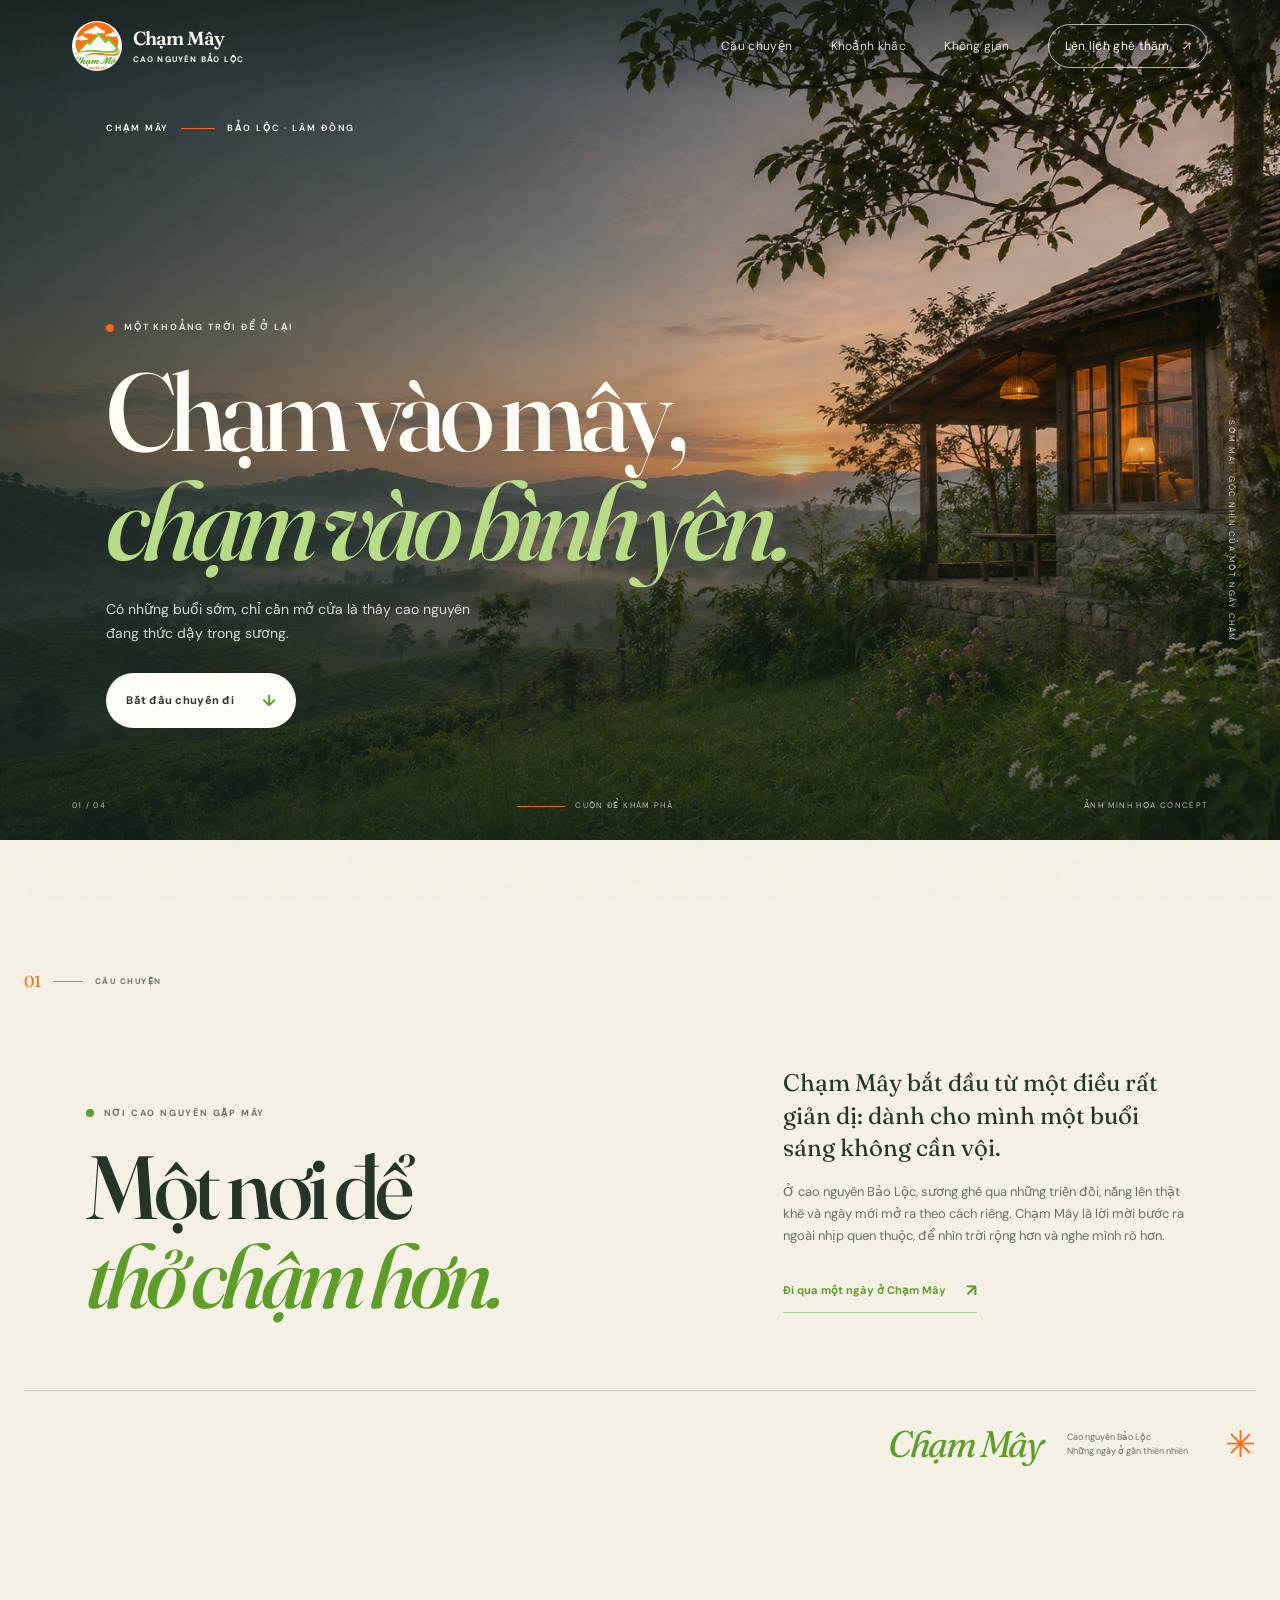
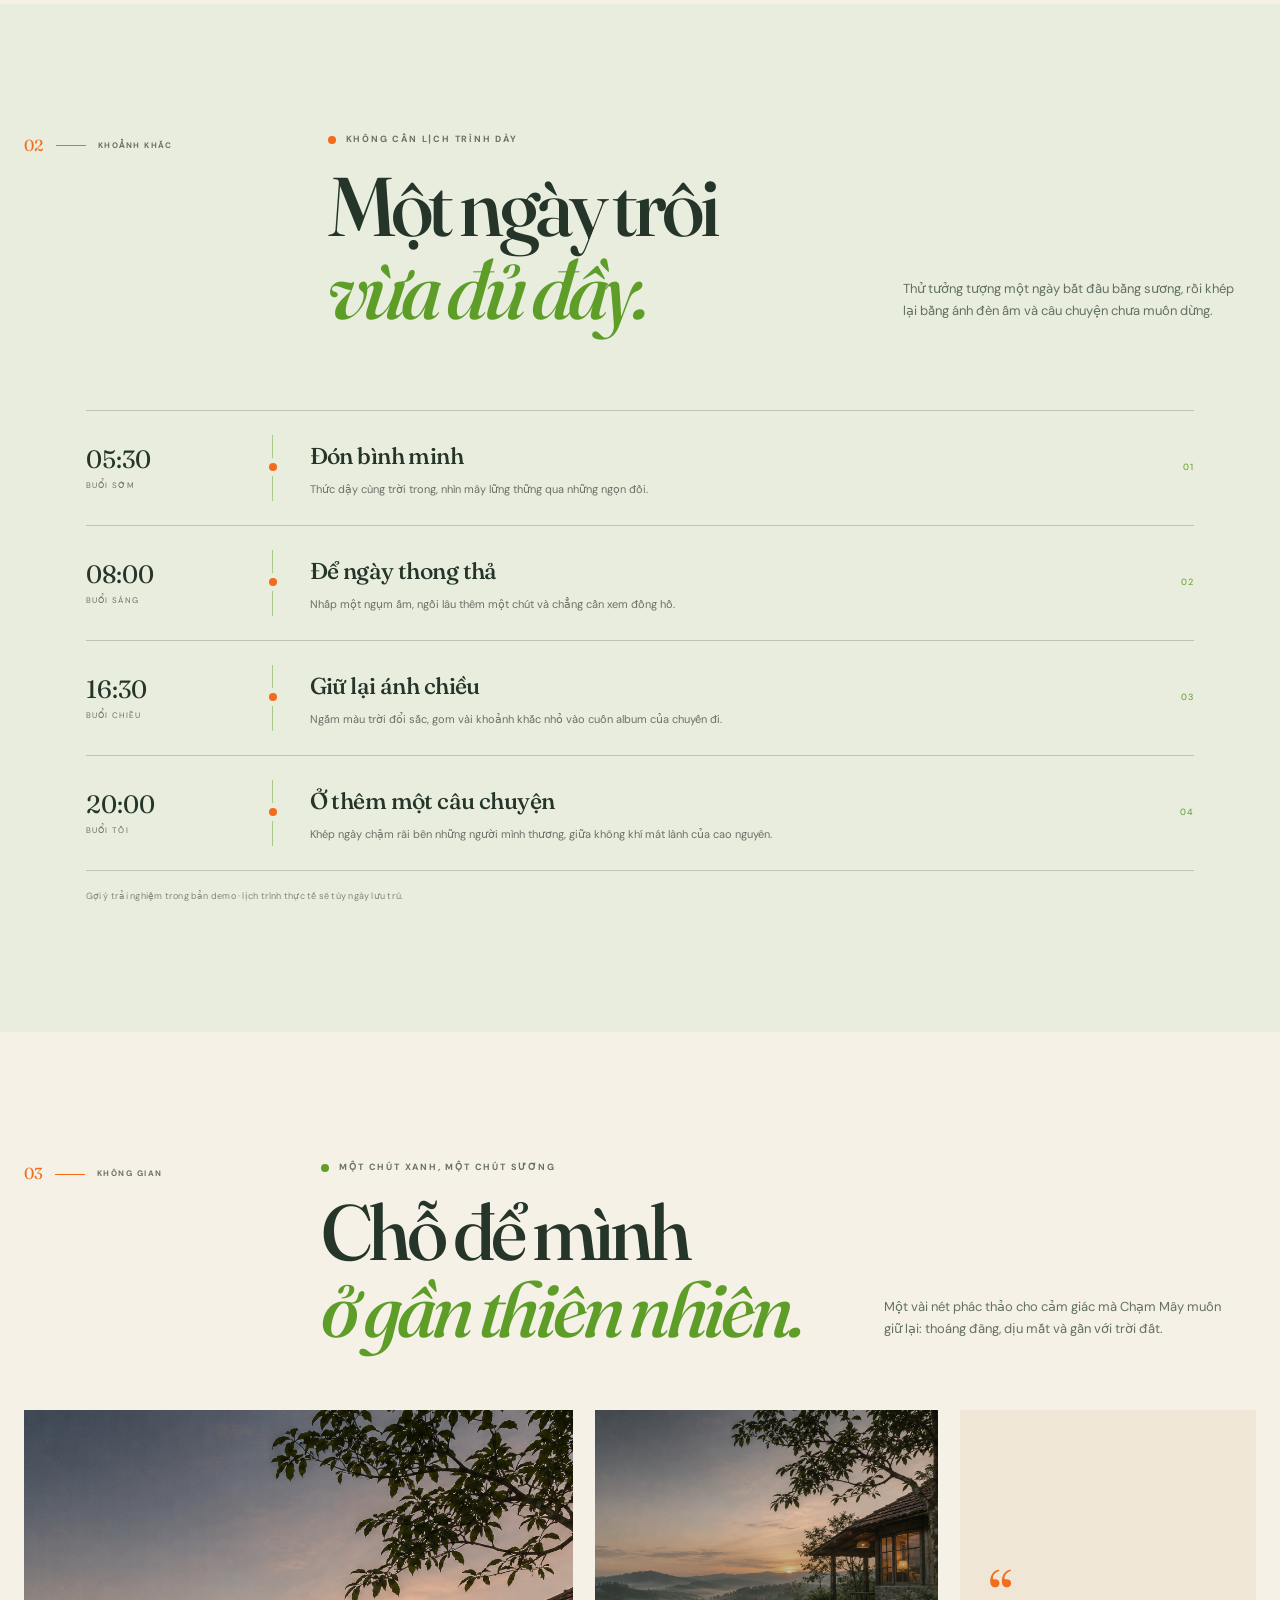
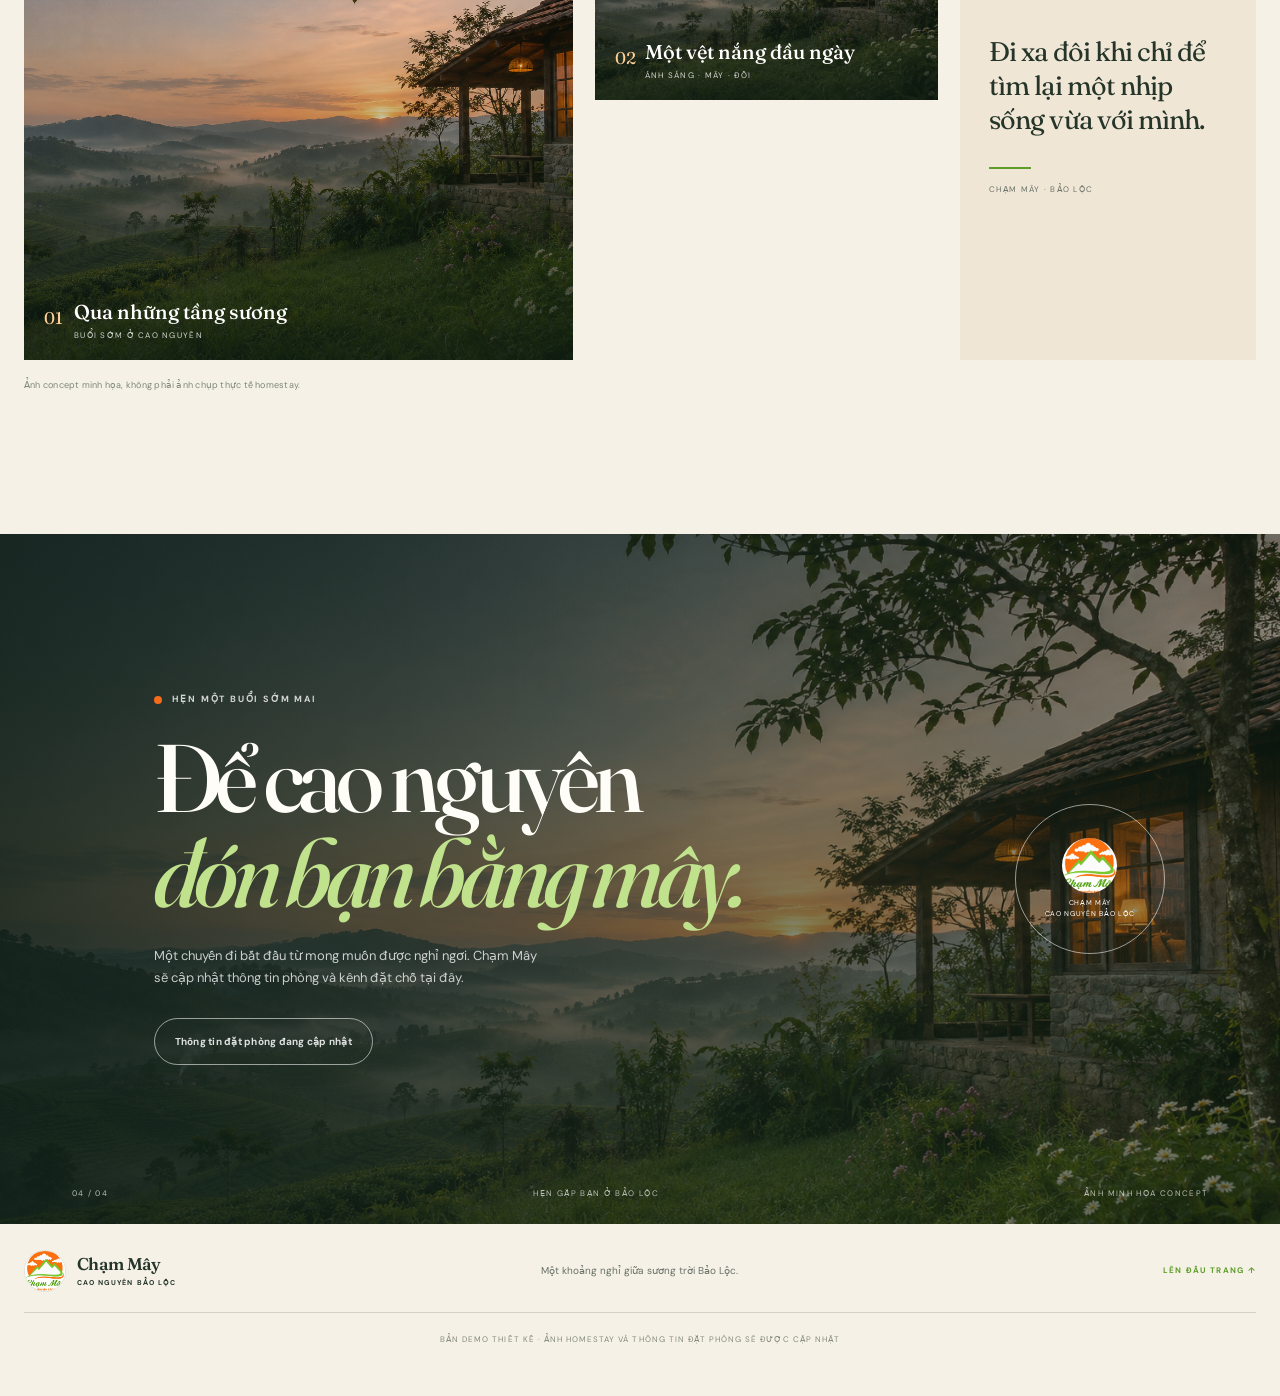
==== index.html @ fd54aff6 "Add files via upload" ====
<!doctype html>
<html lang="vi">
<head>
  <meta charset="utf-8">
  <meta name="viewport" content="width=device-width, initial-scale=1, viewport-fit=cover">
  <meta name="theme-color" content="#f5f1e6">
  <meta name="description" content="Chạm Mây — một khoảng nghỉ trên cao nguyên Bảo Lộc, nơi bình minh mở ra giữa những tầng mây.">
  <title>Chạm Mây — Cao nguyên Bảo Lộc</title>
  <link rel="preconnect" href="https://fonts.googleapis.com">
  <link rel="preconnect" href="https://fonts.gstatic.com" crossorigin>
  <link href="https://fonts.googleapis.com/css2?family=DM+Sans:wght@400;500;600;700&family=Fraunces:opsz,wght@9..144,500;9..144,600;9..144,700&display=swap" rel="stylesheet">
  <link rel="stylesheet" href="styles.css">
  <script src="script.js" defer></script>
</head>
<body>
  <div class="paper-grain" aria-hidden="true"></div>
  <header class="header" id="top">
    <a class="brand" href="#top" aria-label="Chạm Mây, trang chủ">
      <img src="assets/cham-may-logo.jpg" alt="Logo Chạm Mây — Cao nguyên Bảo Lộc">
      <span class="brand-label"><b>Chạm Mây</b><small>CAO NGUYÊN BẢO LỘC</small></span>
    </a>
    <button class="menu-toggle" type="button" aria-label="Mở menu" aria-expanded="false" aria-controls="navigation"><span></span><span></span></button>
    <nav class="navigation" id="navigation" aria-label="Điều hướng chính">
      <a href="#story">Câu chuyện</a>
      <a href="#moments">Khoảnh khắc</a>
      <a href="#gallery">Không gian</a>
      <a class="nav-cta" href="#booking">Lên lịch ghé thăm <span aria-hidden="true">↗</span></a>
    </nav>
  </header>

  <main>
    <section class="hero" aria-labelledby="hero-title">
      <img class="hero-image" src="assets/bao-loc-dawn-concept.png" alt="Ảnh concept bình minh và mây trôi qua những đồi xanh ở Bảo Lộc">
      <div class="hero-shade"></div>
      <div class="hero-topline"><span>CHẠM MÂY</span><i></i><span>BẢO LỘC · LÂM ĐỒNG</span></div>
      <div class="hero-copy reveal">
        <p class="eyebrow light"><span class="sun-dot"></span> MỘT KHOẢNG TRỜI ĐỂ Ở LẠI</p>
        <h1 id="hero-title">Chạm vào mây,<br><em>chạm vào bình yên.</em></h1>
        <p class="hero-desc">Có những buổi sớm, chỉ cần mở cửa là thấy cao nguyên đang thức dậy trong sương.</p>
        <a class="button button-light" href="#story">Bắt đầu chuyến đi <span aria-hidden="true">↓</span></a>
      </div>
      <div class="hero-side-note">SỚM MAI · GÓC NHÌN CỦA MỘT NGÀY CHẬM</div>
      <div class="hero-bottom"><span>01 / 04</span><span class="scroll-mark"><i></i> CUỘN ĐỂ KHÁM PHÁ</span><span>ẢNH MINH HỌA CONCEPT</span></div>
    </section>

    <section class="intro section-pad" id="story">
      <div class="section-index reveal"><span>01</span><i></i><small>CÂU CHUYỆN</small></div>
      <div class="intro-grid">
        <div class="intro-head reveal">
          <p class="eyebrow"><span class="green-dot"></span> NƠI CAO NGUYÊN GẶP MÂY</p>
          <h2>Một nơi để<br><em>thở chậm hơn.</em></h2>
        </div>
        <div class="intro-body reveal">
          <p class="lead">Chạm Mây bắt đầu từ một điều rất giản dị: dành cho mình một buổi sáng không cần vội.</p>
          <p>Ở cao nguyên Bảo Lộc, sương ghé qua những triền đồi, nắng lên thật khẽ và ngày mới mở ra theo cách riêng. Chạm Mây là lời mời bước ra ngoài nhịp quen thuộc, để nhìn trời rộng hơn và nghe mình rõ hơn.</p>
          <a class="text-link" href="#moments">Đi qua một ngày ở Chạm Mây <span aria-hidden="true">↗</span></a>
        </div>
      </div>
      <div class="signature-row reveal"><span class="signature">Chạm Mây</span><span class="signature-caption">Cao nguyên Bảo Lộc<br>Những ngày ở gần thiên nhiên</span><span class="sun-mark" aria-hidden="true">✳</span></div>
    </section>

    <section class="moments section-pad" id="moments">
      <div class="moments-heading">
        <div class="section-index reveal"><span>02</span><i></i><small>KHOẢNH KHẮC</small></div>
        <div class="moments-title reveal"><p class="eyebrow"><span class="orange-dot"></span> KHÔNG CẦN LỊCH TRÌNH DÀY</p><h2>Một ngày trôi<br><em>vừa đủ đầy.</em></h2></div>
        <p class="moments-intro reveal">Thử tưởng tượng một ngày bắt đầu bằng sương, rồi khép lại bằng ánh đèn ấm và câu chuyện chưa muốn dừng.</p>
      </div>
      <div class="timeline">
        <article class="moment reveal"><div class="moment-time">05:30 <span>BUỔI SỚM</span></div><div class="moment-line"><i></i></div><div class="moment-copy"><h3>Đón bình minh</h3><p>Thức dậy cùng trời trong, nhìn mây lững thững qua những ngọn đồi.</p></div><div class="moment-number">01</div></article>
        <article class="moment reveal"><div class="moment-time">08:00 <span>BUỔI SÁNG</span></div><div class="moment-line"><i></i></div><div class="moment-copy"><h3>Để ngày thong thả</h3><p>Nhấp một ngụm ấm, ngồi lâu thêm một chút và chẳng cần xem đồng hồ.</p></div><div class="moment-number">02</div></article>
        <article class="moment reveal"><div class="moment-time">16:30 <span>BUỔI CHIỀU</span></div><div class="moment-line"><i></i></div><div class="moment-copy"><h3>Giữ lại ánh chiều</h3><p>Ngắm màu trời đổi sắc, gom vài khoảnh khắc nhỏ vào cuốn album của chuyến đi.</p></div><div class="moment-number">03</div></article>
        <article class="moment reveal"><div class="moment-time">20:00 <span>BUỔI TỐI</span></div><div class="moment-line"><i></i></div><div class="moment-copy"><h3>Ở thêm một câu chuyện</h3><p>Khép ngày chậm rãi bên những người mình thương, giữa không khí mát lành của cao nguyên.</p></div><div class="moment-number">04</div></article>
      </div>
      <p class="demo-note">Gợi ý trải nghiệm trong bản demo · lịch trình thực tế sẽ tùy ngày lưu trú.</p>
    </section>

    <section class="gallery section-pad" id="gallery">
      <div class="gallery-head">
        <div class="section-index reveal"><span>03</span><i></i><small>KHÔNG GIAN</small></div>
        <div class="gallery-title reveal"><p class="eyebrow"><span class="green-dot"></span> MỘT CHÚT XANH, MỘT CHÚT SƯƠNG</p><h2>Chỗ để mình<br><em>ở gần thiên nhiên.</em></h2></div>
        <p class="gallery-lead reveal">Một vài nét phác thảo cho cảm giác mà Chạm Mây muốn giữ lại: thoáng đãng, dịu mắt và gần với trời đất.</p>
      </div>
      <div class="gallery-grid">
        <figure class="gallery-card gallery-card-large reveal"><img src="assets/bao-loc-dawn-concept.png" alt="Ảnh concept những lớp đồi xanh trong sương sớm" loading="lazy"><figcaption><span>01</span><b>Qua những tầng sương</b><small>BUỔI SỚM Ở CAO NGUYÊN</small></figcaption></figure>
        <figure class="gallery-card gallery-card-small reveal"><img src="assets/bao-loc-dawn-concept.png" alt="Ảnh concept ánh bình minh trên đồi" loading="lazy"><figcaption><span>02</span><b>Một vệt nắng đầu ngày</b><small>ÁNH SÁNG · MÂY · ĐỒI</small></figcaption></figure>
        <div class="gallery-aside reveal"><span class="quote-mark">“</span><p>Đi xa đôi khi chỉ để tìm lại một nhịp sống vừa với mình.</p><span class="quote-line"></span><small>CHẠM MÂY · BẢO LỘC</small></div>
      </div>
      <p class="demo-note">Ảnh concept minh họa, không phải ảnh chụp thực tế homestay.</p>
    </section>

    <section class="booking" id="booking">
      <div class="booking-bg" aria-hidden="true"></div>
      <div class="booking-content reveal">
        <p class="eyebrow light"><span class="sun-dot"></span> HẸN MỘT BUỔI SỚM MAI</p>
        <h2>Để cao nguyên<br><em>đón bạn bằng mây.</em></h2>
        <p>Một chuyến đi bắt đầu từ mong muốn được nghỉ ngơi. Chạm Mây sẽ cập nhật thông tin phòng và kênh đặt chỗ tại đây.</p>
        <span class="button button-outline" aria-disabled="true">Thông tin đặt phòng đang cập nhật</span>
      </div>
      <div class="booking-stamp"><img src="assets/cham-may-logo.jpg" alt=""><span>CHẠM MÂY<br>CAO NGUYÊN BẢO LỘC</span></div>
      <div class="booking-foot"><span>04 / 04</span><span>HẸN GẶP BẠN Ở BẢO LỘC</span><span>ẢNH MINH HỌA CONCEPT</span></div>
    </section>
  </main>

  <footer class="footer">
    <a class="brand footer-brand" href="#top"><img src="assets/cham-may-logo.jpg" alt="Logo Chạm Mây"><span class="brand-label"><b>Chạm Mây</b><small>CAO NGUYÊN BẢO LỘC</small></span></a>
    <p>Một khoảng nghỉ giữa sương trời Bảo Lộc.</p>
    <a href="#top" class="back-top">LÊN ĐẦU TRANG ↑</a>
    <small class="footer-demo">BẢN DEMO THIẾT KẾ · ẢNH HOMESTAY VÀ THÔNG TIN ĐẶT PHÒNG SẼ ĐƯỢC CẬP NHẬT</small>
  </footer>
</body>
</html>
---- styles.css ----
:root{--paper:#f5f1e6;--paper2:#e9e4d6;--ink:#25352a;--muted:#697168;--green:#5d9d28;--green2:#81bf39;--orange:#f36b1b;--white:#fffdf7;--display:"Fraunces",Georgia,serif;--body:"DM Sans",Arial,sans-serif;--max:1240px}*{box-sizing:border-box}html{scroll-behavior:smooth;scroll-padding-top:90px}body{margin:0;background:var(--paper);color:var(--ink);font-family:var(--body);font-size:15px;line-height:1.7;-webkit-font-smoothing:antialiased}.paper-grain{position:fixed;inset:0;pointer-events:none;z-index:10;opacity:.11;background-image:url("data:image/svg+xml,%3Csvg viewBox='0 0 180 180' xmlns='http://www.w3.org/2000/svg'%3E%3Cfilter id='n'%3E%3CfeTurbulence type='fractalNoise' baseFrequency='.83' numOctaves='3' stitchTiles='stitch'/%3E%3C/filter%3E%3Crect width='100%25' height='100%25' filter='url(%23n)' opacity='.22'/%3E%3C/svg%3E")}.header{height:92px;padding:0 clamp(22px,5.6vw,88px);display:flex;align-items:center;justify-content:space-between;position:absolute;z-index:20;inset:0 0 auto;background:linear-gradient(180deg,rgba(15,27,21,.48),transparent)}.brand{display:flex;align-items:center;gap:11px;text-decoration:none;color:var(--white)}.brand img{height:50px;width:50px;object-fit:cover;object-position:center;border-radius:50%;background:var(--white);border:1px solid rgba(255,255,255,.7)}.brand-label{display:grid;line-height:1.15}.brand-label b{font-family:var(--display);font-size:19px;font-weight:600;letter-spacing:-.04em}.brand-label small{font-size:8px;font-weight:700;letter-spacing:.15em;margin-top:5px}.navigation{display:flex;align-items:center;gap:clamp(20px,3vw,46px)}.navigation a{color:#fffdf7;text-decoration:none;font-size:12px;letter-spacing:.025em}.navigation a:not(.nav-cta){opacity:.83}.navigation a:hover{opacity:1}.nav-cta{border:1px solid rgba(255,255,255,.66);border-radius:99px;padding:11px 16px}.nav-cta span{padding-left:10px;color:#ffb276}.menu-toggle{display:none}.hero{position:relative;min-height:min(840px,100svh);height:820px;max-height:1000px;overflow:hidden;display:flex;align-items:flex-end;padding:0 clamp(24px,8.3vw,132px) 112px;color:#fffdf7;background:#304332}.hero-image,.hero-shade{position:absolute;inset:0;width:100%;height:100%}.hero-image{object-fit:cover;object-position:center 48%;transform:scale(1.035);animation:hero-drift 24s ease-in-out infinite alternate}.hero-shade{background:linear-gradient(90deg,rgba(18,33,26,.64) 0%,rgba(18,33,26,.30) 42%,rgba(18,33,26,.03) 78%),linear-gradient(0deg,rgba(19,31,24,.58),transparent 54%)}.hero-topline{position:absolute;top:121px;left:clamp(24px,8.3vw,132px);display:flex;align-items:center;gap:12px;font-size:9px;font-weight:600;letter-spacing:.21em}.hero-topline i{height:1px;width:34px;background:var(--orange)}.hero-copy{position:relative;max-width:750px}.eyebrow{display:flex;align-items:center;gap:10px;font-size:9px;font-weight:700;letter-spacing:.2em;color:var(--muted);margin:0 0 22px}.eyebrow.light{color:rgba(255,255,255,.8)}.sun-dot,.green-dot,.orange-dot{width:8px;height:8px;border-radius:50%;background:var(--orange);display:inline-block}.green-dot{background:var(--green)}.hero h1,.intro h2,.moments h2,.gallery h2,.booking h2{font-family:var(--display);font-weight:500;letter-spacing:-.055em;line-height:.99;margin:0}.hero h1{font-size:clamp(60px,8.6vw,122px);max-width:900px}.hero h1 em,.intro h2 em,.moments h2 em,.gallery h2 em,.booking h2 em{font-weight:500;color:#b8dc86}.hero-desc{max-width:380px;color:rgba(255,255,255,.82);margin:23px 0 27px;font-size:14px}.button{display:inline-flex;align-items:center;gap:28px;text-decoration:none;border-radius:99px;padding:14px 20px;font-size:11px;font-weight:700;letter-spacing:.025em}.button-light{background:var(--white);color:var(--ink)}.button-light span{font-size:16px;color:var(--green)}.hero-side-note{position:absolute;right:42px;top:50%;writing-mode:vertical-rl;letter-spacing:.19em;font-size:8px;color:rgba(255,255,255,.76)}.hero-bottom,.booking-foot{position:absolute;left:clamp(24px,5.6vw,88px);right:clamp(24px,5.6vw,88px);bottom:27px;display:flex;justify-content:space-between;align-items:center;font-size:8px;letter-spacing:.17em;color:rgba(255,255,255,.68)}.scroll-mark{display:flex;align-items:center;gap:10px}.scroll-mark i{height:1px;width:48px;background:var(--orange)}.section-pad{padding:128px max(24px,calc((100vw - var(--max))/2))}.intro{position:relative}.section-index{display:flex;align-items:center;gap:12px;font-size:9px;letter-spacing:.17em;color:var(--muted)}.section-index span{font-family:var(--display);font-size:16px;color:var(--orange);letter-spacing:0}.section-index i{width:30px;height:1px;background:var(--orange)}.section-index small{font-size:8px;font-weight:700;letter-spacing:.18em}.intro-grid{display:grid;grid-template-columns:1.05fr .75fr;gap:11%;align-items:end;margin:72px 5% 0}.intro h2,.moments h2,.gallery h2{font-size:clamp(52px,7vw,92px)}.intro h2 em,.gallery h2 em{color:var(--green)}.intro-body{max-width:440px;padding-bottom:7px}.lead{font-family:var(--display);font-size:24px;line-height:1.36;margin:0 0 16px}.intro-body>p:not(.lead){font-size:13px;color:var(--muted);max-width:410px}.text-link{display:inline-flex;align-items:center;gap:20px;margin-top:16px;color:var(--green);font-size:11px;font-weight:700;text-decoration:none;border-bottom:1px solid rgba(93,157,40,.45);padding-bottom:7px}.text-link span{font-size:17px}.signature-row{display:flex;justify-content:flex-end;align-items:center;gap:25px;margin-top:70px;padding-top:22px;border-top:1px solid rgba(37,53,42,.18)}.signature{font-family:var(--display);font-size:37px;font-style:italic;color:var(--green);letter-spacing:-.06em}.signature-caption{font-size:9px;line-height:1.55;color:var(--muted)}.sun-mark{font-size:37px;color:var(--orange);margin-left:12px}.moments{background:#e8eddd}.moments-heading,.gallery-head{display:grid;grid-template-columns:.5fr 1fr .65fr;gap:32px;align-items:end}.moments-heading .section-index,.gallery-head .section-index{align-self:start}.moments h2{font-size:clamp(52px,6.5vw,84px)}.moments h2 em{color:var(--green)}.moments-intro,.gallery-lead{font-size:13px;color:#637065;max-width:340px;margin:0 0 8px}.moments-title .eyebrow,.gallery-title .eyebrow{margin-bottom:18px}.timeline{margin:80px 5% 0;border-top:1px solid rgba(37,53,42,.22)}.moment{display:grid;grid-template-columns:150px 22px 1fr 50px;gap:26px;align-items:center;padding:24px 0;border-bottom:1px solid rgba(37,53,42,.22)}.moment-time{font-family:var(--display);font-size:25px;line-height:1}.moment-time span{display:block;font-family:var(--body);font-size:8px;letter-spacing:.16em;color:var(--muted);margin-top:9px}.moment-line{display:flex;justify-content:center;height:66px;position:relative}.moment-line:before{content:"";position:absolute;top:0;bottom:0;width:1px;background:rgba(93,157,40,.45)}.moment-line i{position:relative;z-index:1;width:8px;height:8px;margin-top:28px;border-radius:50%;background:var(--orange);box-shadow:0 0 0 5px #e8eddd}.moment-copy h3{font-family:var(--display);font-size:23px;font-weight:500;letter-spacing:-.025em;margin:0 0 4px}.moment-copy p{font-size:11px;color:var(--muted);margin:0;max-width:570px}.moment-number{font-size:9px;color:var(--green);text-align:right;letter-spacing:.13em}.demo-note{font-size:9px;color:#7e8878;margin:18px 5% 0;letter-spacing:.025em}.gallery{padding-bottom:140px}.gallery-head{grid-template-columns:.5fr 1fr .7fr;margin-bottom:62px}.gallery h2{font-size:clamp(48px,6.1vw,80px)}.gallery-grid{display:grid;grid-template-columns:1.15fr .72fr .62fr;grid-template-rows:290px 240px;gap:20px 22px}.gallery-card{margin:0;position:relative;overflow:hidden;background:#cad4b7}.gallery-card-large{grid-row:1/3}.gallery-card img{width:100%;height:100%;object-fit:cover;transition:transform .8s cubic-bezier(.2,.65,.3,1)}.gallery-card-large img{object-position:55% center}.gallery-card-small img{object-position:80% 40%;filter:saturate(.78) sepia(.12)}.gallery-card:hover img{transform:scale(1.045)}.gallery-card:after{content:"";position:absolute;inset:35% 0 0;background:linear-gradient(transparent,rgba(15,30,20,.74))}.gallery-card figcaption{position:absolute;z-index:1;left:20px;right:20px;bottom:18px;color:#fff;display:grid;grid-template-columns:30px 1fr;align-items:center}.gallery-card figcaption span{grid-row:span 2;font-family:var(--display);font-size:17px;color:#ffd09a}.gallery-card figcaption b{font-family:var(--display);font-size:20px;font-weight:500}.gallery-card figcaption small{font-size:8px;letter-spacing:.16em;opacity:.8}.gallery-aside{background:#f0e6d5;grid-column:3;grid-row:1/3;padding:32px 29px;display:flex;flex-direction:column;justify-content:center}.quote-mark{font-family:var(--display);font-size:67px;color:var(--orange);line-height:.7}.gallery-aside p{font-family:var(--display);font-size:27px;line-height:1.25;letter-spacing:-.035em;margin:14px 0 30px}.quote-line{width:42px;height:2px;background:var(--green);margin-bottom:14px}.gallery-aside small{font-size:8px;letter-spacing:.16em;color:var(--muted)}.gallery>.demo-note{margin-left:0}.booking{position:relative;min-height:690px;overflow:hidden;background:#243c30;color:var(--white);display:flex;align-items:center;padding:90px clamp(24px,12vw,190px)}.booking-bg{position:absolute;inset:0;background:linear-gradient(90deg,rgba(14,31,23,.83),rgba(22,41,29,.55) 61%,rgba(22,41,29,.38)),url("assets/bao-loc-dawn-concept.png") center 48%/cover;transform:scale(1.02)}.booking-content{position:relative;max-width:720px}.booking h2{font-size:clamp(55px,7.5vw,100px)}.booking h2 em{color:#c1e28d}.booking-content>p:not(.eyebrow){max-width:390px;color:rgba(255,255,255,.76);font-size:13px;margin:25px 0 29px}.button-outline{border:1px solid rgba(255,255,255,.56);color:rgba(255,255,255,.86);font-size:10px;cursor:default}.booking-stamp{position:absolute;right:clamp(28px,9vw,140px);top:50%;transform:translateY(-50%);width:150px;height:150px;border:1px solid rgba(255,255,255,.55);border-radius:50%;display:flex;flex-direction:column;align-items:center;justify-content:center;gap:5px;text-align:center;color:white}.booking-stamp img{width:55px;height:55px;object-fit:cover;object-position:center;border-radius:50%}.booking-stamp span{font-size:7px;line-height:1.45;letter-spacing:.1em}.booking-foot{bottom:23px}.footer{position:relative;display:grid;grid-template-columns:1fr 1fr 1fr;align-items:center;padding:26px max(24px,calc((100vw - var(--max))/2)) 50px;gap:20px}.footer-brand{color:var(--ink)}.footer-brand img{width:42px;height:42px;border-color:rgba(37,53,42,.12)}.footer-brand .brand-label b{font-size:17px}.footer-brand .brand-label small{font-size:7px}.footer>p{font-size:10px;color:var(--muted);text-align:center}.back-top{justify-self:end;text-decoration:none;color:var(--green);font-size:8px;letter-spacing:.16em;font-weight:700}.footer-demo{grid-column:1/-1;text-align:center;border-top:1px solid rgba(37,53,42,.17);padding-top:20px;color:#858b7d;font-size:8px;letter-spacing:.13em}.reveal{opacity:0;transform:translateY(22px);transition:opacity .8s ease,transform .8s cubic-bezier(.2,.65,.3,1)}.reveal.is-visible{opacity:1;transform:translateY(0)}@keyframes hero-drift{from{transform:scale(1.035) translateX(-.4%)}to{transform:scale(1.08) translateX(.4%)}}@media(max-width:900px){.header{height:78px}.navigation{gap:18px}.navigation a{font-size:10px}.hero{height:740px;min-height:690px;padding-bottom:102px}.hero-topline{top:105px}.intro-grid{gap:7%;margin-left:0;margin-right:0}.moments-heading,.gallery-head{grid-template-columns:.33fr 1fr;gap:24px}.moments-intro,.gallery-lead{grid-column:2}.gallery-grid{grid-template-columns:1fr .75fr;grid-template-rows:270px 230px}.gallery-card-large{grid-row:1/3}.gallery-aside{grid-column:2;grid-row:2}.gallery-card-small{grid-column:2;grid-row:1}.booking-stamp{width:120px;height:120px;right:35px}.booking-stamp img{width:45px;height:45px}.booking{padding-left:8vw}.moment{grid-template-columns:118px 22px 1fr 32px;gap:18px}}@media(max-width:650px){html{scroll-padding-top:72px}.header{height:70px;padding:0 18px;background:linear-gradient(180deg,rgba(15,27,21,.55),transparent)}.brand img{width:40px;height:40px}.brand-label b{font-size:16px}.brand-label small{font-size:7px}.menu-toggle{width:42px;height:42px;border:1px solid rgba(255,255,255,.5);border-radius:50%;background:rgba(255,255,255,.08);display:flex;flex-direction:column;align-items:center;justify-content:center;gap:5px}.menu-toggle span{width:15px;height:1px;background:white;transition:transform .2s}.menu-toggle[aria-expanded="true"] span:first-child{transform:translateY(3px) rotate(45deg)}.menu-toggle[aria-expanded="true"] span:last-child{transform:translateY(-3px) rotate(-45deg)}.navigation{position:absolute;display:none;top:62px;left:14px;right:14px;padding:18px;background:#f5f1e6;border:1px solid rgba(37,53,42,.14);border-radius:18px;box-shadow:0 18px 40px rgba(15,27,21,.16);align-items:stretch;gap:0;flex-direction:column}.navigation.is-open{display:flex}.navigation a{color:var(--ink);padding:13px 8px;border-bottom:1px solid rgba(37,53,42,.1);font-size:12px}.navigation a:last-child{border-bottom:0}.navigation .nav-cta{margin-top:8px;text-align:center;border:1px solid rgba(93,157,40,.45);border-radius:99px}.hero{height:760px;min-height:680px;max-height:850px;padding:0 23px 104px;align-items:flex-end}.hero-image{object-position:61% center}.hero-shade{background:linear-gradient(90deg,rgba(18,33,26,.48),rgba(18,33,26,.05)),linear-gradient(0deg,rgba(19,31,24,.71),transparent 80%)}.hero-topline{left:23px;top:102px;font-size:8px;letter-spacing:.16em}.hero h1{font-size:clamp(55px,14vw,82px)}.hero-desc{font-size:12px;max-width:330px}.hero-side-note{display:none}.hero-bottom{left:22px;right:22px;bottom:18px;font-size:7px}.hero-bottom>span:last-child{display:none}.hero-bottom .scroll-mark{gap:6px}.scroll-mark i{width:24px}.section-pad{padding:88px 23px}.intro-grid{display:block;margin:48px 0 0}.intro h2,.moments h2,.gallery h2{font-size:clamp(48px,13vw,70px)}.intro-body{margin:30px 0 0;max-width:none}.lead{font-size:21px}.intro-body>p:not(.lead){font-size:12px}.signature-row{margin-top:48px;justify-content:flex-start;gap:14px}.signature{font-size:30px}.signature-caption{font-size:8px}.sun-mark{margin-left:auto;font-size:30px}.moments-heading,.gallery-head{display:block}.moments-title,.gallery-title{margin-top:45px}.moments-intro,.gallery-lead{margin:22px 0 0;font-size:12px}.timeline{margin:45px 0 0}.moment{grid-template-columns:68px 15px 1fr;gap:13px;padding:19px 0}.moment-time{font-size:19px}.moment-time span{font-size:7px;letter-spacing:.1em}.moment-line{height:75px}.moment-line i{margin-top:33px}.moment-copy h3{font-size:19px}.moment-copy p{font-size:10px;line-height:1.55}.moment-number{display:none}.demo-note{margin-left:0;margin-right:0;font-size:8px}.gallery-head{margin-bottom:40px}.gallery-title{margin-top:45px}.gallery-grid{grid-template-columns:1fr 1fr;grid-template-rows:270px 210px;gap:12px}.gallery-card-large{grid-column:1/-1;grid-row:1}.gallery-card-small{grid-column:1;grid-row:2}.gallery-aside{grid-column:2;grid-row:2;padding:18px 15px}.gallery-card figcaption{left:13px;right:10px;bottom:12px;grid-template-columns:23px 1fr}.gallery-card figcaption b{font-size:15px}.gallery-card figcaption small{font-size:6px}.gallery-aside p{font-size:19px;margin:9px 0 18px}.quote-mark{font-size:47px}.gallery-aside small{font-size:6px}.booking{min-height:660px;padding:90px 24px 100px;align-items:flex-start}.booking-bg{background-position:59% center}.booking-content{margin-top:50px}.booking h2{font-size:clamp(49px,13vw,75px)}.booking-content>p:not(.eyebrow){font-size:12px}.booking-stamp{top:auto;bottom:75px;right:25px;transform:none;width:105px;height:105px}.booking-stamp img{width:38px;height:38px}.booking-stamp span{font-size:6px}.booking-foot{left:22px;right:22px;bottom:17px;font-size:6px;letter-spacing:.1em}.booking-foot span:nth-child(2){text-align:center}.footer{grid-template-columns:1fr auto;padding:22px 23px 35px;gap:7px}.footer>p{grid-column:1;text-align:left;margin:0 0 0 52px;grid-row:2}.back-top{grid-column:2;grid-row:1/3}.footer-demo{font-size:6px;line-height:1.5;padding-top:14px}.footer-brand img{width:36px;height:36px}.footer-brand .brand-label b{font-size:15px}}@media(prefers-reduced-motion:reduce){html{scroll-behavior:auto}*,*::before,*::after{animation-duration:.01ms!important;animation-iteration-count:1!important;transition-duration:.01ms!important;scroll-behavior:auto!important}.reveal{opacity:1;transform:none}}
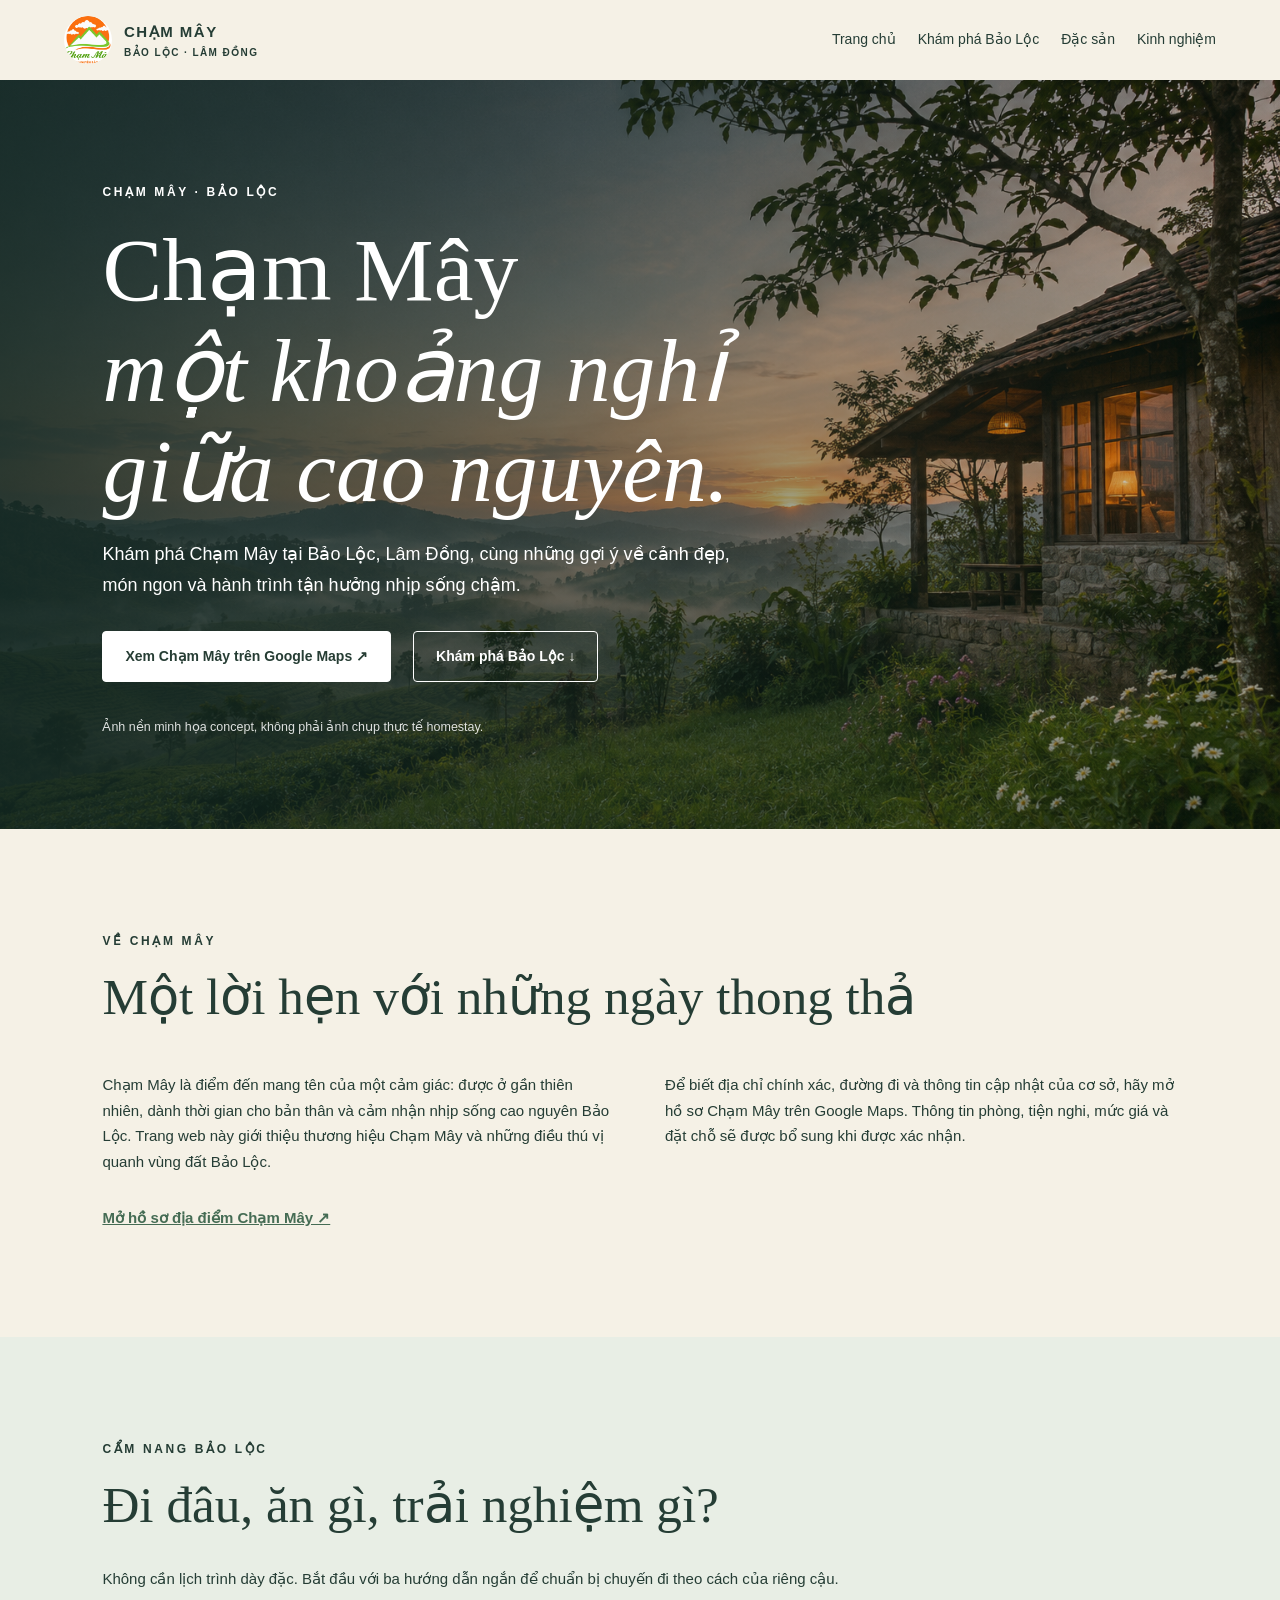
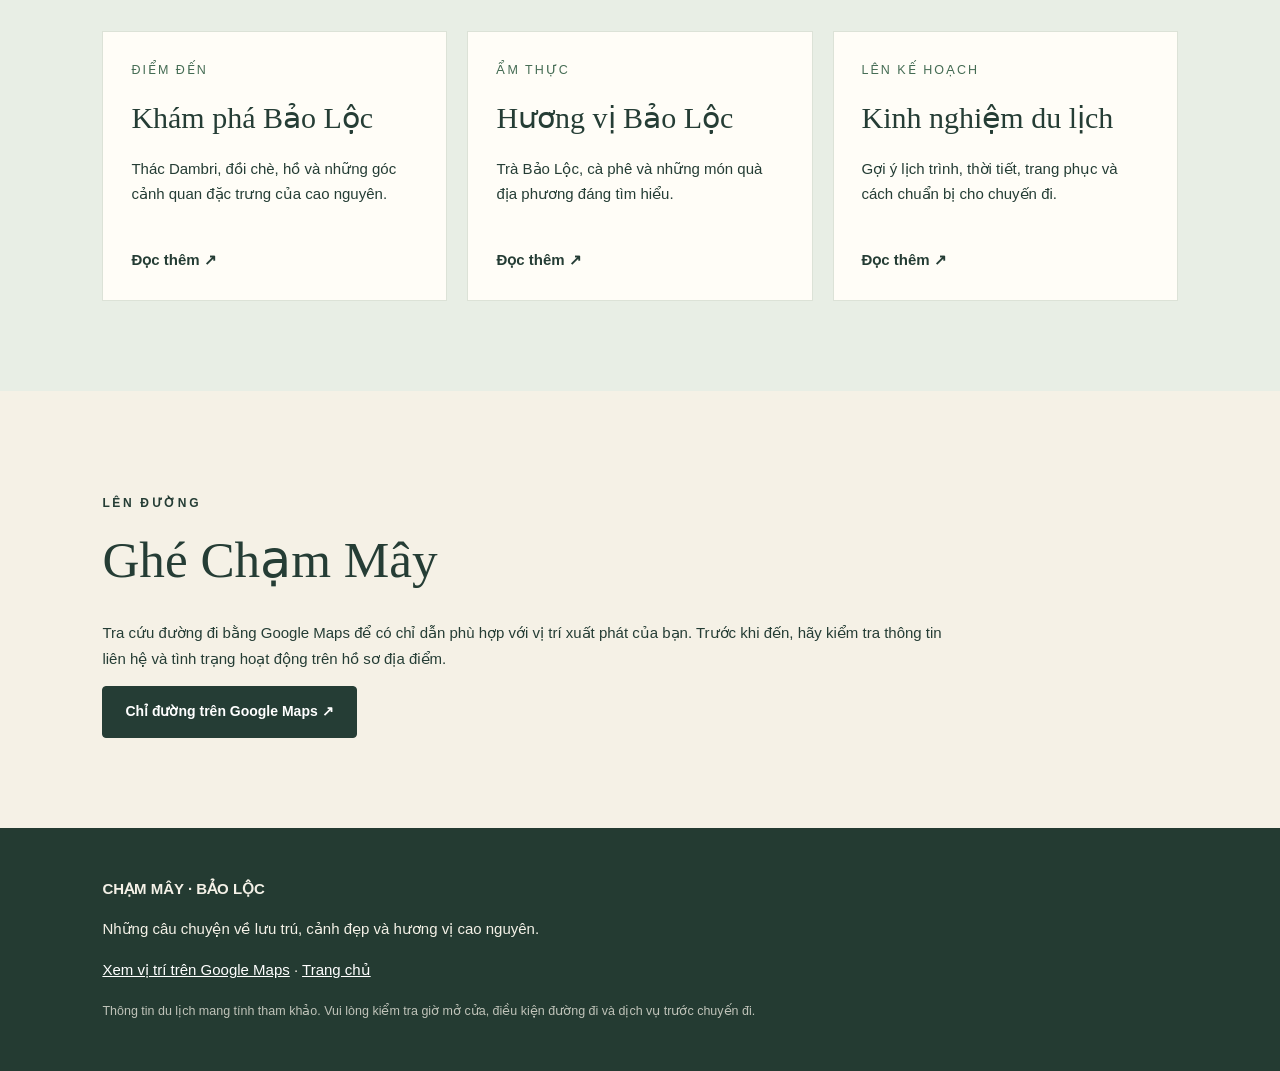
==== commit 7af250c2: "Add files via upload" ====
--- a/index.html
+++ b/index.html
@@ -1,111 +1 @@
-<!doctype html>
-<html lang="vi">
-<head>
-  <meta charset="utf-8">
-  <meta name="viewport" content="width=device-width, initial-scale=1, viewport-fit=cover">
-  <meta name="theme-color" content="#f5f1e6">
-  <meta name="description" content="Chạm Mây — một khoảng nghỉ trên cao nguyên Bảo Lộc, nơi bình minh mở ra giữa những tầng mây.">
-  <title>Chạm Mây — Cao nguyên Bảo Lộc</title>
-  <link rel="preconnect" href="https://fonts.googleapis.com">
-  <link rel="preconnect" href="https://fonts.gstatic.com" crossorigin>
-  <link href="https://fonts.googleapis.com/css2?family=DM+Sans:wght@400;500;600;700&family=Fraunces:opsz,wght@9..144,500;9..144,600;9..144,700&display=swap" rel="stylesheet">
-  <link rel="stylesheet" href="styles.css">
-  <script src="script.js" defer></script>
-</head>
-<body>
-  <div class="paper-grain" aria-hidden="true"></div>
-  <header class="header" id="top">
-    <a class="brand" href="#top" aria-label="Chạm Mây, trang chủ">
-      <img src="assets/cham-may-logo.jpg" alt="Logo Chạm Mây — Cao nguyên Bảo Lộc">
-      <span class="brand-label"><b>Chạm Mây</b><small>CAO NGUYÊN BẢO LỘC</small></span>
-    </a>
-    <button class="menu-toggle" type="button" aria-label="Mở menu" aria-expanded="false" aria-controls="navigation"><span></span><span></span></button>
-    <nav class="navigation" id="navigation" aria-label="Điều hướng chính">
-      <a href="#story">Câu chuyện</a>
-      <a href="#moments">Khoảnh khắc</a>
-      <a href="#gallery">Không gian</a>
-      <a class="nav-cta" href="#booking">Lên lịch ghé thăm <span aria-hidden="true">↗</span></a>
-    </nav>
-  </header>
-
-  <main>
-    <section class="hero" aria-labelledby="hero-title">
-      <img class="hero-image" src="assets/bao-loc-dawn-concept.png" alt="Ảnh concept bình minh và mây trôi qua những đồi xanh ở Bảo Lộc">
-      <div class="hero-shade"></div>
-      <div class="hero-topline"><span>CHẠM MÂY</span><i></i><span>BẢO LỘC · LÂM ĐỒNG</span></div>
-      <div class="hero-copy reveal">
-        <p class="eyebrow light"><span class="sun-dot"></span> MỘT KHOẢNG TRỜI ĐỂ Ở LẠI</p>
-        <h1 id="hero-title">Chạm vào mây,<br><em>chạm vào bình yên.</em></h1>
-        <p class="hero-desc">Có những buổi sớm, chỉ cần mở cửa là thấy cao nguyên đang thức dậy trong sương.</p>
-        <a class="button button-light" href="#story">Bắt đầu chuyến đi <span aria-hidden="true">↓</span></a>
-      </div>
-      <div class="hero-side-note">SỚM MAI · GÓC NHÌN CỦA MỘT NGÀY CHẬM</div>
-      <div class="hero-bottom"><span>01 / 04</span><span class="scroll-mark"><i></i> CUỘN ĐỂ KHÁM PHÁ</span><span>ẢNH MINH HỌA CONCEPT</span></div>
-    </section>
-
-    <section class="intro section-pad" id="story">
-      <div class="section-index reveal"><span>01</span><i></i><small>CÂU CHUYỆN</small></div>
-      <div class="intro-grid">
-        <div class="intro-head reveal">
-          <p class="eyebrow"><span class="green-dot"></span> NƠI CAO NGUYÊN GẶP MÂY</p>
-          <h2>Một nơi để<br><em>thở chậm hơn.</em></h2>
-        </div>
-        <div class="intro-body reveal">
-          <p class="lead">Chạm Mây bắt đầu từ một điều rất giản dị: dành cho mình một buổi sáng không cần vội.</p>
-          <p>Ở cao nguyên Bảo Lộc, sương ghé qua những triền đồi, nắng lên thật khẽ và ngày mới mở ra theo cách riêng. Chạm Mây là lời mời bước ra ngoài nhịp quen thuộc, để nhìn trời rộng hơn và nghe mình rõ hơn.</p>
-          <a class="text-link" href="#moments">Đi qua một ngày ở Chạm Mây <span aria-hidden="true">↗</span></a>
-        </div>
-      </div>
-      <div class="signature-row reveal"><span class="signature">Chạm Mây</span><span class="signature-caption">Cao nguyên Bảo Lộc<br>Những ngày ở gần thiên nhiên</span><span class="sun-mark" aria-hidden="true">✳</span></div>
-    </section>
-
-    <section class="moments section-pad" id="moments">
-      <div class="moments-heading">
-        <div class="section-index reveal"><span>02</span><i></i><small>KHOẢNH KHẮC</small></div>
-        <div class="moments-title reveal"><p class="eyebrow"><span class="orange-dot"></span> KHÔNG CẦN LỊCH TRÌNH DÀY</p><h2>Một ngày trôi<br><em>vừa đủ đầy.</em></h2></div>
-        <p class="moments-intro reveal">Thử tưởng tượng một ngày bắt đầu bằng sương, rồi khép lại bằng ánh đèn ấm và câu chuyện chưa muốn dừng.</p>
-      </div>
-      <div class="timeline">
-        <article class="moment reveal"><div class="moment-time">05:30 <span>BUỔI SỚM</span></div><div class="moment-line"><i></i></div><div class="moment-copy"><h3>Đón bình minh</h3><p>Thức dậy cùng trời trong, nhìn mây lững thững qua những ngọn đồi.</p></div><div class="moment-number">01</div></article>
-        <article class="moment reveal"><div class="moment-time">08:00 <span>BUỔI SÁNG</span></div><div class="moment-line"><i></i></div><div class="moment-copy"><h3>Để ngày thong thả</h3><p>Nhấp một ngụm ấm, ngồi lâu thêm một chút và chẳng cần xem đồng hồ.</p></div><div class="moment-number">02</div></article>
-        <article class="moment reveal"><div class="moment-time">16:30 <span>BUỔI CHIỀU</span></div><div class="moment-line"><i></i></div><div class="moment-copy"><h3>Giữ lại ánh chiều</h3><p>Ngắm màu trời đổi sắc, gom vài khoảnh khắc nhỏ vào cuốn album của chuyến đi.</p></div><div class="moment-number">03</div></article>
-        <article class="moment reveal"><div class="moment-time">20:00 <span>BUỔI TỐI</span></div><div class="moment-line"><i></i></div><div class="moment-copy"><h3>Ở thêm một câu chuyện</h3><p>Khép ngày chậm rãi bên những người mình thương, giữa không khí mát lành của cao nguyên.</p></div><div class="moment-number">04</div></article>
-      </div>
-      <p class="demo-note">Gợi ý trải nghiệm trong bản demo · lịch trình thực tế sẽ tùy ngày lưu trú.</p>
-    </section>
-
-    <section class="gallery section-pad" id="gallery">
-      <div class="gallery-head">
-        <div class="section-index reveal"><span>03</span><i></i><small>KHÔNG GIAN</small></div>
-        <div class="gallery-title reveal"><p class="eyebrow"><span class="green-dot"></span> MỘT CHÚT XANH, MỘT CHÚT SƯƠNG</p><h2>Chỗ để mình<br><em>ở gần thiên nhiên.</em></h2></div>
-        <p class="gallery-lead reveal">Một vài nét phác thảo cho cảm giác mà Chạm Mây muốn giữ lại: thoáng đãng, dịu mắt và gần với trời đất.</p>
-      </div>
-      <div class="gallery-grid">
-        <figure class="gallery-card gallery-card-large reveal"><img src="assets/bao-loc-dawn-concept.png" alt="Ảnh concept những lớp đồi xanh trong sương sớm" loading="lazy"><figcaption><span>01</span><b>Qua những tầng sương</b><small>BUỔI SỚM Ở CAO NGUYÊN</small></figcaption></figure>
-        <figure class="gallery-card gallery-card-small reveal"><img src="assets/bao-loc-dawn-concept.png" alt="Ảnh concept ánh bình minh trên đồi" loading="lazy"><figcaption><span>02</span><b>Một vệt nắng đầu ngày</b><small>ÁNH SÁNG · MÂY · ĐỒI</small></figcaption></figure>
-        <div class="gallery-aside reveal"><span class="quote-mark">“</span><p>Đi xa đôi khi chỉ để tìm lại một nhịp sống vừa với mình.</p><span class="quote-line"></span><small>CHẠM MÂY · BẢO LỘC</small></div>
-      </div>
-      <p class="demo-note">Ảnh concept minh họa, không phải ảnh chụp thực tế homestay.</p>
-    </section>
-
-    <section class="booking" id="booking">
-      <div class="booking-bg" aria-hidden="true"></div>
-      <div class="booking-content reveal">
-        <p class="eyebrow light"><span class="sun-dot"></span> HẸN MỘT BUỔI SỚM MAI</p>
-        <h2>Để cao nguyên<br><em>đón bạn bằng mây.</em></h2>
-        <p>Một chuyến đi bắt đầu từ mong muốn được nghỉ ngơi. Chạm Mây sẽ cập nhật thông tin phòng và kênh đặt chỗ tại đây.</p>
-        <span class="button button-outline" aria-disabled="true">Thông tin đặt phòng đang cập nhật</span>
-      </div>
-      <div class="booking-stamp"><img src="assets/cham-may-logo.jpg" alt=""><span>CHẠM MÂY<br>CAO NGUYÊN BẢO LỘC</span></div>
-      <div class="booking-foot"><span>04 / 04</span><span>HẸN GẶP BẠN Ở BẢO LỘC</span><span>ẢNH MINH HỌA CONCEPT</span></div>
-    </section>
-  </main>
-
-  <footer class="footer">
-    <a class="brand footer-brand" href="#top"><img src="assets/cham-may-logo.jpg" alt="Logo Chạm Mây"><span class="brand-label"><b>Chạm Mây</b><small>CAO NGUYÊN BẢO LỘC</small></span></a>
-    <p>Một khoảng nghỉ giữa sương trời Bảo Lộc.</p>
-    <a href="#top" class="back-top">LÊN ĐẦU TRANG ↑</a>
-    <small class="footer-demo">BẢN DEMO THIẾT KẾ · ẢNH HOMESTAY VÀ THÔNG TIN ĐẶT PHÒNG SẼ ĐƯỢC CẬP NHẬT</small>
-  </footer>
-</body>
-</html>
+<!doctype html><html lang="vi"><head><meta charset="utf-8"><meta name="viewport" content="width=device-width,initial-scale=1"><meta name="google-site-verification" content="GvYN1q4wBFWUE0IxILUatp30PlEIML89ys5nn8n5KYk"><title>Chạm Mây Bảo Lộc | Giới thiệu homestay &amp; cẩm nang du lịch</title><meta name="description" content="Khám phá Chạm Mây tại Bảo Lộc, Lâm Đồng. Xem vị trí Google Maps và cẩm nang du lịch Bảo Lộc: điểm tham quan, đặc sản, kinh nghiệm lưu trú."><meta name="robots" content="index,follow,max-image-preview:large"><link rel="canonical" href="https://namcchet-cloud.github.io/Chammay/"><meta property="og:type" content="website"><meta property="og:locale" content="vi_VN"><meta property="og:title" content="Chạm Mây Bảo Lộc | Giới thiệu homestay &amp; cẩm nang du lịch"><meta property="og:description" content="Khám phá Chạm Mây tại Bảo Lộc, Lâm Đồng. Xem vị trí Google Maps và cẩm nang du lịch Bảo Lộc: điểm tham quan, đặc sản, kinh nghiệm lưu trú."><meta property="og:url" content="https://namcchet-cloud.github.io/Chammay/"><meta property="og:image" content="https://namcchet-cloud.github.io/Chammay/assets/bao-loc-dawn-concept.png"><meta name="theme-color" content="#f5f1e6"><link rel="icon" href="assets/cham-may-logo.jpg"><link rel="stylesheet" href="styles.css"><link rel="stylesheet" href="seo-guide.css"><script type="application/ld+json">{"@context": "https://schema.org", "@graph": [{"@type": "WebSite", "name": "Chạm Mây", "url": "https://namcchet-cloud.github.io/Chammay/", "inLanguage": "vi-VN"}, {"@type": "LodgingBusiness", "name": "Chạm Mây", "url": "https://namcchet-cloud.github.io/Chammay/", "description": "Giới thiệu Chạm Mây tại khu vực Bảo Lộc, Lâm Đồng. Vui lòng xác nhận thông tin phòng và dịch vụ trực tiếp với cơ sở.", "hasMap": "https://maps.app.goo.gl/M32gRNtKE1VSWNkh6?g_st=ic", "image": "https://namcchet-cloud.github.io/Chammay/assets/cham-may-logo.jpg"}, {"@type": "WebPage", "name": "Chạm Mây Bảo Lộc | Giới thiệu homestay & cẩm nang du lịch", "url": "https://namcchet-cloud.github.io/Chammay/", "description": "Khám phá Chạm Mây tại Bảo Lộc, Lâm Đồng. Xem vị trí Google Maps và cẩm nang du lịch Bảo Lộc: điểm tham quan, đặc sản, kinh nghiệm lưu trú.", "inLanguage": "vi-VN"}]}</script></head><body><header class="guide-header"><a class="guide-brand" href="index.html"><img src="assets/cham-may-logo.jpg" alt="Logo Chạm Mây"><span>CHẠM MÂY<small>BẢO LỘC · LÂM ĐỒNG</small></span></a><nav aria-label="Điều hướng"><a href="index.html">Trang chủ</a><a href="du-lich-bao-loc.html">Khám phá Bảo Lộc</a><a href="dac-san-bao-loc.html">Đặc sản</a><a href="kinh-nghiem-bao-loc.html">Kinh nghiệm</a></nav></header><main><section class="guide-hero"><div class="guide-hero-bg" role="img" aria-label="Ảnh minh họa phong cảnh đồi và sương ở Bảo Lộc"></div><div class="guide-hero-content"><p class="guide-eyebrow">CHẠM MÂY · BẢO LỘC</p><h1>Chạm Mây<br><em>một khoảng nghỉ giữa cao nguyên.</em></h1><p>Khám phá Chạm Mây tại Bảo Lộc, Lâm Đồng, cùng những gợi ý về cảnh đẹp, món ngon và hành trình tận hưởng nhịp sống chậm.</p><div class="guide-actions"><a class="guide-button" href="https://maps.app.goo.gl/M32gRNtKE1VSWNkh6?g_st=ic" target="_blank" rel="noopener noreferrer">Xem Chạm Mây trên Google Maps ↗</a><a class="guide-button secondary" href="#cam-nang">Khám phá Bảo Lộc ↓</a></div><small>Ảnh nền minh họa concept, không phải ảnh chụp thực tế homestay.</small></div></section><section class="guide-section"><p class="guide-eyebrow">VỀ CHẠM MÂY</p><h2>Một lời hẹn với những ngày thong thả</h2><div class="guide-two"><p>Chạm Mây là điểm đến mang tên của một cảm giác: được ở gần thiên nhiên, dành thời gian cho bản thân và cảm nhận nhịp sống cao nguyên Bảo Lộc. Trang web này giới thiệu thương hiệu Chạm Mây và những điều thú vị quanh vùng đất Bảo Lộc.</p><p>Để biết địa chỉ chính xác, đường đi và thông tin cập nhật của cơ sở, hãy mở hồ sơ Chạm Mây trên Google Maps. Thông tin phòng, tiện nghi, mức giá và đặt chỗ sẽ được bổ sung khi được xác nhận.</p></div><a class="guide-text-link" href="https://maps.app.goo.gl/M32gRNtKE1VSWNkh6?g_st=ic" target="_blank" rel="noopener noreferrer">Mở hồ sơ địa điểm Chạm Mây ↗</a></section><section class="guide-section guide-tint" id="cam-nang"><p class="guide-eyebrow">CẨM NANG BẢO LỘC</p><h2>Đi đâu, ăn gì, trải nghiệm gì?</h2><p>Không cần lịch trình dày đặc. Bắt đầu với ba hướng dẫn ngắn để chuẩn bị chuyến đi theo cách của riêng cậu.</p><div class="guide-grid"><a class="guide-card" href="du-lich-bao-loc.html"><small>ĐIỂM ĐẾN</small><h3>Khám phá Bảo Lộc</h3><p>Thác Dambri, đồi chè, hồ và những góc cảnh quan đặc trưng của cao nguyên.</p><span>Đọc thêm ↗</span></a><a class="guide-card" href="dac-san-bao-loc.html"><small>ẨM THỰC</small><h3>Hương vị Bảo Lộc</h3><p>Trà Bảo Lộc, cà phê và những món quà địa phương đáng tìm hiểu.</p><span>Đọc thêm ↗</span></a><a class="guide-card" href="kinh-nghiem-bao-loc.html"><small>LÊN KẾ HOẠCH</small><h3>Kinh nghiệm du lịch</h3><p>Gợi ý lịch trình, thời tiết, trang phục và cách chuẩn bị cho chuyến đi.</p><span>Đọc thêm ↗</span></a></div></section><section class="guide-section"><p class="guide-eyebrow">LÊN ĐƯỜNG</p><h2>Ghé Chạm Mây</h2><p>Tra cứu đường đi bằng Google Maps để có chỉ dẫn phù hợp với vị trí xuất phát của bạn. Trước khi đến, hãy kiểm tra thông tin liên hệ và tình trạng hoạt động trên hồ sơ địa điểm.</p><a class="guide-button dark" href="https://maps.app.goo.gl/M32gRNtKE1VSWNkh6?g_st=ic" target="_blank" rel="noopener noreferrer">Chỉ đường trên Google Maps ↗</a></section></main><footer class="guide-footer"><b>CHẠM MÂY · BẢO LỘC</b><p>Những câu chuyện về lưu trú, cảnh đẹp và hương vị cao nguyên.</p><p><a href="https://maps.app.goo.gl/M32gRNtKE1VSWNkh6?g_st=ic" target="_blank" rel="noopener noreferrer">Xem vị trí trên Google Maps</a> · <a href="index.html">Trang chủ</a></p><small>Thông tin du lịch mang tính tham khảo. Vui lòng kiểm tra giờ mở cửa, điều kiện đường đi và dịch vụ trước chuyến đi.</small></footer></body></html>
--- a/seo-guide.css
+++ b/seo-guide.css
@@ -0,0 +1,2 @@
+/* SEO & Travel Guide v1.0: independent layout, keeps existing styles.css and script.js unchanged */
+:root{--cream:#f5f1e6;--ink:#253d35;--leaf:#456c54}*{box-sizing:border-box}html{scroll-behavior:smooth}body{margin:0;background:var(--cream);color:var(--ink);font-family:Arial,"Helvetica Neue",sans-serif;line-height:1.7}.guide-header{display:flex;align-items:center;justify-content:space-between;gap:20px;padding:16px clamp(20px,5vw,76px);background:#f5f1e6;position:relative;z-index:3}.guide-brand{display:flex;align-items:center;gap:12px;color:var(--ink);text-decoration:none;font-weight:800;letter-spacing:.1em}.guide-brand img{width:48px;height:48px;border-radius:50%;object-fit:cover}.guide-brand small{display:block;font-size:10px;letter-spacing:.14em}.guide-header nav{display:flex;gap:22px;flex-wrap:wrap}.guide-header nav a{color:var(--ink);font-size:14px;text-decoration:none}.guide-header a:hover,.guide-text-link:hover{text-decoration:underline}.guide-hero{min-height:660px;position:relative;display:flex;align-items:center;color:white;isolation:isolate}.guide-hero-bg{position:absolute;inset:0;background:linear-gradient(90deg,rgba(18,40,34,.83),rgba(18,40,34,.15)),url('assets/bao-loc-dawn-concept.png') center/cover;z-index:-1}.guide-hero-content{padding:90px clamp(24px,8vw,130px);max-width:900px}.guide-hero h1,.guide-article-hero h1{font-family:Georgia,serif;font-size:clamp(48px,7vw,94px);line-height:1.12;font-weight:500;margin:18px 0}.guide-hero h1 em{font-weight:400}.guide-hero-content>p:not(.guide-eyebrow){font-size:18px;max-width:640px}.guide-hero-content small{display:block;margin-top:35px;opacity:.85}.guide-eyebrow{font-size:12px;letter-spacing:.22em;font-weight:700}.guide-actions{display:flex;gap:14px;flex-wrap:wrap;margin-top:30px}.guide-button{display:inline-block;padding:13px 22px;border:1px solid white;border-radius:4px;background:white;color:#263d34;text-decoration:none;font-weight:700;font-size:14px;margin-right:8px}.guide-button.secondary{background:transparent;color:white}.guide-button.dark{background:var(--ink);color:white;border-color:var(--ink)}.guide-section{padding:90px clamp(24px,8vw,130px);max-width:1600px;margin:auto}.guide-section h2{font:normal clamp(32px,4vw,58px)/1.2 Georgia,serif;max-width:850px;margin:15px 0 30px}.guide-section>p{max-width:850px}.guide-two{display:grid;grid-template-columns:1fr 1fr;gap:50px;max-width:1100px}.guide-tint{background:#e8eee5;max-width:none}.guide-grid{display:grid;grid-template-columns:repeat(3,minmax(0,1fr));gap:20px;margin-top:40px}.guide-card{background:#fffdf7;border:1px solid #dce2d7;padding:28px;color:var(--ink);text-decoration:none;min-height:270px;display:flex;flex-direction:column}.guide-card small{letter-spacing:.16em;color:var(--leaf)}.guide-card h3{font:normal 30px Georgia,serif;margin:18px 0 6px}.guide-card span{margin-top:auto;font-weight:700}.guide-text-link{color:var(--leaf);display:inline-block;margin:16px 0;font-weight:700}.guide-footer{background:#243b32;color:#f4f1e7;padding:48px clamp(24px,8vw,130px)}.guide-footer a{color:#fff}.guide-footer small{opacity:.75}.guide-article-hero{padding:90px clamp(24px,8vw,130px);background:#dfe9de}.guide-article-hero h1{max-width:1000px;font-size:clamp(44px,6vw,76px)}.guide-article-hero>p{max-width:800px}.guide-article{max-width:1050px}.guide-info{padding:24px 0;border-bottom:1px solid #c8d1c6}.guide-info h3{font:normal 30px Georgia,serif;margin:0 0 8px}.guide-info p{margin:0}.guide-next{margin-top:50px;padding:28px;background:#e8eee5}.guide-next .guide-text-link{margin-left:10px}@media(max-width:800px){.guide-header{align-items:flex-start;flex-direction:column}.guide-header nav{gap:10px 18px}.guide-two,.guide-grid{grid-template-columns:1fr}.guide-section{padding-top:65px;padding-bottom:65px}.guide-hero{min-height:570px}.guide-hero-content{padding-top:60px;padding-bottom:60px}}
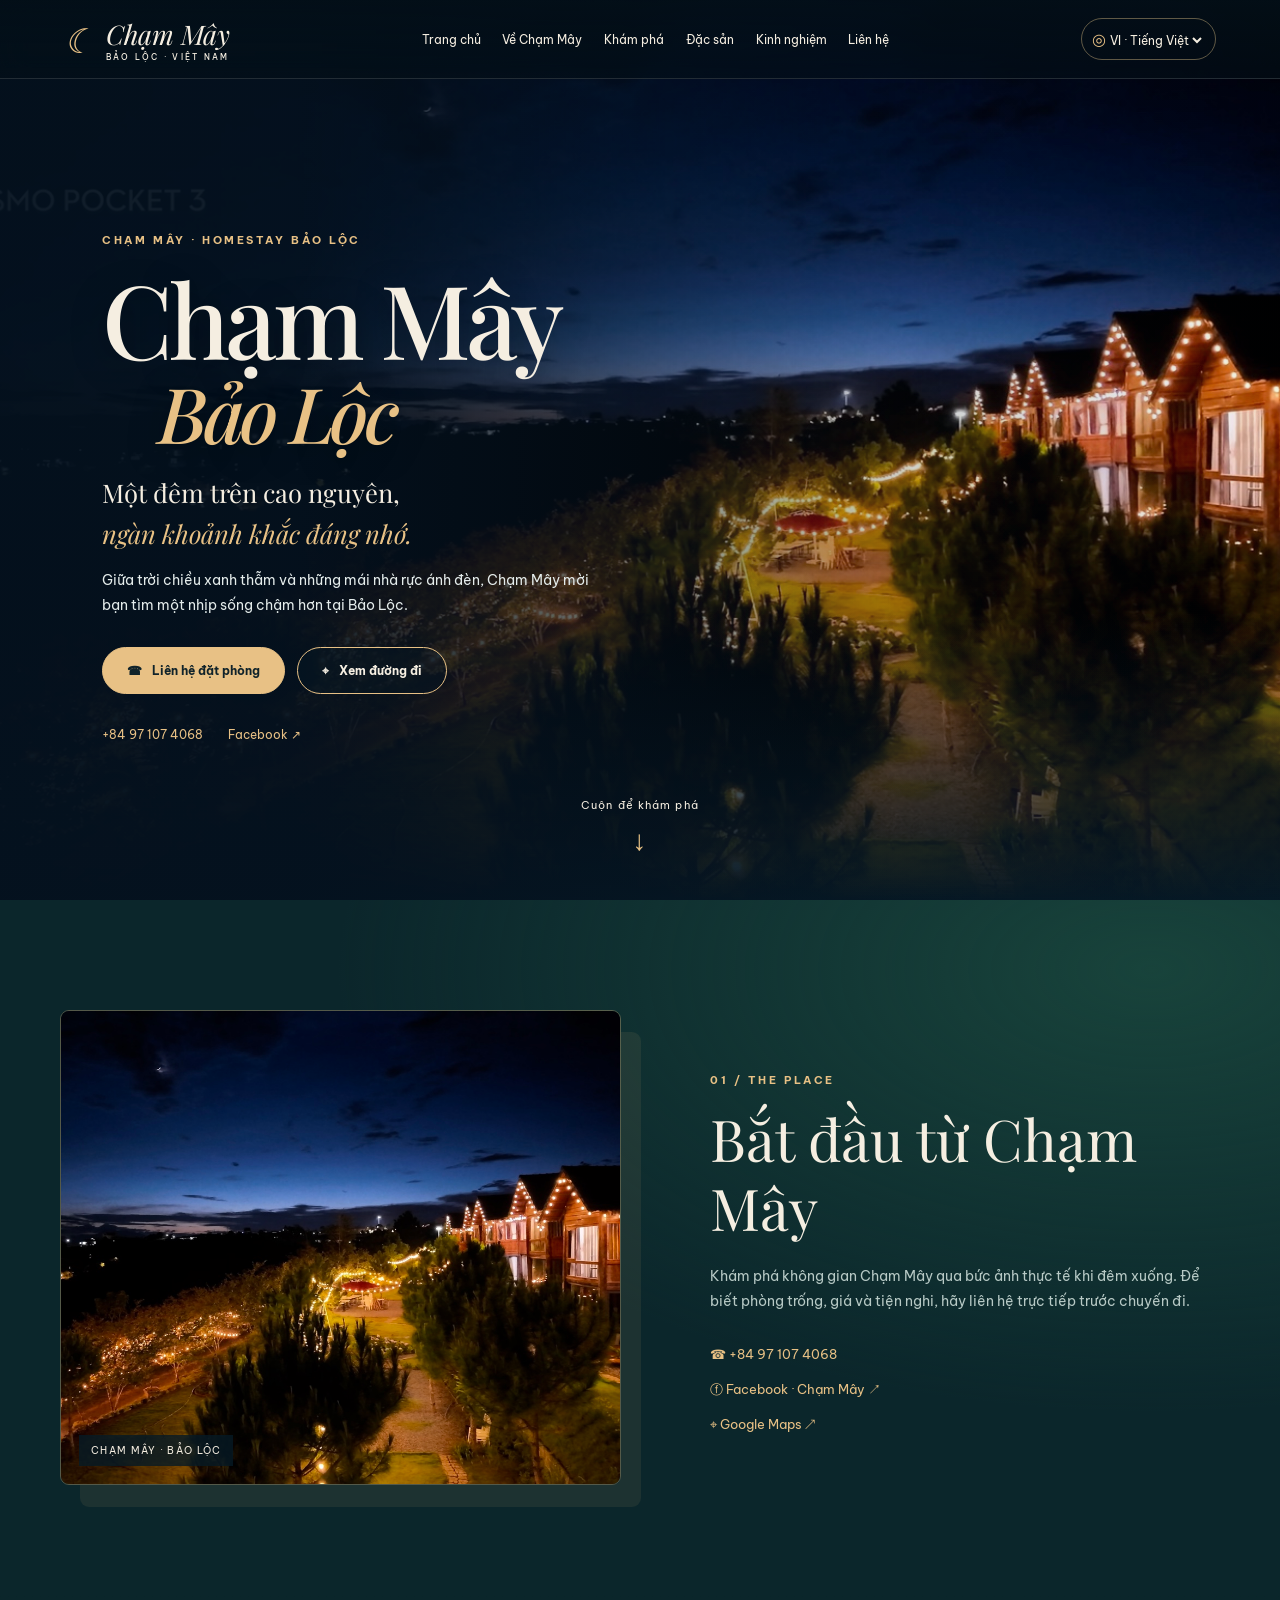
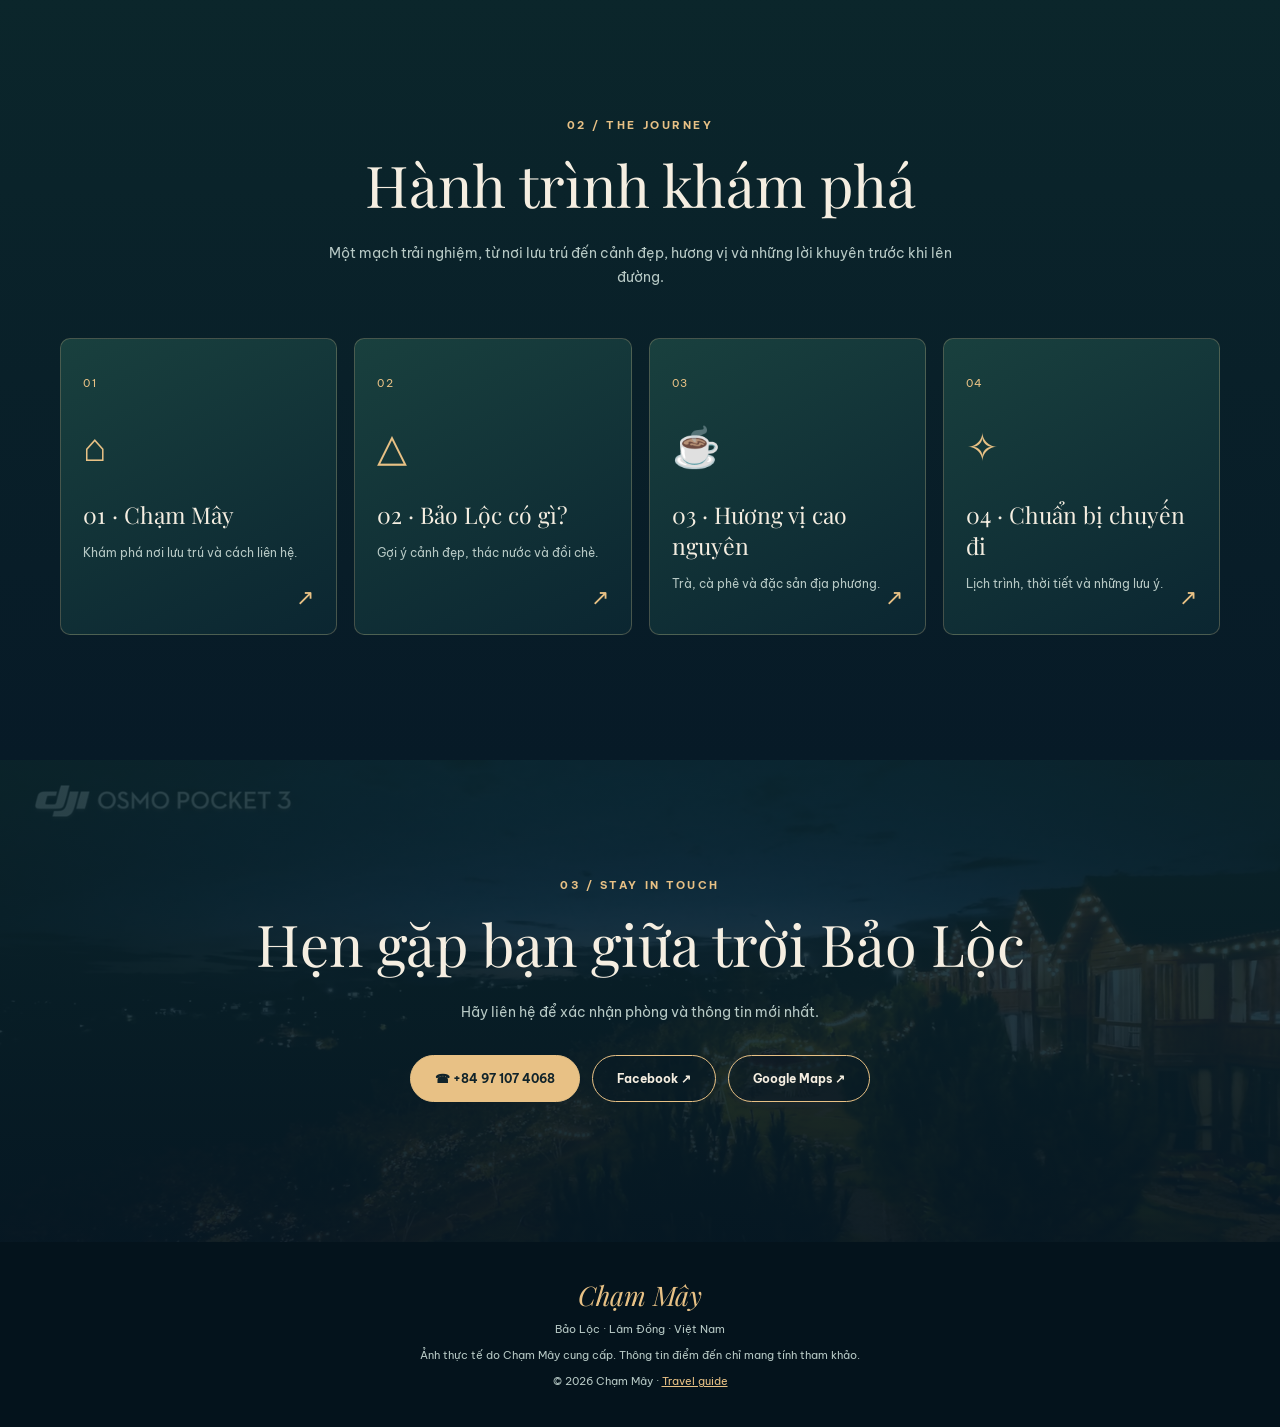
==== commit a7a94610: "Add files via upload" ====
--- a/index.html
+++ b/index.html
@@ -1 +1 @@
-<!doctype html><html lang="vi"><head><meta charset="utf-8"><meta name="viewport" content="width=device-width,initial-scale=1"><meta name="google-site-verification" content="GvYN1q4wBFWUE0IxILUatp30PlEIML89ys5nn8n5KYk"><title>Chạm Mây Bảo Lộc | Giới thiệu homestay &amp; cẩm nang du lịch</title><meta name="description" content="Khám phá Chạm Mây tại Bảo Lộc, Lâm Đồng. Xem vị trí Google Maps và cẩm nang du lịch Bảo Lộc: điểm tham quan, đặc sản, kinh nghiệm lưu trú."><meta name="robots" content="index,follow,max-image-preview:large"><link rel="canonical" href="https://namcchet-cloud.github.io/Chammay/"><meta property="og:type" content="website"><meta property="og:locale" content="vi_VN"><meta property="og:title" content="Chạm Mây Bảo Lộc | Giới thiệu homestay &amp; cẩm nang du lịch"><meta property="og:description" content="Khám phá Chạm Mây tại Bảo Lộc, Lâm Đồng. Xem vị trí Google Maps và cẩm nang du lịch Bảo Lộc: điểm tham quan, đặc sản, kinh nghiệm lưu trú."><meta property="og:url" content="https://namcchet-cloud.github.io/Chammay/"><meta property="og:image" content="https://namcchet-cloud.github.io/Chammay/assets/bao-loc-dawn-concept.png"><meta name="theme-color" content="#f5f1e6"><link rel="icon" href="assets/cham-may-logo.jpg"><link rel="stylesheet" href="styles.css"><link rel="stylesheet" href="seo-guide.css"><script type="application/ld+json">{"@context": "https://schema.org", "@graph": [{"@type": "WebSite", "name": "Chạm Mây", "url": "https://namcchet-cloud.github.io/Chammay/", "inLanguage": "vi-VN"}, {"@type": "LodgingBusiness", "name": "Chạm Mây", "url": "https://namcchet-cloud.github.io/Chammay/", "description": "Giới thiệu Chạm Mây tại khu vực Bảo Lộc, Lâm Đồng. Vui lòng xác nhận thông tin phòng và dịch vụ trực tiếp với cơ sở.", "hasMap": "https://maps.app.goo.gl/M32gRNtKE1VSWNkh6?g_st=ic", "image": "https://namcchet-cloud.github.io/Chammay/assets/cham-may-logo.jpg"}, {"@type": "WebPage", "name": "Chạm Mây Bảo Lộc | Giới thiệu homestay & cẩm nang du lịch", "url": "https://namcchet-cloud.github.io/Chammay/", "description": "Khám phá Chạm Mây tại Bảo Lộc, Lâm Đồng. Xem vị trí Google Maps và cẩm nang du lịch Bảo Lộc: điểm tham quan, đặc sản, kinh nghiệm lưu trú.", "inLanguage": "vi-VN"}]}</script></head><body><header class="guide-header"><a class="guide-brand" href="index.html"><img src="assets/cham-may-logo.jpg" alt="Logo Chạm Mây"><span>CHẠM MÂY<small>BẢO LỘC · LÂM ĐỒNG</small></span></a><nav aria-label="Điều hướng"><a href="index.html">Trang chủ</a><a href="du-lich-bao-loc.html">Khám phá Bảo Lộc</a><a href="dac-san-bao-loc.html">Đặc sản</a><a href="kinh-nghiem-bao-loc.html">Kinh nghiệm</a></nav></header><main><section class="guide-hero"><div class="guide-hero-bg" role="img" aria-label="Ảnh minh họa phong cảnh đồi và sương ở Bảo Lộc"></div><div class="guide-hero-content"><p class="guide-eyebrow">CHẠM MÂY · BẢO LỘC</p><h1>Chạm Mây<br><em>một khoảng nghỉ giữa cao nguyên.</em></h1><p>Khám phá Chạm Mây tại Bảo Lộc, Lâm Đồng, cùng những gợi ý về cảnh đẹp, món ngon và hành trình tận hưởng nhịp sống chậm.</p><div class="guide-actions"><a class="guide-button" href="https://maps.app.goo.gl/M32gRNtKE1VSWNkh6?g_st=ic" target="_blank" rel="noopener noreferrer">Xem Chạm Mây trên Google Maps ↗</a><a class="guide-button secondary" href="#cam-nang">Khám phá Bảo Lộc ↓</a></div><small>Ảnh nền minh họa concept, không phải ảnh chụp thực tế homestay.</small></div></section><section class="guide-section"><p class="guide-eyebrow">VỀ CHẠM MÂY</p><h2>Một lời hẹn với những ngày thong thả</h2><div class="guide-two"><p>Chạm Mây là điểm đến mang tên của một cảm giác: được ở gần thiên nhiên, dành thời gian cho bản thân và cảm nhận nhịp sống cao nguyên Bảo Lộc. Trang web này giới thiệu thương hiệu Chạm Mây và những điều thú vị quanh vùng đất Bảo Lộc.</p><p>Để biết địa chỉ chính xác, đường đi và thông tin cập nhật của cơ sở, hãy mở hồ sơ Chạm Mây trên Google Maps. Thông tin phòng, tiện nghi, mức giá và đặt chỗ sẽ được bổ sung khi được xác nhận.</p></div><a class="guide-text-link" href="https://maps.app.goo.gl/M32gRNtKE1VSWNkh6?g_st=ic" target="_blank" rel="noopener noreferrer">Mở hồ sơ địa điểm Chạm Mây ↗</a></section><section class="guide-section guide-tint" id="cam-nang"><p class="guide-eyebrow">CẨM NANG BẢO LỘC</p><h2>Đi đâu, ăn gì, trải nghiệm gì?</h2><p>Không cần lịch trình dày đặc. Bắt đầu với ba hướng dẫn ngắn để chuẩn bị chuyến đi theo cách của riêng cậu.</p><div class="guide-grid"><a class="guide-card" href="du-lich-bao-loc.html"><small>ĐIỂM ĐẾN</small><h3>Khám phá Bảo Lộc</h3><p>Thác Dambri, đồi chè, hồ và những góc cảnh quan đặc trưng của cao nguyên.</p><span>Đọc thêm ↗</span></a><a class="guide-card" href="dac-san-bao-loc.html"><small>ẨM THỰC</small><h3>Hương vị Bảo Lộc</h3><p>Trà Bảo Lộc, cà phê và những món quà địa phương đáng tìm hiểu.</p><span>Đọc thêm ↗</span></a><a class="guide-card" href="kinh-nghiem-bao-loc.html"><small>LÊN KẾ HOẠCH</small><h3>Kinh nghiệm du lịch</h3><p>Gợi ý lịch trình, thời tiết, trang phục và cách chuẩn bị cho chuyến đi.</p><span>Đọc thêm ↗</span></a></div></section><section class="guide-section"><p class="guide-eyebrow">LÊN ĐƯỜNG</p><h2>Ghé Chạm Mây</h2><p>Tra cứu đường đi bằng Google Maps để có chỉ dẫn phù hợp với vị trí xuất phát của bạn. Trước khi đến, hãy kiểm tra thông tin liên hệ và tình trạng hoạt động trên hồ sơ địa điểm.</p><a class="guide-button dark" href="https://maps.app.goo.gl/M32gRNtKE1VSWNkh6?g_st=ic" target="_blank" rel="noopener noreferrer">Chỉ đường trên Google Maps ↗</a></section></main><footer class="guide-footer"><b>CHẠM MÂY · BẢO LỘC</b><p>Những câu chuyện về lưu trú, cảnh đẹp và hương vị cao nguyên.</p><p><a href="https://maps.app.goo.gl/M32gRNtKE1VSWNkh6?g_st=ic" target="_blank" rel="noopener noreferrer">Xem vị trí trên Google Maps</a> · <a href="index.html">Trang chủ</a></p><small>Thông tin du lịch mang tính tham khảo. Vui lòng kiểm tra giờ mở cửa, điều kiện đường đi và dịch vụ trước chuyến đi.</small></footer></body></html>+<!doctype html><html lang="vi"><head><meta charset="utf-8"><meta name="viewport" content="width=device-width,initial-scale=1"><meta name="google-site-verification" content="GvYN1q4wBFWUE0IxILUatp30PlEIML89ys5nn8n5KYk"><meta name="theme-color" content="#061925"><title>Chạm Mây Bảo Lộc | Homestay & Cẩm nang du lịch</title><meta name="description" content="Chạm Mây Bảo Lộc: khám phá không gian homestay qua ảnh thực tế, liên hệ đặt phòng, chỉ đường Google Maps và cẩm nang du lịch Bảo Lộc."><meta name="robots" content="index,follow,max-image-preview:large"><link rel="canonical" href="https://namcchet-cloud.github.io/Chammay/"><meta property="og:type" content="website"><meta property="og:title" content="Chạm Mây Bảo Lộc | Homestay & Cẩm nang du lịch"><meta property="og:description" content="Khám phá Chạm Mây tại Bảo Lộc qua ảnh thực tế, cẩm nang du lịch và liên hệ trực tiếp."><meta property="og:url" content="https://namcchet-cloud.github.io/Chammay/"><meta property="og:image" content="https://namcchet-cloud.github.io/Chammay/assets/cham-may-evening-original.jpg"><link rel="preconnect" href="https://fonts.googleapis.com"><link rel="preconnect" href="https://fonts.gstatic.com" crossorigin><link href="https://fonts.googleapis.com/css2?family=Be+Vietnam+Pro:wght@400;500;600;700&family=Playfair+Display:ital,wght@0,400;0,500;1,400;1,500&display=swap" rel="stylesheet"><link rel="stylesheet" href="experience.css"><script src="translations.js" defer></script><script src="experience.js" defer></script><script type="application/ld+json">{"@context": "https://schema.org", "@graph": [{"@type": "WebSite", "name": "Chạm Mây", "url": "https://namcchet-cloud.github.io/Chammay/", "inLanguage": ["vi-VN", "en", "ru", "zh-CN"]}, {"@type": "LodgingBusiness", "name": "Chạm Mây", "url": "https://namcchet-cloud.github.io/Chammay/", "telephone": "+84971074068", "hasMap": "https://maps.app.goo.gl/M32gRNtKE1VSWNkh6?g_st=ic", "sameAs": ["https://www.facebook.com/share/1QpdSJoNGC/?mibextid=wwXIfr"], "image": "https://namcchet-cloud.github.io/Chammay/assets/cham-may-evening-original.jpg", "address": {"@type": "PostalAddress", "addressLocality": "Bảo Lộc", "addressRegion": "Lâm Đồng", "addressCountry": "VN"}}]}</script></head><body><div class="progress" aria-hidden="true"></div><header class="site-head"><a class="wordmark" href="#home" aria-label="Chạm Mây home"><span class="wordmark-icon">☾</span><span>Chạm Mây<small>BẢO LỘC · VIỆT NAM</small></span></a><button class="mobile-menu" id="menuToggle" aria-label="Menu" aria-expanded="false">☰</button><nav class="site-nav" id="siteNav"><a href="#home" data-nav="0"></a><a href="#about" data-nav="1"></a><a href="#journey" data-nav="2"></a><a href="dac-san-bao-loc.html" data-nav="3"></a><a href="kinh-nghiem-bao-loc.html" data-nav="4"></a><a href="#contact" data-nav="5"></a></nav><label class="language"><span aria-hidden="true">◎</span><select id="languageSelect" aria-label="Choose language"><option value="vi">VI · Tiếng Việt</option><option value="en">EN · English</option><option value="ru">RU · Русский</option><option value="zh">中文 · 简体</option></select></label></header><main><section id="home" class="hero"><div class="hero-image" aria-hidden="true"></div><div class="hero-shade" aria-hidden="true"></div><div class="hero-content"><p class="eyebrow" data-i18n="eyebrow"></p><h1>Chạm Mây <span>Bảo Lộc</span></h1><h2><span data-i18n="title"></span><br><em data-i18n="title2"></em></h2><p class="hero-desc" data-i18n="desc"></p><div class="buttons"><a class="btn btn-gold" href="tel:+84971074068"><span>☎</span><span data-i18n="contact"></span></a><a class="btn btn-outline" href="https://maps.app.goo.gl/M32gRNtKE1VSWNkh6?g_st=ic" target="_blank" rel="noopener noreferrer"><span>⌖</span><span data-i18n="map"></span></a></div><div class="hero-social"><a href="tel:+84971074068">+84 97 107 4068</a><a href="https://www.facebook.com/share/1QpdSJoNGC/?mibextid=wwXIfr" target="_blank" rel="noopener noreferrer">Facebook ↗</a></div></div><a class="scroll-cue" href="#about"><span data-i18n="scroll"></span><span>↓</span></a></section><section class="intro" id="about"><div class="section-inner intro-grid"><div class="intro-photo reveal"><img src="assets/cham-may-evening-original.jpg" alt="Không gian Chạm Mây khi trời tối, nhà gỗ lên đèn" loading="lazy"><span>CHẠM MÂY · BẢO LỘC</span></div><div class="intro-text reveal"><p class="section-kicker">01 / THE PLACE</p><h2 data-i18n="about"></h2><p data-i18n="aboutbody"></p><div class="contact-lines"><a href="tel:+84971074068">☎ +84 97 107 4068</a><a href="https://www.facebook.com/share/1QpdSJoNGC/?mibextid=wwXIfr" target="_blank" rel="noopener noreferrer">ⓕ Facebook · Chạm Mây ↗</a><a href="https://maps.app.goo.gl/M32gRNtKE1VSWNkh6?g_st=ic" target="_blank" rel="noopener noreferrer">⌖ Google Maps ↗</a></div></div></div></section><section class="journey" id="journey"><div class="section-inner"><div class="section-title reveal"><p class="section-kicker">02 / THE JOURNEY</p><h2 data-i18n="journey"></h2><p data-i18n="journeybody"></p></div><div class="journey-grid"><a class="journey-card reveal" href="#about"><span class="card-num">01</span><span class="card-symbol">⌂</span><h3 data-card-title="0"></h3><p data-card-desc="0"></p><span class="arrow">↗</span></a><a class="journey-card reveal" href="du-lich-bao-loc.html"><span class="card-num">02</span><span class="card-symbol">△</span><h3 data-card-title="1"></h3><p data-card-desc="1"></p><span class="arrow">↗</span></a><a class="journey-card reveal" href="dac-san-bao-loc.html"><span class="card-num">03</span><span class="card-symbol">☕</span><h3 data-card-title="2"></h3><p data-card-desc="2"></p><span class="arrow">↗</span></a><a class="journey-card reveal" href="kinh-nghiem-bao-loc.html"><span class="card-num">04</span><span class="card-symbol">✧</span><h3 data-card-title="3"></h3><p data-card-desc="3"></p><span class="arrow">↗</span></a></div></div></section><section class="contact" id="contact"><div class="section-inner reveal"><p class="section-kicker">03 / STAY IN TOUCH</p><h2 data-i18n="cta"></h2><p data-i18n="ctadesc"></p><div class="buttons center"><a class="btn btn-gold" href="tel:+84971074068">☎ +84 97 107 4068</a><a class="btn btn-outline" href="https://www.facebook.com/share/1QpdSJoNGC/?mibextid=wwXIfr" target="_blank" rel="noopener noreferrer">Facebook ↗</a><a class="btn btn-outline" href="https://maps.app.goo.gl/M32gRNtKE1VSWNkh6?g_st=ic" target="_blank" rel="noopener noreferrer">Google Maps ↗</a></div></div></section></main><footer><strong>Chạm Mây</strong><span>Bảo Lộc · Lâm Đồng · Việt Nam</span><small data-i18n="note"></small><p>© 2026 Chạm Mây · <a href="du-lich-bao-loc.html">Travel guide</a></p></footer></body></html>
--- a/experience.css
+++ b/experience.css
@@ -0,0 +1 @@
+ :root{--navy:#061925;--navy2:#0c2930;--gold:#e8c185;--cream:#f5eee1;--muted:#b7c9c5}*{box-sizing:border-box}html{scroll-behavior:smooth}body{margin:0;background:var(--navy);color:var(--cream);font-family:'Be Vietnam Pro',Arial,sans-serif;line-height:1.75}a{color:inherit}button,select{font:inherit}::selection{background:var(--gold);color:#061925}.progress{position:fixed;top:0;left:0;height:3px;width:0;background:var(--gold);z-index:100}.site-head{position:fixed;z-index:50;top:0;left:0;right:0;display:flex;align-items:center;gap:28px;justify-content:space-between;padding:16px clamp(18px,5vw,80px);background:linear-gradient(180deg,rgba(3,15,24,.91),rgba(3,15,24,.63));backdrop-filter:blur(16px);border-bottom:1px solid #ffffff20}.wordmark{display:flex;align-items:center;gap:12px;text-decoration:none;font:italic 27px 'Playfair Display',Georgia,serif;white-space:nowrap}.wordmark-icon{color:var(--gold);font-size:34px}.wordmark small{display:block;font:500 8px 'Be Vietnam Pro',sans-serif;letter-spacing:.28em}.site-nav{display:flex;align-items:center;gap:clamp(10px,1.7vw,27px)}.site-nav a{text-decoration:none;font-size:12px;white-space:nowrap;transition:color .3s}.site-nav a:hover{color:var(--gold)}.language{border:1px solid #d6bb8270;border-radius:30px;padding:6px 10px;white-space:nowrap;color:var(--gold)}.language select{max-width:115px;background:transparent;color:var(--cream);border:0;outline:0;font-size:12px}.language option{background:#09212a}.mobile-menu{display:none;background:none;border:0;color:white;font-size:24px}.hero{min-height:min(850px,100svh);height:max(670px,100svh);position:relative;display:flex;align-items:center;overflow:hidden}.hero-image{position:absolute;inset:0;background:url('assets/cham-may-evening-original.jpg') center 54%/cover no-repeat;animation:heroEnter 2s ease-out both}.hero-shade{position:absolute;inset:0;background:linear-gradient(90deg,#04111ef2 0%,#04111ef0 23%,#04111eb8 39%,#04111e33 70%,#04111e0a 100%),linear-gradient(0deg,#061925 0%,transparent 32%);pointer-events:none}.hero-content{position:relative;z-index:2;width:min(700px,85%);margin-left:clamp(24px,8vw,130px);padding-top:65px}.eyebrow,.section-kicker{color:var(--gold);letter-spacing:.23em;font-size:11px;font-weight:700}.hero h1{font:500 clamp(55px,8vw,116px)/1.05 'Playfair Display',Georgia,serif;margin:14px 0 12px;letter-spacing:-.045em;text-shadow:0 6px 35px #0006}.hero h1 span{display:block;font-style:italic;color:var(--gold);font-size:.75em;margin-left:8%}.hero h2{font:400 clamp(18px,2vw,27px)/1.6 'Playfair Display',Georgia,serif;margin:20px 0 12px}.hero h2 em{color:var(--gold)}.hero-desc{max-width:490px;color:#e4eceb;font-size:14px}.buttons{display:flex;gap:12px;flex-wrap:wrap;margin:30px 0}.btn{border:1px solid var(--gold);border-radius:40px;padding:12px 24px;text-decoration:none;font-size:12px;font-weight:700;transition:transform .3s,background .3s,box-shadow .3s;display:inline-flex;gap:10px;align-items:center}.btn:hover{transform:translateY(-4px);box-shadow:0 9px 26px #0005}.btn-gold{background:var(--gold);color:#10232a}.btn-outline{background:#06192565;color:var(--cream)}.hero-social{display:flex;gap:25px;font-size:12px;color:var(--gold)}.hero-social a{text-decoration:none}.scroll-cue{position:absolute;bottom:36px;left:50%;transform:translateX(-50%);display:flex;flex-direction:column;align-items:center;font-size:11px;letter-spacing:.1em;text-decoration:none;z-index:3;animation:bob 2.5s ease-in-out infinite}.scroll-cue span:last-child{font-size:28px;color:var(--gold)}.section-inner{width:min(1160px,calc(100% - 48px));margin:auto}.intro{padding:110px 0;background:radial-gradient(ellipse at 90% 10%,#18433b 0%,transparent 50%),#0b262b}.intro-grid{display:grid;grid-template-columns:1.1fr 1fr;align-items:center;gap:clamp(35px,7vw,100px)}.intro-photo{position:relative;overflow:hidden;border-radius:9px;border:1px solid #e8c18555;box-shadow:20px 22px 0 #d4b17616}.intro-photo img{width:100%;display:block;aspect-ratio:1.18;object-fit:cover;object-position:75% center}.intro-photo span{position:absolute;bottom:18px;left:18px;background:#061925cc;padding:7px 12px;font-size:10px;letter-spacing:.13em}.intro-text h2,.section-title h2,.contact h2{font:400 clamp(36px,4.5vw,66px)/1.2 'Playfair Display',Georgia,serif;margin:14px 0 22px}.intro-text>p:not(.section-kicker),.section-title>p:not(.section-kicker),.contact p:not(.section-kicker){color:var(--muted);font-size:14px;max-width:650px}.contact-lines{display:grid;gap:12px;margin-top:30px}.contact-lines a{color:var(--gold);text-decoration:none;font-size:13px}.journey{padding:110px 0 125px;background:linear-gradient(180deg,#0b262b,#071a27)}.section-title{text-align:center;max-width:760px;margin:0 auto 48px}.section-title p{margin-left:auto;margin-right:auto}.journey-grid{display:grid;grid-template-columns:repeat(4,1fr);gap:17px}.journey-card{border:1px solid #b6a47b55;background:linear-gradient(155deg,#19403e,#0b2631);border-radius:10px;padding:28px 22px;min-height:290px;text-decoration:none;position:relative;overflow:hidden;transition:transform .4s,border-color .4s,background .4s}.journey-card:before{content:'';position:absolute;inset:0;background:radial-gradient(circle at top right,#e8c18522,transparent 55%);opacity:0;transition:opacity .4s}.journey-card:hover{transform:translateY(-10px);border-color:var(--gold)}.journey-card:hover:before{opacity:1}.card-num{color:var(--gold);font-size:11px;letter-spacing:.15em}.card-symbol{display:block;color:var(--gold);font-size:39px;margin:18px 0}.journey-card h3{font:400 23px 'Playfair Display',Georgia,serif;margin:0 0 12px}.journey-card p{font-size:12px;color:var(--muted)}.arrow{position:absolute;bottom:18px;right:22px;color:var(--gold);font-size:22px}.contact{text-align:center;padding:105px 0 110px;background:linear-gradient(180deg,#0c2930d9,#061925ed),url('assets/cham-may-evening-original.jpg') center/cover}.contact p{margin-left:auto;margin-right:auto}.center{justify-content:center}footer{padding:35px 24px;background:#04131c;text-align:center;display:flex;flex-direction:column;gap:7px}footer strong{font:italic 27px 'Playfair Display',Georgia,serif;color:var(--gold)}footer span,footer small,footer p{font-size:11px;color:var(--muted);margin:0}footer a{color:var(--gold)}.reveal{opacity:0;transform:translateY(28px);transition:opacity .85s ease,transform .85s cubic-bezier(.2,.7,.2,1)}.reveal.visible{opacity:1;transform:translateY(0)}@keyframes bob{50%{transform:translate(-50%,7px)}}@keyframes heroEnter{from{transform:scale(1.06);filter:brightness(.8)}to{transform:scale(1);filter:brightness(1)}}@media(max-width:1100px){.site-nav{gap:12px}.site-nav a{font-size:11px}.wordmark{font-size:23px}.site-head{gap:12px}}@media(max-width:850px){.mobile-menu{display:block;margin-left:auto}.site-nav{display:none;position:absolute;top:100%;left:0;right:0;background:#061925f5;padding:22px;flex-direction:column;align-items:flex-start}.site-nav.open{display:flex}.hero{height:760px;min-height:0}.hero-image{background-position:67% center}.hero-shade{background:linear-gradient(90deg,#04111eeb 0%,#04111ec9 48%,#04111e45 100%),linear-gradient(0deg,#061925,transparent 38%)}.hero-content{margin-left:24px;width:calc(100% - 48px)}.hero h1{font-size:clamp(56px,11vw,82px)}.intro-grid{grid-template-columns:1fr}.journey-grid{grid-template-columns:repeat(2,1fr)}.intro,.journey{padding:75px 0}}@media(max-width:530px){.site-head{padding:13px 15px}.wordmark{font-size:19px}.wordmark-icon{font-size:23px}.language{padding:4px}.language select{max-width:72px;font-size:10px}.hero{height:760px}.hero-image{background-position:68% center}.hero h1{font-size:58px}.hero h2{font-size:20px}.hero-desc{font-size:13px}.hero-social{gap:14px;flex-wrap:wrap}.journey-grid{grid-template-columns:1fr}.journey-card{min-height:220px}.buttons{gap:9px}.btn{padding:11px 16px}}@media(prefers-reduced-motion:reduce){*,*:before,*:after{animation:none!important;scroll-behavior:auto!important;transition:none!important}.reveal{opacity:1;transform:none}}
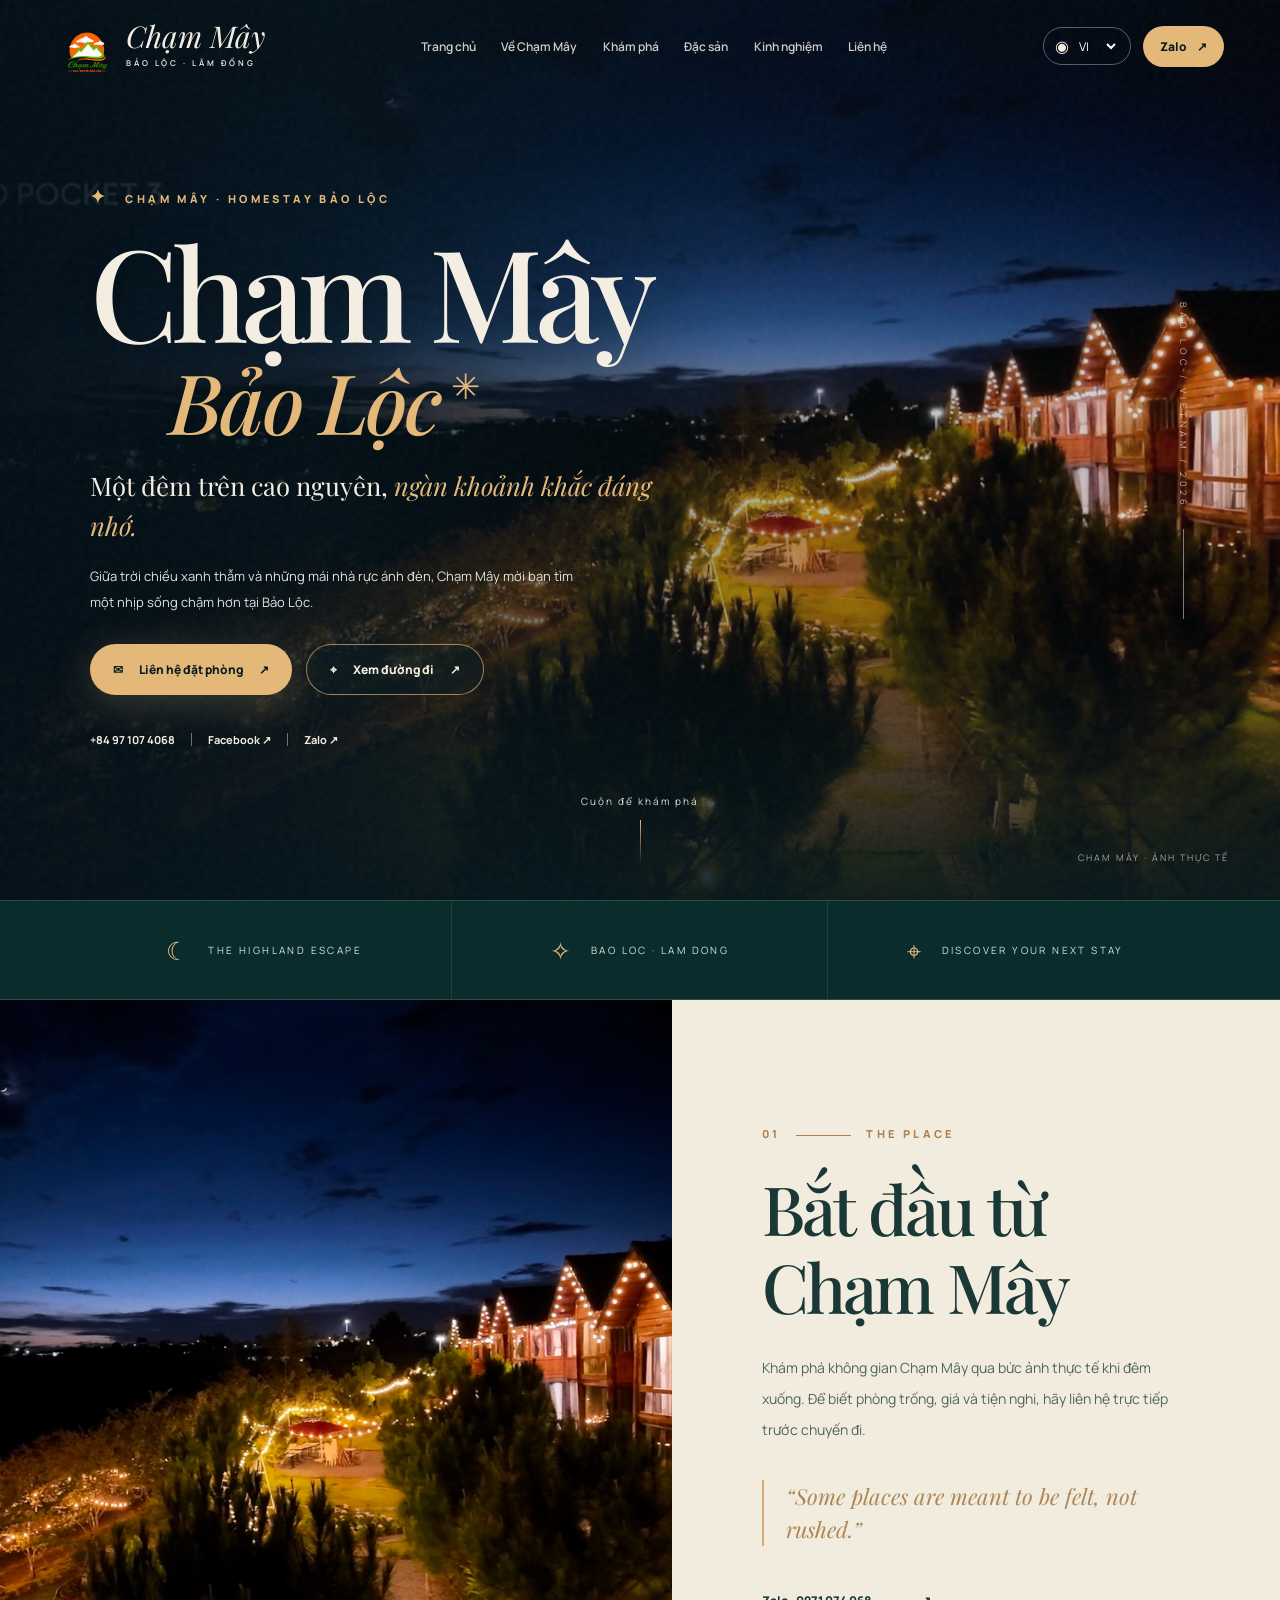
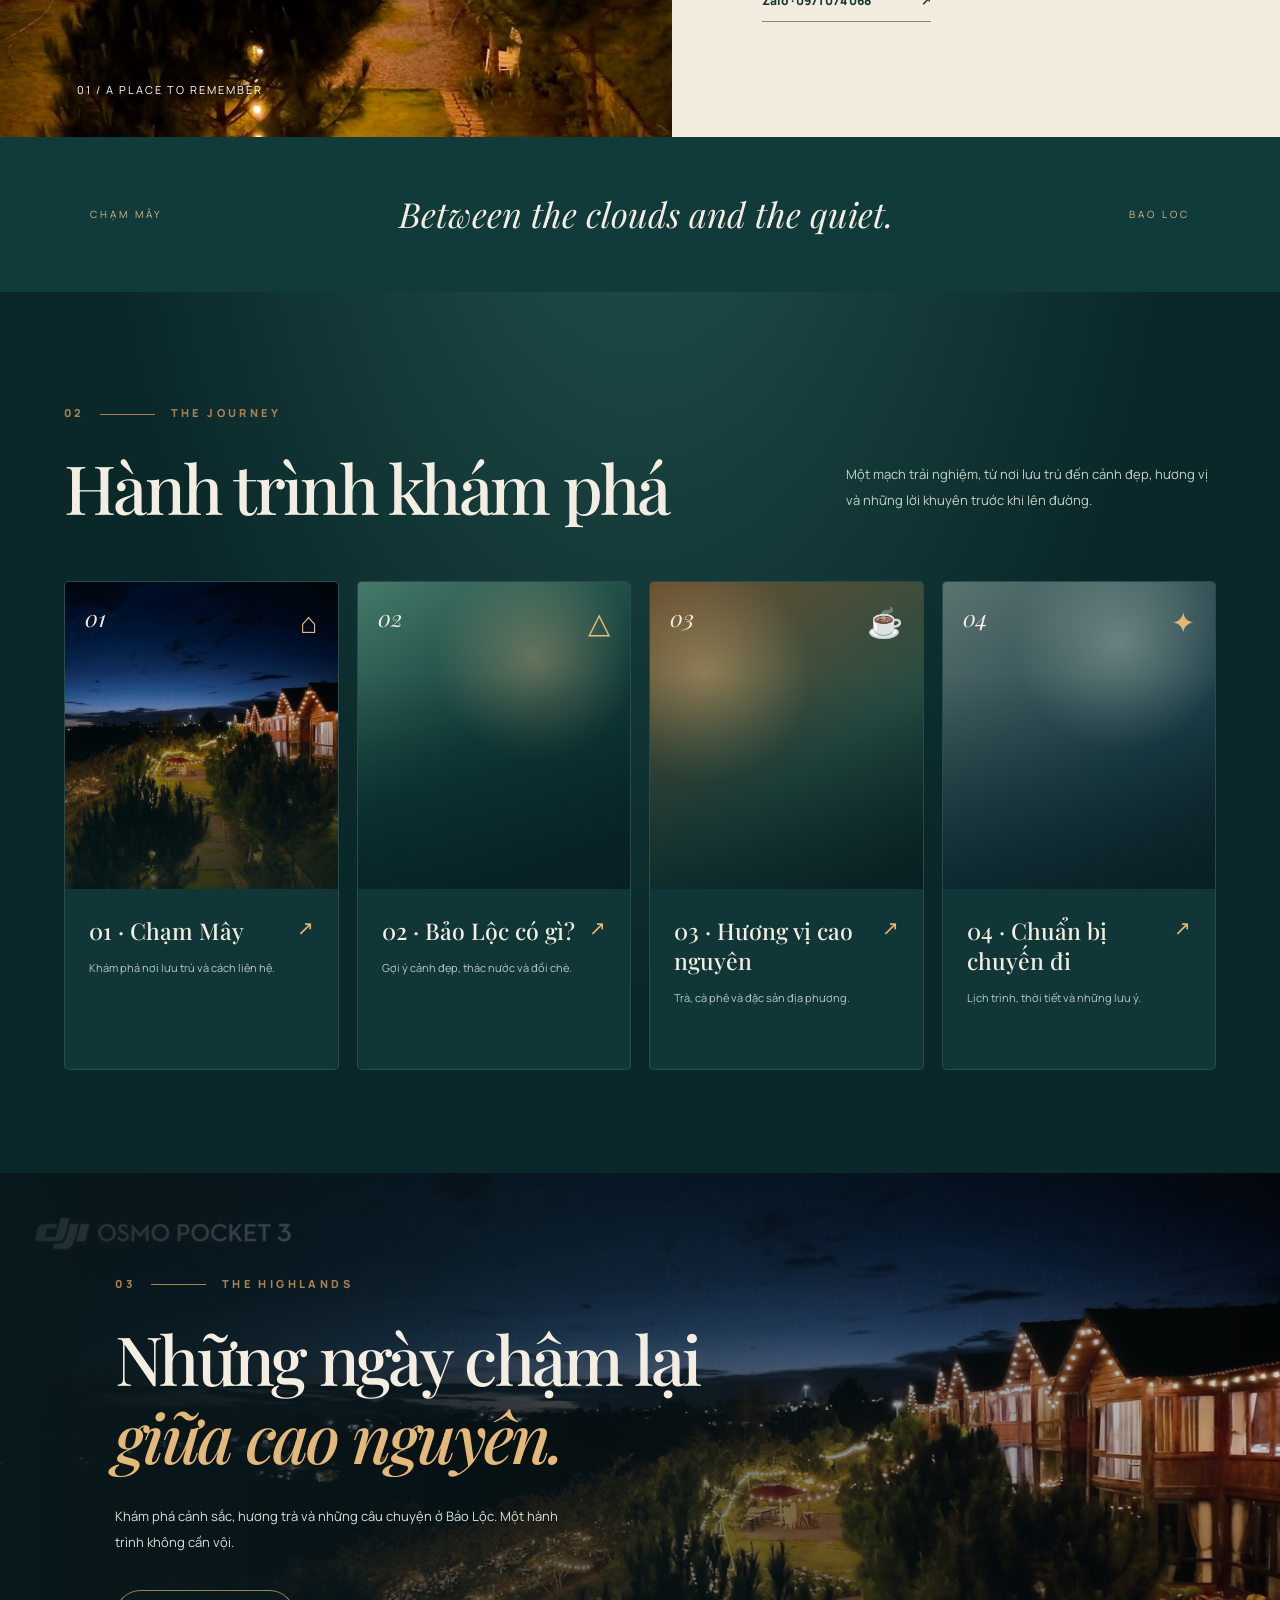
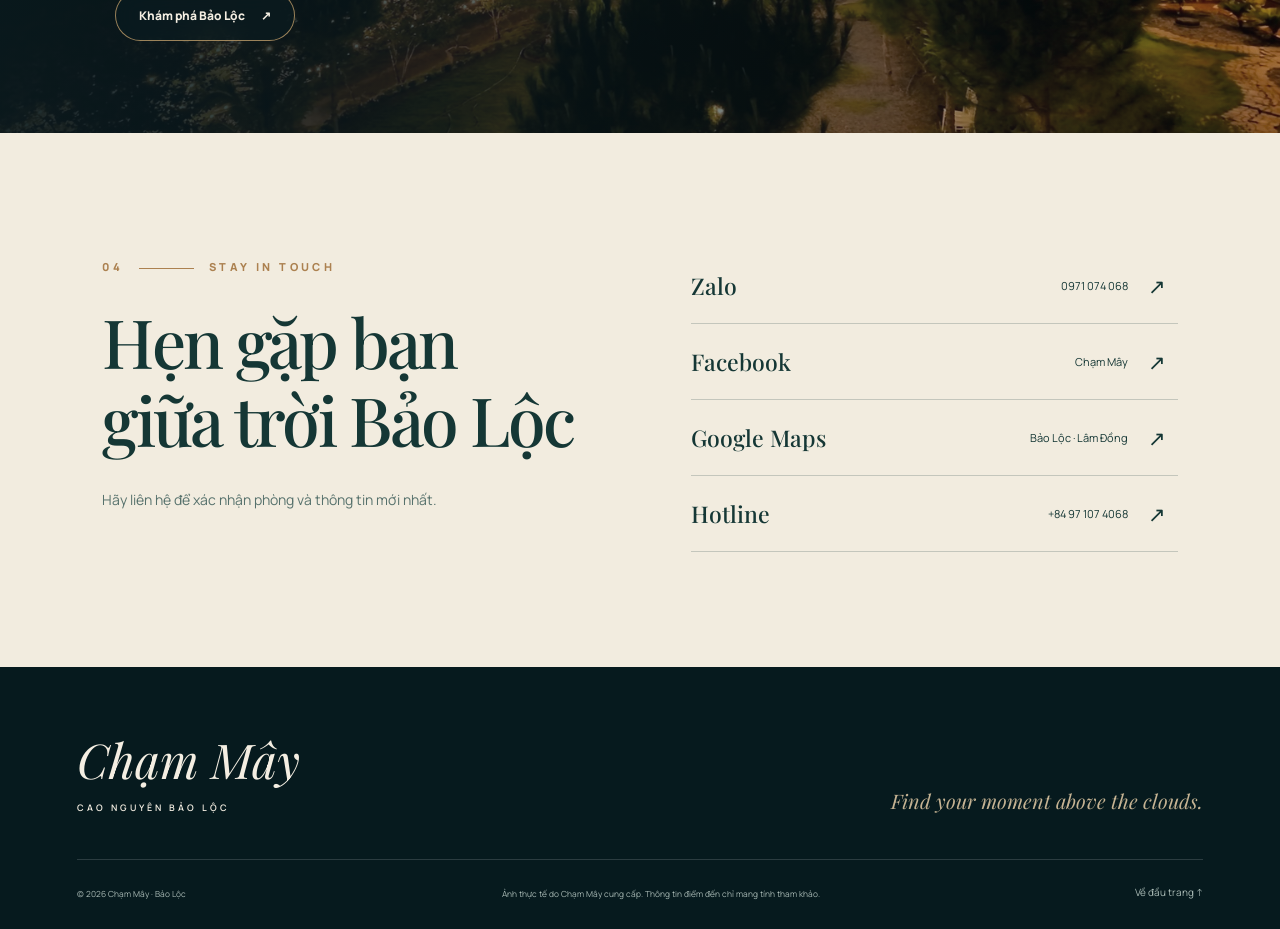
==== commit 98362c61: "Add files via upload" ====
--- a/index.html
+++ b/index.html
@@ -1 +1 @@
-<!doctype html><html lang="vi"><head><meta charset="utf-8"><meta name="viewport" content="width=device-width,initial-scale=1"><meta name="google-site-verification" content="GvYN1q4wBFWUE0IxILUatp30PlEIML89ys5nn8n5KYk"><meta name="theme-color" content="#061925"><title>Chạm Mây Bảo Lộc | Homestay & Cẩm nang du lịch</title><meta name="description" content="Chạm Mây Bảo Lộc: khám phá không gian homestay qua ảnh thực tế, liên hệ đặt phòng, chỉ đường Google Maps và cẩm nang du lịch Bảo Lộc."><meta name="robots" content="index,follow,max-image-preview:large"><link rel="canonical" href="https://namcchet-cloud.github.io/Chammay/"><meta property="og:type" content="website"><meta property="og:title" content="Chạm Mây Bảo Lộc | Homestay & Cẩm nang du lịch"><meta property="og:description" content="Khám phá Chạm Mây tại Bảo Lộc qua ảnh thực tế, cẩm nang du lịch và liên hệ trực tiếp."><meta property="og:url" content="https://namcchet-cloud.github.io/Chammay/"><meta property="og:image" content="https://namcchet-cloud.github.io/Chammay/assets/cham-may-evening-original.jpg"><link rel="preconnect" href="https://fonts.googleapis.com"><link rel="preconnect" href="https://fonts.gstatic.com" crossorigin><link href="https://fonts.googleapis.com/css2?family=Be+Vietnam+Pro:wght@400;500;600;700&family=Playfair+Display:ital,wght@0,400;0,500;1,400;1,500&display=swap" rel="stylesheet"><link rel="stylesheet" href="experience.css"><script src="translations.js" defer></script><script src="experience.js" defer></script><script type="application/ld+json">{"@context": "https://schema.org", "@graph": [{"@type": "WebSite", "name": "Chạm Mây", "url": "https://namcchet-cloud.github.io/Chammay/", "inLanguage": ["vi-VN", "en", "ru", "zh-CN"]}, {"@type": "LodgingBusiness", "name": "Chạm Mây", "url": "https://namcchet-cloud.github.io/Chammay/", "telephone": "+84971074068", "hasMap": "https://maps.app.goo.gl/M32gRNtKE1VSWNkh6?g_st=ic", "sameAs": ["https://www.facebook.com/share/1QpdSJoNGC/?mibextid=wwXIfr"], "image": "https://namcchet-cloud.github.io/Chammay/assets/cham-may-evening-original.jpg", "address": {"@type": "PostalAddress", "addressLocality": "Bảo Lộc", "addressRegion": "Lâm Đồng", "addressCountry": "VN"}}]}</script></head><body><div class="progress" aria-hidden="true"></div><header class="site-head"><a class="wordmark" href="#home" aria-label="Chạm Mây home"><span class="wordmark-icon">☾</span><span>Chạm Mây<small>BẢO LỘC · VIỆT NAM</small></span></a><button class="mobile-menu" id="menuToggle" aria-label="Menu" aria-expanded="false">☰</button><nav class="site-nav" id="siteNav"><a href="#home" data-nav="0"></a><a href="#about" data-nav="1"></a><a href="#journey" data-nav="2"></a><a href="dac-san-bao-loc.html" data-nav="3"></a><a href="kinh-nghiem-bao-loc.html" data-nav="4"></a><a href="#contact" data-nav="5"></a></nav><label class="language"><span aria-hidden="true">◎</span><select id="languageSelect" aria-label="Choose language"><option value="vi">VI · Tiếng Việt</option><option value="en">EN · English</option><option value="ru">RU · Русский</option><option value="zh">中文 · 简体</option></select></label></header><main><section id="home" class="hero"><div class="hero-image" aria-hidden="true"></div><div class="hero-shade" aria-hidden="true"></div><div class="hero-content"><p class="eyebrow" data-i18n="eyebrow"></p><h1>Chạm Mây <span>Bảo Lộc</span></h1><h2><span data-i18n="title"></span><br><em data-i18n="title2"></em></h2><p class="hero-desc" data-i18n="desc"></p><div class="buttons"><a class="btn btn-gold" href="tel:+84971074068"><span>☎</span><span data-i18n="contact"></span></a><a class="btn btn-outline" href="https://maps.app.goo.gl/M32gRNtKE1VSWNkh6?g_st=ic" target="_blank" rel="noopener noreferrer"><span>⌖</span><span data-i18n="map"></span></a></div><div class="hero-social"><a href="tel:+84971074068">+84 97 107 4068</a><a href="https://www.facebook.com/share/1QpdSJoNGC/?mibextid=wwXIfr" target="_blank" rel="noopener noreferrer">Facebook ↗</a></div></div><a class="scroll-cue" href="#about"><span data-i18n="scroll"></span><span>↓</span></a></section><section class="intro" id="about"><div class="section-inner intro-grid"><div class="intro-photo reveal"><img src="assets/cham-may-evening-original.jpg" alt="Không gian Chạm Mây khi trời tối, nhà gỗ lên đèn" loading="lazy"><span>CHẠM MÂY · BẢO LỘC</span></div><div class="intro-text reveal"><p class="section-kicker">01 / THE PLACE</p><h2 data-i18n="about"></h2><p data-i18n="aboutbody"></p><div class="contact-lines"><a href="tel:+84971074068">☎ +84 97 107 4068</a><a href="https://www.facebook.com/share/1QpdSJoNGC/?mibextid=wwXIfr" target="_blank" rel="noopener noreferrer">ⓕ Facebook · Chạm Mây ↗</a><a href="https://maps.app.goo.gl/M32gRNtKE1VSWNkh6?g_st=ic" target="_blank" rel="noopener noreferrer">⌖ Google Maps ↗</a></div></div></div></section><section class="journey" id="journey"><div class="section-inner"><div class="section-title reveal"><p class="section-kicker">02 / THE JOURNEY</p><h2 data-i18n="journey"></h2><p data-i18n="journeybody"></p></div><div class="journey-grid"><a class="journey-card reveal" href="#about"><span class="card-num">01</span><span class="card-symbol">⌂</span><h3 data-card-title="0"></h3><p data-card-desc="0"></p><span class="arrow">↗</span></a><a class="journey-card reveal" href="du-lich-bao-loc.html"><span class="card-num">02</span><span class="card-symbol">△</span><h3 data-card-title="1"></h3><p data-card-desc="1"></p><span class="arrow">↗</span></a><a class="journey-card reveal" href="dac-san-bao-loc.html"><span class="card-num">03</span><span class="card-symbol">☕</span><h3 data-card-title="2"></h3><p data-card-desc="2"></p><span class="arrow">↗</span></a><a class="journey-card reveal" href="kinh-nghiem-bao-loc.html"><span class="card-num">04</span><span class="card-symbol">✧</span><h3 data-card-title="3"></h3><p data-card-desc="3"></p><span class="arrow">↗</span></a></div></div></section><section class="contact" id="contact"><div class="section-inner reveal"><p class="section-kicker">03 / STAY IN TOUCH</p><h2 data-i18n="cta"></h2><p data-i18n="ctadesc"></p><div class="buttons center"><a class="btn btn-gold" href="tel:+84971074068">☎ +84 97 107 4068</a><a class="btn btn-outline" href="https://www.facebook.com/share/1QpdSJoNGC/?mibextid=wwXIfr" target="_blank" rel="noopener noreferrer">Facebook ↗</a><a class="btn btn-outline" href="https://maps.app.goo.gl/M32gRNtKE1VSWNkh6?g_st=ic" target="_blank" rel="noopener noreferrer">Google Maps ↗</a></div></div></section></main><footer><strong>Chạm Mây</strong><span>Bảo Lộc · Lâm Đồng · Việt Nam</span><small data-i18n="note"></small><p>© 2026 Chạm Mây · <a href="du-lich-bao-loc.html">Travel guide</a></p></footer></body></html>+<!doctype html><html lang="vi"><head><meta charset="utf-8"><meta name="viewport" content="width=device-width,initial-scale=1,viewport-fit=cover"><meta name="theme-color" content="#071b20"><meta name="google-site-verification" content="GvYN1q4wBFWUE0IxILUatp30PlEIML89ys5nn8n5KYk"><title>Chạm Mây Bảo Lộc | Homestay giữa cao nguyên</title><meta name="description" content="Khám phá Chạm Mây Bảo Lộc qua hình ảnh thực tế, tìm hiểu lưu trú, điểm tham quan, đặc sản và kinh nghiệm du lịch. Liên hệ Zalo 0971074068."><meta name="robots" content="index,follow,max-image-preview:large"><link rel="canonical" href="https://namcchet-cloud.github.io/Chammay/"><meta property="og:type" content="website"><meta property="og:title" content="Chạm Mây Bảo Lộc | Homestay giữa cao nguyên"><meta property="og:description" content="Chạm Mây, nơi ánh đèn ấm gặp bầu trời cao nguyên. Khám phá Bảo Lộc và liên hệ đặt phòng."><meta property="og:image" content="https://namcchet-cloud.github.io/Chammay/assets/cham-may-evening-original.jpg"><meta property="og:url" content="https://namcchet-cloud.github.io/Chammay/"><link rel="icon" href="assets/cham-may-brand.png"><link rel="preconnect" href="https://fonts.googleapis.com"><link rel="preconnect" href="https://fonts.gstatic.com" crossorigin><link href="https://fonts.googleapis.com/css2?family=Be+Vietnam+Pro:wght@400;500;600;700&family=Manrope:wght@400;500;600;700;800&family=Playfair+Display:ital,wght@0,400;0,500;0,600;1,400;1,500&display=swap" rel="stylesheet"><link rel="stylesheet" href="experience.css"><script src="translations.js" defer></script><script src="experience.js" defer></script><script type="application/ld+json">{"@context":"https://schema.org","@graph":[{"@type":"WebSite","name":"Chạm Mây Bảo Lộc","url":"https://namcchet-cloud.github.io/Chammay/","inLanguage":["vi-VN","en","ru","zh-CN"]},{"@type":"LodgingBusiness","name":"Chạm Mây","url":"https://namcchet-cloud.github.io/Chammay/","telephone":"+84971074068","image":"https://namcchet-cloud.github.io/Chammay/assets/cham-may-evening-original.jpg","hasMap":"https://maps.app.goo.gl/M32gRNtKE1VSWNkh6?g_st=ic","sameAs":["https://zalo.me/0971074068","https://www.facebook.com/share/1QpdSJoNGC/?mibextid=wwXIfr"],"address":{"@type":"PostalAddress","addressLocality":"Bảo Lộc","addressRegion":"Lâm Đồng","addressCountry":"VN"}}]}</script></head><body><div class="reading-progress" aria-hidden="true"></div><div class="cursor-glow" aria-hidden="true"></div><header class="header" id="top"><a class="brand" href="#top" aria-label="Chạm Mây - trang chủ"><span class="brand-mark"><img src="assets/cham-may-brand.png" alt=""></span><span class="brand-type">Chạm Mây<small>BẢO LỘC · LÂM ĐỒNG</small></span></a><button id="menuToggle" class="menu-toggle" aria-controls="siteNav" aria-expanded="false" aria-label="Mở menu"><span></span><span></span><span></span></button><nav id="siteNav" class="nav"><a href="#top" data-nav="0"></a><a href="#story" data-nav="1"></a><a href="#discover" data-nav="2"></a><a href="dac-san-bao-loc.html" data-nav="3"></a><a href="kinh-nghiem-bao-loc.html" data-nav="4"></a><a href="#contact" data-nav="5"></a></nav><div class="header-right"><label class="language"><span>◉</span><select id="languageSelect" aria-label="Chọn ngôn ngữ"><option value="vi">VI</option><option value="en">EN</option><option value="ru">RU</option><option value="zh">中文</option></select></label><a class="header-contact" href="https://zalo.me/0971074068" target="_blank" rel="noopener">Zalo <span>↗</span></a></div></header><main><section class="hero" id="home"><div class="hero-photo" aria-hidden="true"></div><div class="hero-vignette" aria-hidden="true"></div><div class="hero-grain" aria-hidden="true"></div><div class="hero-layout"><div class="hero-copy"><p class="overline enter"><span class="tiny-star">✦</span> <span data-i18n="eyebrow"></span></p><h1 class="enter">Chạm Mây<span>Bảo Lộc<span class="accent-star">✳</span></span></h1><p class="hero-sub enter"><span data-i18n="title"></span> <em data-i18n="title2"></em></p><p class="hero-description enter" data-i18n="desc"></p><div class="hero-actions enter"><a class="button primary" href="https://zalo.me/0971074068" target="_blank" rel="noopener"><span class="button-icon">✉</span><span data-i18n="contact"></span><span>↗</span></a><a class="button ghost" href="https://maps.app.goo.gl/M32gRNtKE1VSWNkh6?g_st=ic" target="_blank" rel="noopener"><span>⌖</span><span data-i18n="map"></span><span>↗</span></a></div><div class="hero-contacts enter"><a href="tel:+84971074068">+84 97 107 4068</a><span class="sep"></span><a href="https://www.facebook.com/share/1QpdSJoNGC/?mibextid=wwXIfr" target="_blank" rel="noopener">Facebook ↗</a><span class="sep"></span><a href="https://zalo.me/0971074068" target="_blank" rel="noopener">Zalo ↗</a></div></div><div class="hero-side"><span class="vertical-label">BAO LOC / VIETNAM / 2026</span><span class="vertical-rule"></span></div></div><a class="scroll-indicator" href="#story"><span data-i18n="scroll"></span><span class="scroll-line"></span></a><span class="photo-credit">CHẠM MÂY · ẢNH THỰC TẾ</span></section><section class="quick-strip" aria-label="Điểm nổi bật"><div><span class="strip-icon">☾</span><span>THE HIGHLAND ESCAPE</span></div><div><span class="strip-icon">✧</span><span>BAO LOC · LAM DONG</span></div><div><span class="strip-icon">⌖</span><span>DISCOVER YOUR NEXT STAY</span></div></section><section class="story" id="story"><div class="story-image reveal"><img src="assets/cham-may-evening-original.jpg" alt="Các căn nhà gỗ Chạm Mây lên đèn lúc chạng vạng tại Bảo Lộc" loading="lazy"><span class="image-label">01 / A PLACE TO REMEMBER</span></div><div class="story-copy reveal"><p class="section-eyebrow">01 <span></span> THE PLACE</p><h2 data-i18n="about"></h2><p data-i18n="aboutbody"></p><div class="story-quote">“Some places are meant to be felt, not rushed.”</div><a class="text-cta" href="https://zalo.me/0971074068" target="_blank" rel="noopener">Zalo · 0971 074 068 <span>↗</span></a></div></section><section class="interlude"><span>CHẠM MÂY</span><p>Between the clouds and the quiet.</p><span>BAO LOC</span></section><section class="discover" id="discover"><div class="discover-heading reveal"><div><p class="section-eyebrow">02 <span></span> THE JOURNEY</p><h2 data-i18n="journey"></h2></div><p data-i18n="journeybody"></p></div><div class="journey-cards"><a class="journey-card card-one reveal" href="#story"><div class="card-visual visual-one"><span>01</span><span class="card-icon">⌂</span></div><div class="card-body"><h3 data-card-title="0"></h3><p data-card-desc="0"></p><span class="card-arrow">↗</span></div></a><a class="journey-card card-two reveal" href="du-lich-bao-loc.html"><div class="card-visual visual-two"><span>02</span><span class="card-icon">△</span></div><div class="card-body"><h3 data-card-title="1"></h3><p data-card-desc="1"></p><span class="card-arrow">↗</span></div></a><a class="journey-card card-three reveal" href="dac-san-bao-loc.html"><div class="card-visual visual-three"><span>03</span><span class="card-icon">☕</span></div><div class="card-body"><h3 data-card-title="2"></h3><p data-card-desc="2"></p><span class="card-arrow">↗</span></div></a><a class="journey-card card-four reveal" href="kinh-nghiem-bao-loc.html"><div class="card-visual visual-four"><span>04</span><span class="card-icon">✦</span></div><div class="card-body"><h3 data-card-title="3"></h3><p data-card-desc="3"></p><span class="card-arrow">↗</span></div></a></div></section><section class="feature"><div class="feature-bg"></div><div class="feature-content reveal"><p class="section-eyebrow">03 <span></span> THE HIGHLANDS</p><h2>Những ngày chậm lại<br><em>giữa cao nguyên.</em></h2><p>Khám phá cảnh sắc, hương trà và những câu chuyện ở Bảo Lộc. Một hành trình không cần vội.</p><a class="button ghost" href="du-lich-bao-loc.html">Khám phá Bảo Lộc <span>↗</span></a></div></section><section class="contact" id="contact"><div class="contact-text reveal"><p class="section-eyebrow">04 <span></span> STAY IN TOUCH</p><h2 data-i18n="cta"></h2><p data-i18n="ctadesc"></p></div><div class="contact-links reveal"><a href="https://zalo.me/0971074068" target="_blank" rel="noopener"><span>Zalo</span><small>0971 074 068</small><b>↗</b></a><a href="https://www.facebook.com/share/1QpdSJoNGC/?mibextid=wwXIfr" target="_blank" rel="noopener"><span>Facebook</span><small>Chạm Mây</small><b>↗</b></a><a href="https://maps.app.goo.gl/M32gRNtKE1VSWNkh6?g_st=ic" target="_blank" rel="noopener"><span>Google Maps</span><small>Bảo Lộc · Lâm Đồng</small><b>↗</b></a><a href="tel:+84971074068"><span>Hotline</span><small>+84 97 107 4068</small><b>↗</b></a></div></section></main><footer class="footer"><div class="footer-top"><a class="footer-logo" href="#top">Chạm Mây<small>CAO NGUYÊN BẢO LỘC</small></a><span>Find your moment above the clouds.</span></div><div class="footer-bottom"><small>© 2026 Chạm Mây · Bảo Lộc</small><small data-i18n="note"></small><a href="#top">Về đầu trang ↑</a></div></footer><div class="mobile-cta"><a href="https://zalo.me/0971074068" target="_blank" rel="noopener">Nhắn Zalo ↗</a><a href="tel:+84971074068">Gọi ngay ☎</a></div></body></html>
--- a/experience.css
+++ b/experience.css
@@ -1 +1 @@
- :root{--navy:#061925;--navy2:#0c2930;--gold:#e8c185;--cream:#f5eee1;--muted:#b7c9c5}*{box-sizing:border-box}html{scroll-behavior:smooth}body{margin:0;background:var(--navy);color:var(--cream);font-family:'Be Vietnam Pro',Arial,sans-serif;line-height:1.75}a{color:inherit}button,select{font:inherit}::selection{background:var(--gold);color:#061925}.progress{position:fixed;top:0;left:0;height:3px;width:0;background:var(--gold);z-index:100}.site-head{position:fixed;z-index:50;top:0;left:0;right:0;display:flex;align-items:center;gap:28px;justify-content:space-between;padding:16px clamp(18px,5vw,80px);background:linear-gradient(180deg,rgba(3,15,24,.91),rgba(3,15,24,.63));backdrop-filter:blur(16px);border-bottom:1px solid #ffffff20}.wordmark{display:flex;align-items:center;gap:12px;text-decoration:none;font:italic 27px 'Playfair Display',Georgia,serif;white-space:nowrap}.wordmark-icon{color:var(--gold);font-size:34px}.wordmark small{display:block;font:500 8px 'Be Vietnam Pro',sans-serif;letter-spacing:.28em}.site-nav{display:flex;align-items:center;gap:clamp(10px,1.7vw,27px)}.site-nav a{text-decoration:none;font-size:12px;white-space:nowrap;transition:color .3s}.site-nav a:hover{color:var(--gold)}.language{border:1px solid #d6bb8270;border-radius:30px;padding:6px 10px;white-space:nowrap;color:var(--gold)}.language select{max-width:115px;background:transparent;color:var(--cream);border:0;outline:0;font-size:12px}.language option{background:#09212a}.mobile-menu{display:none;background:none;border:0;color:white;font-size:24px}.hero{min-height:min(850px,100svh);height:max(670px,100svh);position:relative;display:flex;align-items:center;overflow:hidden}.hero-image{position:absolute;inset:0;background:url('assets/cham-may-evening-original.jpg') center 54%/cover no-repeat;animation:heroEnter 2s ease-out both}.hero-shade{position:absolute;inset:0;background:linear-gradient(90deg,#04111ef2 0%,#04111ef0 23%,#04111eb8 39%,#04111e33 70%,#04111e0a 100%),linear-gradient(0deg,#061925 0%,transparent 32%);pointer-events:none}.hero-content{position:relative;z-index:2;width:min(700px,85%);margin-left:clamp(24px,8vw,130px);padding-top:65px}.eyebrow,.section-kicker{color:var(--gold);letter-spacing:.23em;font-size:11px;font-weight:700}.hero h1{font:500 clamp(55px,8vw,116px)/1.05 'Playfair Display',Georgia,serif;margin:14px 0 12px;letter-spacing:-.045em;text-shadow:0 6px 35px #0006}.hero h1 span{display:block;font-style:italic;color:var(--gold);font-size:.75em;margin-left:8%}.hero h2{font:400 clamp(18px,2vw,27px)/1.6 'Playfair Display',Georgia,serif;margin:20px 0 12px}.hero h2 em{color:var(--gold)}.hero-desc{max-width:490px;color:#e4eceb;font-size:14px}.buttons{display:flex;gap:12px;flex-wrap:wrap;margin:30px 0}.btn{border:1px solid var(--gold);border-radius:40px;padding:12px 24px;text-decoration:none;font-size:12px;font-weight:700;transition:transform .3s,background .3s,box-shadow .3s;display:inline-flex;gap:10px;align-items:center}.btn:hover{transform:translateY(-4px);box-shadow:0 9px 26px #0005}.btn-gold{background:var(--gold);color:#10232a}.btn-outline{background:#06192565;color:var(--cream)}.hero-social{display:flex;gap:25px;font-size:12px;color:var(--gold)}.hero-social a{text-decoration:none}.scroll-cue{position:absolute;bottom:36px;left:50%;transform:translateX(-50%);display:flex;flex-direction:column;align-items:center;font-size:11px;letter-spacing:.1em;text-decoration:none;z-index:3;animation:bob 2.5s ease-in-out infinite}.scroll-cue span:last-child{font-size:28px;color:var(--gold)}.section-inner{width:min(1160px,calc(100% - 48px));margin:auto}.intro{padding:110px 0;background:radial-gradient(ellipse at 90% 10%,#18433b 0%,transparent 50%),#0b262b}.intro-grid{display:grid;grid-template-columns:1.1fr 1fr;align-items:center;gap:clamp(35px,7vw,100px)}.intro-photo{position:relative;overflow:hidden;border-radius:9px;border:1px solid #e8c18555;box-shadow:20px 22px 0 #d4b17616}.intro-photo img{width:100%;display:block;aspect-ratio:1.18;object-fit:cover;object-position:75% center}.intro-photo span{position:absolute;bottom:18px;left:18px;background:#061925cc;padding:7px 12px;font-size:10px;letter-spacing:.13em}.intro-text h2,.section-title h2,.contact h2{font:400 clamp(36px,4.5vw,66px)/1.2 'Playfair Display',Georgia,serif;margin:14px 0 22px}.intro-text>p:not(.section-kicker),.section-title>p:not(.section-kicker),.contact p:not(.section-kicker){color:var(--muted);font-size:14px;max-width:650px}.contact-lines{display:grid;gap:12px;margin-top:30px}.contact-lines a{color:var(--gold);text-decoration:none;font-size:13px}.journey{padding:110px 0 125px;background:linear-gradient(180deg,#0b262b,#071a27)}.section-title{text-align:center;max-width:760px;margin:0 auto 48px}.section-title p{margin-left:auto;margin-right:auto}.journey-grid{display:grid;grid-template-columns:repeat(4,1fr);gap:17px}.journey-card{border:1px solid #b6a47b55;background:linear-gradient(155deg,#19403e,#0b2631);border-radius:10px;padding:28px 22px;min-height:290px;text-decoration:none;position:relative;overflow:hidden;transition:transform .4s,border-color .4s,background .4s}.journey-card:before{content:'';position:absolute;inset:0;background:radial-gradient(circle at top right,#e8c18522,transparent 55%);opacity:0;transition:opacity .4s}.journey-card:hover{transform:translateY(-10px);border-color:var(--gold)}.journey-card:hover:before{opacity:1}.card-num{color:var(--gold);font-size:11px;letter-spacing:.15em}.card-symbol{display:block;color:var(--gold);font-size:39px;margin:18px 0}.journey-card h3{font:400 23px 'Playfair Display',Georgia,serif;margin:0 0 12px}.journey-card p{font-size:12px;color:var(--muted)}.arrow{position:absolute;bottom:18px;right:22px;color:var(--gold);font-size:22px}.contact{text-align:center;padding:105px 0 110px;background:linear-gradient(180deg,#0c2930d9,#061925ed),url('assets/cham-may-evening-original.jpg') center/cover}.contact p{margin-left:auto;margin-right:auto}.center{justify-content:center}footer{padding:35px 24px;background:#04131c;text-align:center;display:flex;flex-direction:column;gap:7px}footer strong{font:italic 27px 'Playfair Display',Georgia,serif;color:var(--gold)}footer span,footer small,footer p{font-size:11px;color:var(--muted);margin:0}footer a{color:var(--gold)}.reveal{opacity:0;transform:translateY(28px);transition:opacity .85s ease,transform .85s cubic-bezier(.2,.7,.2,1)}.reveal.visible{opacity:1;transform:translateY(0)}@keyframes bob{50%{transform:translate(-50%,7px)}}@keyframes heroEnter{from{transform:scale(1.06);filter:brightness(.8)}to{transform:scale(1);filter:brightness(1)}}@media(max-width:1100px){.site-nav{gap:12px}.site-nav a{font-size:11px}.wordmark{font-size:23px}.site-head{gap:12px}}@media(max-width:850px){.mobile-menu{display:block;margin-left:auto}.site-nav{display:none;position:absolute;top:100%;left:0;right:0;background:#061925f5;padding:22px;flex-direction:column;align-items:flex-start}.site-nav.open{display:flex}.hero{height:760px;min-height:0}.hero-image{background-position:67% center}.hero-shade{background:linear-gradient(90deg,#04111eeb 0%,#04111ec9 48%,#04111e45 100%),linear-gradient(0deg,#061925,transparent 38%)}.hero-content{margin-left:24px;width:calc(100% - 48px)}.hero h1{font-size:clamp(56px,11vw,82px)}.intro-grid{grid-template-columns:1fr}.journey-grid{grid-template-columns:repeat(2,1fr)}.intro,.journey{padding:75px 0}}@media(max-width:530px){.site-head{padding:13px 15px}.wordmark{font-size:19px}.wordmark-icon{font-size:23px}.language{padding:4px}.language select{max-width:72px;font-size:10px}.hero{height:760px}.hero-image{background-position:68% center}.hero h1{font-size:58px}.hero h2{font-size:20px}.hero-desc{font-size:13px}.hero-social{gap:14px;flex-wrap:wrap}.journey-grid{grid-template-columns:1fr}.journey-card{min-height:220px}.buttons{gap:9px}.btn{padding:11px 16px}}@media(prefers-reduced-motion:reduce){*,*:before,*:after{animation:none!important;scroll-behavior:auto!important;transition:none!important}.reveal{opacity:1;transform:none}}+:root{--ink:#071b20;--deep:#09282b;--green:#123b39;--gold:#e4b879;--cream:#f4eee2;--white:#fffaf1;--muted:#b8c5c1}*{box-sizing:border-box}html{scroll-behavior:smooth;scroll-padding-top:80px}body{margin:0;background:var(--ink);color:var(--cream);font-family:'Manrope','Be Vietnam Pro',sans-serif;-webkit-font-smoothing:antialiased}a{color:inherit;text-decoration:none}button,select{font:inherit}::selection{background:var(--gold);color:var(--ink)}.reading-progress{position:fixed;z-index:100;top:0;left:0;height:2px;width:0;background:var(--gold);box-shadow:0 0 15px var(--gold)}.header{position:absolute;top:0;left:0;right:0;z-index:30;display:flex;align-items:center;justify-content:space-between;gap:25px;padding:20px clamp(22px,4.4vw,90px);transition:background .4s,padding .4s;min-height:92px}.header.scrolled{position:fixed;background:rgba(5,22,27,.92);backdrop-filter:blur(22px);padding-top:10px;padding-bottom:10px;border-bottom:1px solid #ffffff15}.brand{display:flex;align-items:center;gap:12px;flex-shrink:0}.brand-mark{height:52px;width:58px;display:grid;place-items:center;overflow:hidden}.brand-mark img{height:64px;width:64px;object-fit:contain;filter:drop-shadow(0 2px 6px #0008)}.brand-type{font:italic 30px/1 'Playfair Display',serif;white-space:nowrap}.brand-type small{display:block;font:600 8px/1.8 'Manrope',sans-serif;letter-spacing:2.6px;margin-top:5px}.nav{display:flex;align-items:center;gap:clamp(12px,2vw,35px)}.nav a{font-size:12px;font-weight:600;opacity:.85;position:relative;white-space:nowrap;transition:color .25s,opacity .25s}.nav a:after{content:'';position:absolute;bottom:-9px;left:0;right:100%;height:1px;background:var(--gold);transition:right .3s}.nav a:hover{color:var(--gold);opacity:1}.nav a:hover:after{right:0}.header-right{display:flex;gap:12px;align-items:center}.language{display:flex;align-items:center;gap:6px;border:1px solid #ffffff55;border-radius:30px;padding:7px 11px}.language select{border:0;background:transparent;color:white;outline:0;cursor:pointer;font-size:12px}.language option{color:#111}.header-contact{font-size:12px;background:var(--gold);color:var(--ink);padding:12px 17px;border-radius:25px;font-weight:800;white-space:nowrap}.header-contact span{margin-left:8px}.menu-toggle{display:none}.hero{position:relative;min-height:min(850px,100svh);height:100svh;max-height:1100px;overflow:hidden;isolation:isolate}.hero-photo,.hero-vignette,.hero-grain{position:absolute;inset:0}.hero-photo{z-index:-3;background:url('assets/cham-may-evening-original.jpg') 60% 49%/cover no-repeat;transform:scale(1.055);animation:heroZoom 20s ease-out both}.hero-vignette{z-index:-2;background:linear-gradient(90deg,rgba(2,14,22,.94) 0%,rgba(3,19,27,.82) 26%,rgba(3,18,24,.33) 57%,rgba(2,13,21,.1) 100%),linear-gradient(0deg,rgba(5,25,29,.92),transparent 31%,transparent 75%,rgba(3,12,23,.4))}.hero-grain{z-index:-1;opacity:.18;background-image:url("data:image/svg+xml,%3Csvg viewBox='0 0 180 180' xmlns='http://www.w3.org/2000/svg'%3E%3Cfilter id='n'%3E%3CfeTurbulence type='fractalNoise' baseFrequency='.8' numOctaves='3' stitchTiles='stitch'/%3E%3C/filter%3E%3Crect width='100%25' height='100%25' filter='url(%23n)' opacity='.23'/%3E%3C/svg%3E")}.hero-layout{height:100%;display:flex;align-items:center;justify-content:space-between;padding:110px clamp(25px,7vw,150px) 90px}.hero-copy{max-width:740px}.overline,.section-eyebrow{font-size:11px;letter-spacing:3.4px;font-weight:800;color:var(--gold);text-transform:uppercase}.tiny-star{font-size:18px;margin-right:12px}.hero h1{font:500 clamp(72px,10vw,166px)/.94 'Playfair Display',serif;letter-spacing:-.055em;margin:22px 0 26px;text-shadow:0 8px 40px #0005}.hero h1>span{display:block;font-style:italic;font-size:.65em;color:var(--gold);letter-spacing:-.035em;margin:12px 0 0 14%;white-space:nowrap}.accent-star{font:35px 'Manrope';vertical-align:top;margin-left:12px}.hero-sub{font:400 clamp(19px,2vw,27px)/1.55 'Playfair Display',serif;max-width:570px;margin:0 0 18px}.hero-sub em{color:var(--gold)}.hero-description{max-width:490px;color:#e0e5e2;font-size:13px;line-height:2;margin-bottom:29px}.hero-actions{display:flex;gap:14px;flex-wrap:wrap}.button{display:inline-flex;gap:16px;align-items:center;justify-content:center;border-radius:40px;padding:16px 23px;font-size:12px;font-weight:800;transition:transform .35s,box-shadow .35s,background .35s}.button:hover{transform:translateY(-4px)}.button.primary{background:var(--gold);color:var(--ink);box-shadow:0 8px 40px #e4b87940}.button.primary:hover{box-shadow:0 12px 55px #e4b87980}.button.ghost{border:1px solid #e4b879aa;background:#081d2280;backdrop-filter:blur(12px)}.button.ghost:hover{background:#e4b87924}.hero-contacts{display:flex;align-items:center;flex-wrap:wrap;gap:16px;margin-top:37px;font-size:11px;font-weight:700}.hero-contacts a:hover{color:var(--gold)}.sep{height:13px;width:1px;background:#ffffff66}.hero-side{display:flex;align-items:center;gap:20px;writing-mode:vertical-rl;align-self:center}.vertical-label{font-size:9px;letter-spacing:4px;color:#ffffffa0}.vertical-rule{height:90px;width:1px;background:#ffffff77}.scroll-indicator{position:absolute;bottom:35px;left:50%;transform:translateX(-50%);display:flex;align-items:center;flex-direction:column;gap:12px;font-size:10px;letter-spacing:2px;color:#ffffffd9}.scroll-line{width:1px;height:45px;background:linear-gradient(var(--gold),transparent);animation:scrollPulse 2.5s ease-in-out infinite}.photo-credit{position:absolute;right:4vw;bottom:36px;font-size:9px;letter-spacing:2px;color:#ffffff9c}.enter{animation:rise .9s both}.enter:nth-child(2){animation-delay:.12s}.enter:nth-child(3){animation-delay:.24s}.enter:nth-child(4){animation-delay:.32s}.enter:nth-child(5){animation-delay:.42s}.enter:nth-child(6){animation-delay:.52s}.quick-strip{min-height:100px;display:grid;grid-template-columns:repeat(3,1fr);background:#0a2c2d;border-block:1px solid #e4b87933;padding:0 clamp(24px,6vw,130px)}.quick-strip>div{display:flex;align-items:center;justify-content:center;gap:18px;border-right:1px solid #ffffff18;font-size:10px;letter-spacing:2.4px;color:#d5e3dd}.quick-strip>div:last-child{border:0}.strip-icon{font-size:25px;color:var(--gold)}.story{display:grid;grid-template-columns:1.05fr .95fr;min-height:680px;background:#f2ecdf;color:#1a3836}.story-image{position:relative;min-height:600px;overflow:hidden}.story-image img{width:100%;height:100%;position:absolute;inset:0;object-fit:cover;object-position:75% 50%;transition:transform 1s cubic-bezier(.2,.8,.2,1)}.story-image:hover img{transform:scale(1.055)}.image-label{position:absolute;bottom:40px;left:6vw;color:#fff;letter-spacing:2px;font-size:11px;text-shadow:0 2px 10px #000}.story-copy{padding:clamp(55px,9vw,145px) clamp(28px,7vw,125px);align-self:center}.section-eyebrow{color:#ac8150}.section-eyebrow span{display:inline-block;width:55px;height:1px;background:currentColor;vertical-align:middle;margin:0 10px}.story h2,.discover h2,.contact h2,.feature h2{font:500 clamp(43px,5.3vw,85px)/1.15 'Playfair Display',serif;letter-spacing:-.04em;margin:28px 0}.story-copy>p:not(.section-eyebrow){font-size:14px;line-height:2.2;max-width:500px;color:#4e6460}.story-quote{font:italic 22px/1.5 'Playfair Display',serif;color:#ad8655;border-left:2px solid #d6ac77;padding-left:22px;margin:34px 0}.text-cta{display:inline-flex;justify-content:space-between;gap:50px;border-bottom:1px solid #9c845f;padding:12px 0;font-size:12px;font-weight:800}.text-cta:hover{color:#ac8150}.interlude{min-height:125px;background:#103b3a;display:flex;align-items:center;justify-content:space-between;padding:20px clamp(30px,7vw,135px);gap:20px}.interlude span{font-size:10px;letter-spacing:3px;color:#d5b88d}.interlude p{font:italic clamp(20px,2.7vw,36px) 'Playfair Display',serif;text-align:center}.discover{padding:clamp(75px,8vw,145px) clamp(24px,5vw,110px);background:radial-gradient(ellipse at 50% -30%,#22534e,transparent 60%),#0a2729}.discover-heading{display:flex;align-items:end;justify-content:space-between;gap:30px;margin-bottom:55px}.discover h2{margin-bottom:0}.discover-heading>p{max-width:370px;font-size:13px;line-height:2;color:#c6d2cb}.journey-cards{display:grid;grid-template-columns:repeat(4,minmax(0,1fr));gap:18px}.journey-card{border:1px solid #ffffff1b;border-radius:5px;overflow:hidden;background:#113638;transition:transform .5s cubic-bezier(.2,.8,.2,1),border-color .35s,box-shadow .35s}.journey-card:hover{transform:translateY(-13px);border-color:#e4b87970;box-shadow:0 30px 50px #0005}.card-visual{height:clamp(190px,24vw,330px);position:relative;display:flex;justify-content:space-between;align-items:flex-start;padding:20px;overflow:hidden;background-position:center;background-size:cover}.card-visual:after{content:'';position:absolute;inset:0;background:linear-gradient(0deg,#061f22b0,transparent 70%)}.card-visual>span{z-index:1}.card-visual>span:first-child{font:italic 23px 'Playfair Display',serif}.card-icon{font-size:29px;color:var(--gold)}.visual-one{background-image:linear-gradient(#001e2422,#001e2422),url('assets/cham-may-evening-original.jpg');background-position:80% center}.visual-two{background:radial-gradient(circle at 65% 25%,#d9b88460,transparent 35%),linear-gradient(150deg,#457a69,#103c3a 50%,#092124)}.visual-three{background:radial-gradient(circle at 20% 30%,#e4b87970,transparent 35%),linear-gradient(145deg,#6a5030,#274c42 60%,#092124)}.visual-four{background:radial-gradient(circle at 65% 20%,#a6bdb070,transparent 35%),linear-gradient(145deg,#5a7370,#1c3c47 65%,#092124)}.card-body{position:relative;padding:27px 24px 32px;min-height:180px}.card-body h3{font:500 clamp(19px,1.8vw,28px)/1.3 'Playfair Display',serif;margin:0 30px 12px 0}.card-body p{font-size:11px;line-height:1.8;color:#b8c9c3;margin:0 20px 0 0}.card-arrow{position:absolute;right:24px;top:25px;color:var(--gold);font-size:20px;transition:transform .3s}.journey-card:hover .card-arrow{transform:translate(4px,-4px)}.feature{position:relative;min-height:560px;display:flex;align-items:center;overflow:hidden}.feature-bg{position:absolute;inset:0;background:linear-gradient(90deg,#061b20ed,#071b2090 55%,#061b2033),url('assets/cham-may-evening-original.jpg') center 62%/cover;filter:saturate(.8)}.feature-content{position:relative;padding:90px clamp(25px,9vw,170px);max-width:880px}.feature h2 em{color:var(--gold)}.feature-content>p:not(.section-eyebrow){max-width:470px;font-size:13px;line-height:2;color:#d7e2db}.feature .button{margin-top:22px}.contact{display:grid;grid-template-columns:1fr 1fr;gap:8vw;padding:clamp(80px,9vw,155px) clamp(25px,8vw,150px);background:#f2ecdf;color:#153735}.contact-text>p:not(.section-eyebrow){font-size:14px;line-height:2;color:#56716c}.contact-links{align-self:center}.contact-links a{display:grid;grid-template-columns:1fr auto 30px;gap:20px;align-items:center;padding:22px 0;border-bottom:1px solid #15373535;transition:padding .3s,color .3s}.contact-links a:hover{padding-left:12px;color:#b17c3c}.contact-links span{font:500 23px 'Playfair Display',serif}.contact-links small{font-size:11px}.contact-links b{font-weight:400;font-size:21px}.footer{background:#061a1e;padding:60px clamp(25px,6vw,120px) 30px}.footer-top,.footer-bottom{display:flex;align-items:end;justify-content:space-between;gap:20px}.footer-logo{font:italic 48px 'Playfair Display',serif}.footer-logo small{display:block;font:600 9px 'Manrope',sans-serif;letter-spacing:3px;margin-top:10px}.footer-top>span{font:italic 20px 'Playfair Display',serif;color:#c5b393}.footer-bottom{border-top:1px solid #ffffff26;margin-top:45px;padding-top:25px;color:#a9bab5;font-size:10px}.footer-bottom a:hover{color:var(--gold)}.mobile-cta{display:none}.reveal{opacity:0;transform:translateY(35px);transition:opacity .9s ease,transform .9s cubic-bezier(.2,.8,.2,1)}.reveal.visible{opacity:1;transform:translateY(0)}.journey-card:nth-child(2){transition-delay:.07s}.journey-card:nth-child(3){transition-delay:.14s}.journey-card:nth-child(4){transition-delay:.21s}@keyframes rise{from{opacity:0;transform:translateY(25px)}to{opacity:1;transform:translateY(0)}}@keyframes heroZoom{from{transform:scale(1.09)}to{transform:scale(1.025)}}@keyframes scrollPulse{0%,100%{opacity:.4;transform:scaleY(.65)}50%{opacity:1;transform:scaleY(1)}}@media(max-width:1100px){.nav{gap:13px}.nav a{font-size:10px}.header-contact{display:none}.brand-type{font-size:25px}.hero h1{font-size:clamp(65px,9vw,115px)}}@media(max-width:800px){.header{padding:13px 20px;min-height:72px}.brand-mark{height:43px;width:45px}.brand-mark img{width:55px;height:55px}.brand-type{font-size:24px}.menu-toggle{display:flex;flex-direction:column;gap:5px;background:transparent;border:0;padding:10px;order:3;cursor:pointer}.menu-toggle span{display:block;width:24px;height:2px;background:#fff;transition:transform .3s}.nav{position:absolute;top:100%;left:0;right:0;display:none;flex-direction:column;align-items:stretch;gap:0;background:#071d22f7;padding:18px 25px 30px;backdrop-filter:blur(20px)}.nav.open{display:flex}.nav a{padding:14px;font-size:14px;border-bottom:1px solid #ffffff16}.header-right{margin-left:auto}.hero{height:850px;max-height:none;min-height:700px}.hero-photo{background-position:67% center}.hero-vignette{background:linear-gradient(90deg,#041521e8,#04152180 75%,#04152145),linear-gradient(0deg,#041521d9,transparent 40%)}.hero-layout{padding:110px 24px 120px}.hero h1{font-size:clamp(66px,12vw,100px)}.hero h1>span{margin-left:9%}.hero-side,.photo-credit{display:none}.hero-copy{max-width:620px}.quick-strip{grid-template-columns:1fr;padding:20px}.quick-strip>div{justify-content:flex-start;border:0;border-bottom:1px solid #ffffff17;padding:13px 10px}.quick-strip>div:last-child{border:0}.story{grid-template-columns:1fr}.story-image{min-height:450px}.story-copy{padding:65px 28px 75px}.discover-heading{align-items:start;flex-direction:column}.journey-cards{grid-template-columns:repeat(2,minmax(0,1fr))}.contact{grid-template-columns:1fr;gap:30px}.interlude span{display:none}.interlude{justify-content:center}.footer-bottom{flex-wrap:wrap}.footer-bottom small:nth-child(2){flex-basis:100%;order:3}}@media(max-width:520px){.hero{height:780px;min-height:710px}.hero-layout{align-items:center;padding:115px 23px 95px}.hero h1{font-size:clamp(64px,16vw,86px)}.hero h1>span{margin-left:5%}.hero-sub{font-size:19px}.hero-description{font-size:12px;line-height:1.85}.hero-actions{gap:10px}.button{padding:15px 18px;font-size:11px;gap:9px}.hero-contacts{font-size:10px;gap:10px;margin-top:25px}.scroll-indicator{bottom:17px}.journey-cards{grid-template-columns:1fr}.card-visual{height:250px}.card-body{min-height:140px}.story-image{min-height:320px}.feature{min-height:480px}.contact-links a{grid-template-columns:1fr 26px}.contact-links small{display:none}.footer-top{align-items:start;flex-direction:column}.footer-logo{font-size:39px}.footer-bottom{align-items:start}.mobile-cta{display:grid;grid-template-columns:1fr 1fr;position:fixed;z-index:25;bottom:0;left:0;right:0;background:#061b20ee;backdrop-filter:blur(15px);border-top:1px solid #e4b87950;padding:10px 14px max(10px,env(safe-area-inset-bottom));gap:10px}.mobile-cta a{text-align:center;border-radius:25px;padding:12px;background:var(--gold);color:#092023;font-size:12px;font-weight:800}.mobile-cta a+ a{background:#123d3b;color:white;border:1px solid #e4b87990}.footer{padding-bottom:100px}}@media(prefers-reduced-motion:reduce){*,*:before,*:after{animation-duration:.01ms!important;transition-duration:.01ms!important;scroll-behavior:auto!important}.reveal{opacity:1;transform:none}}
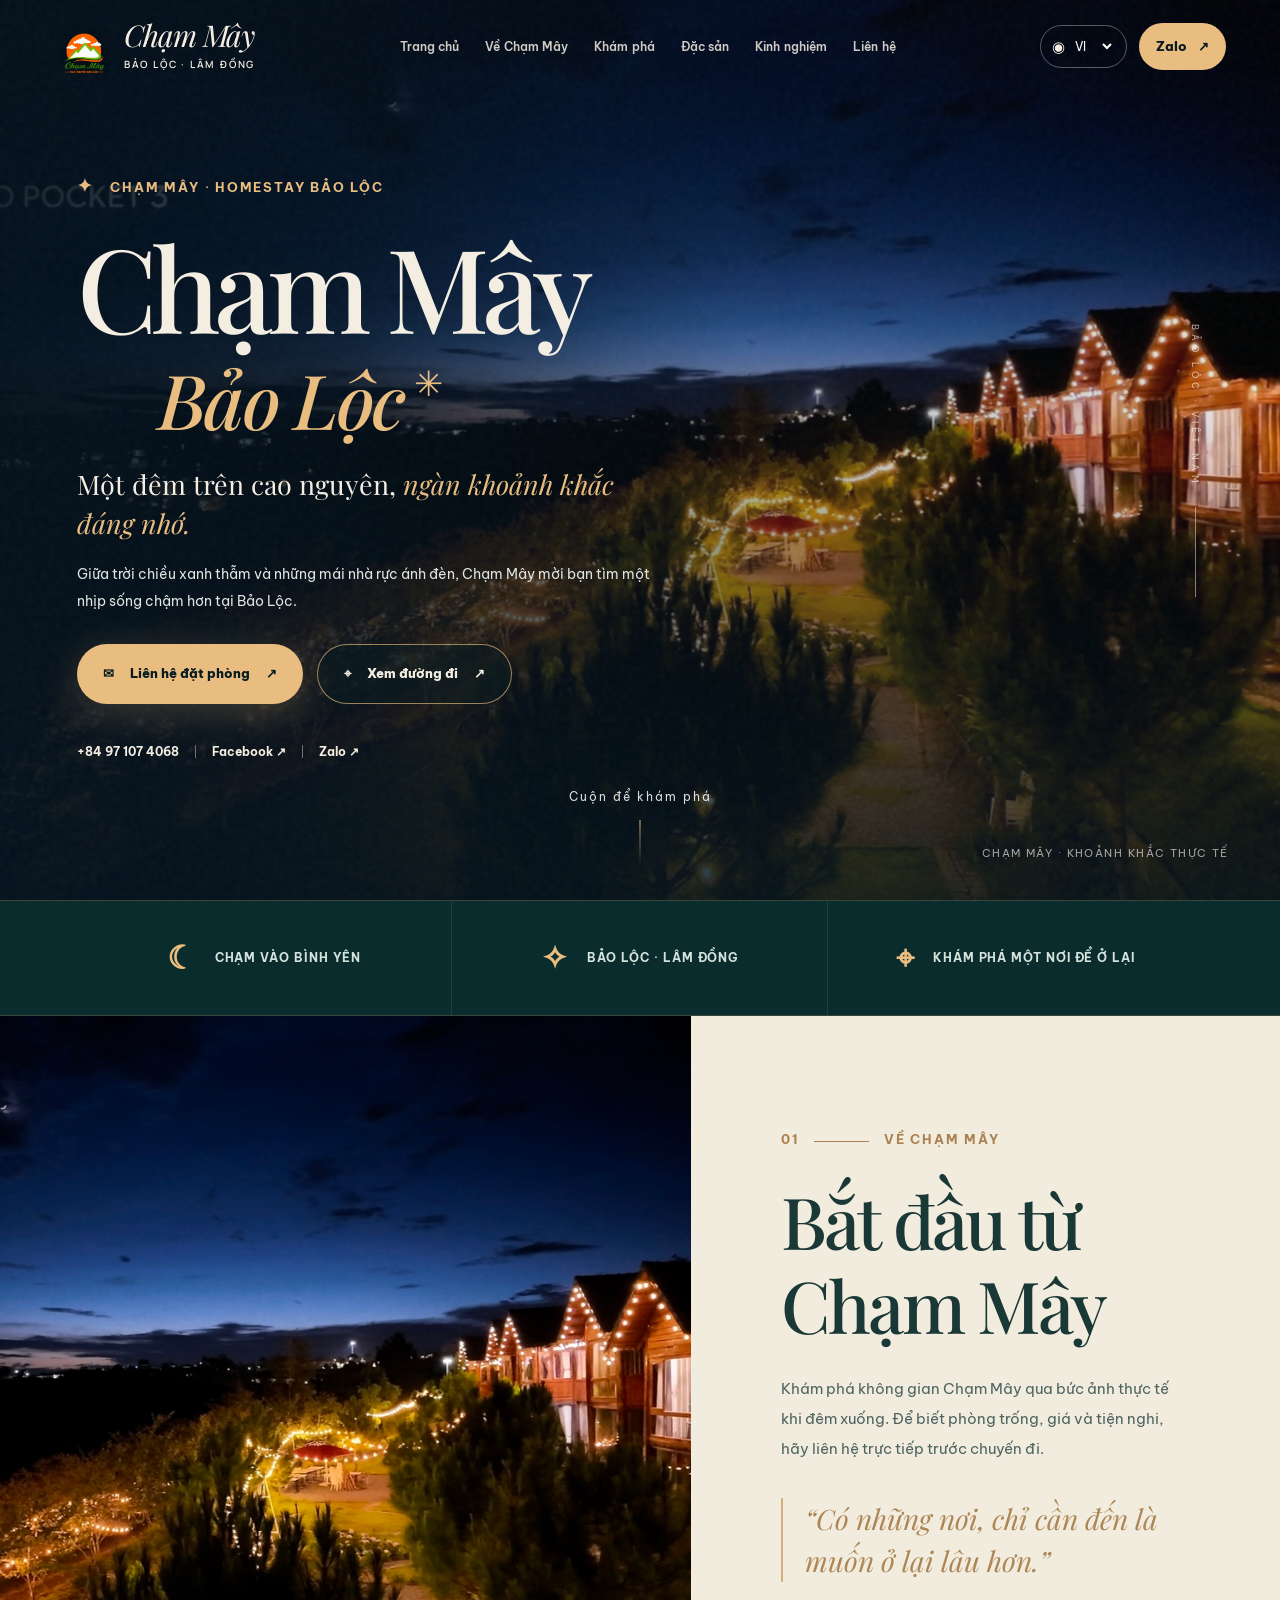
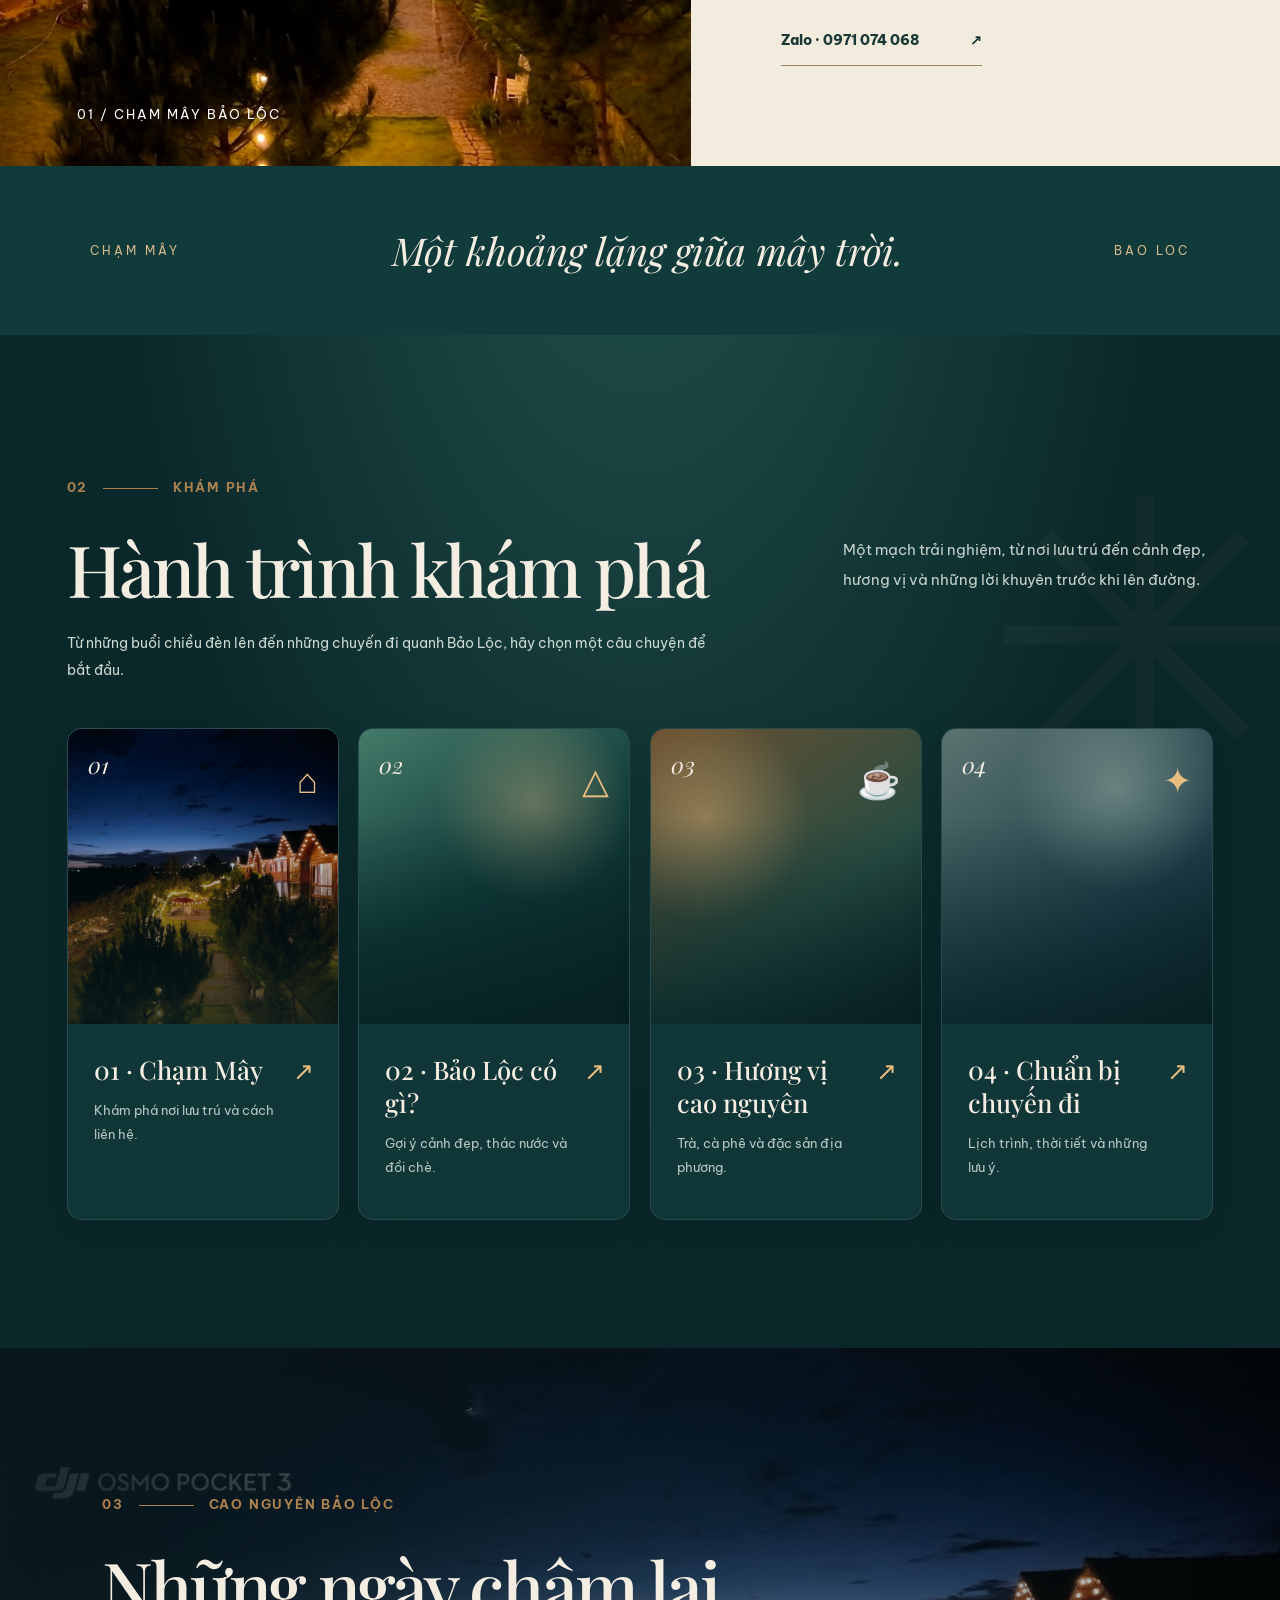
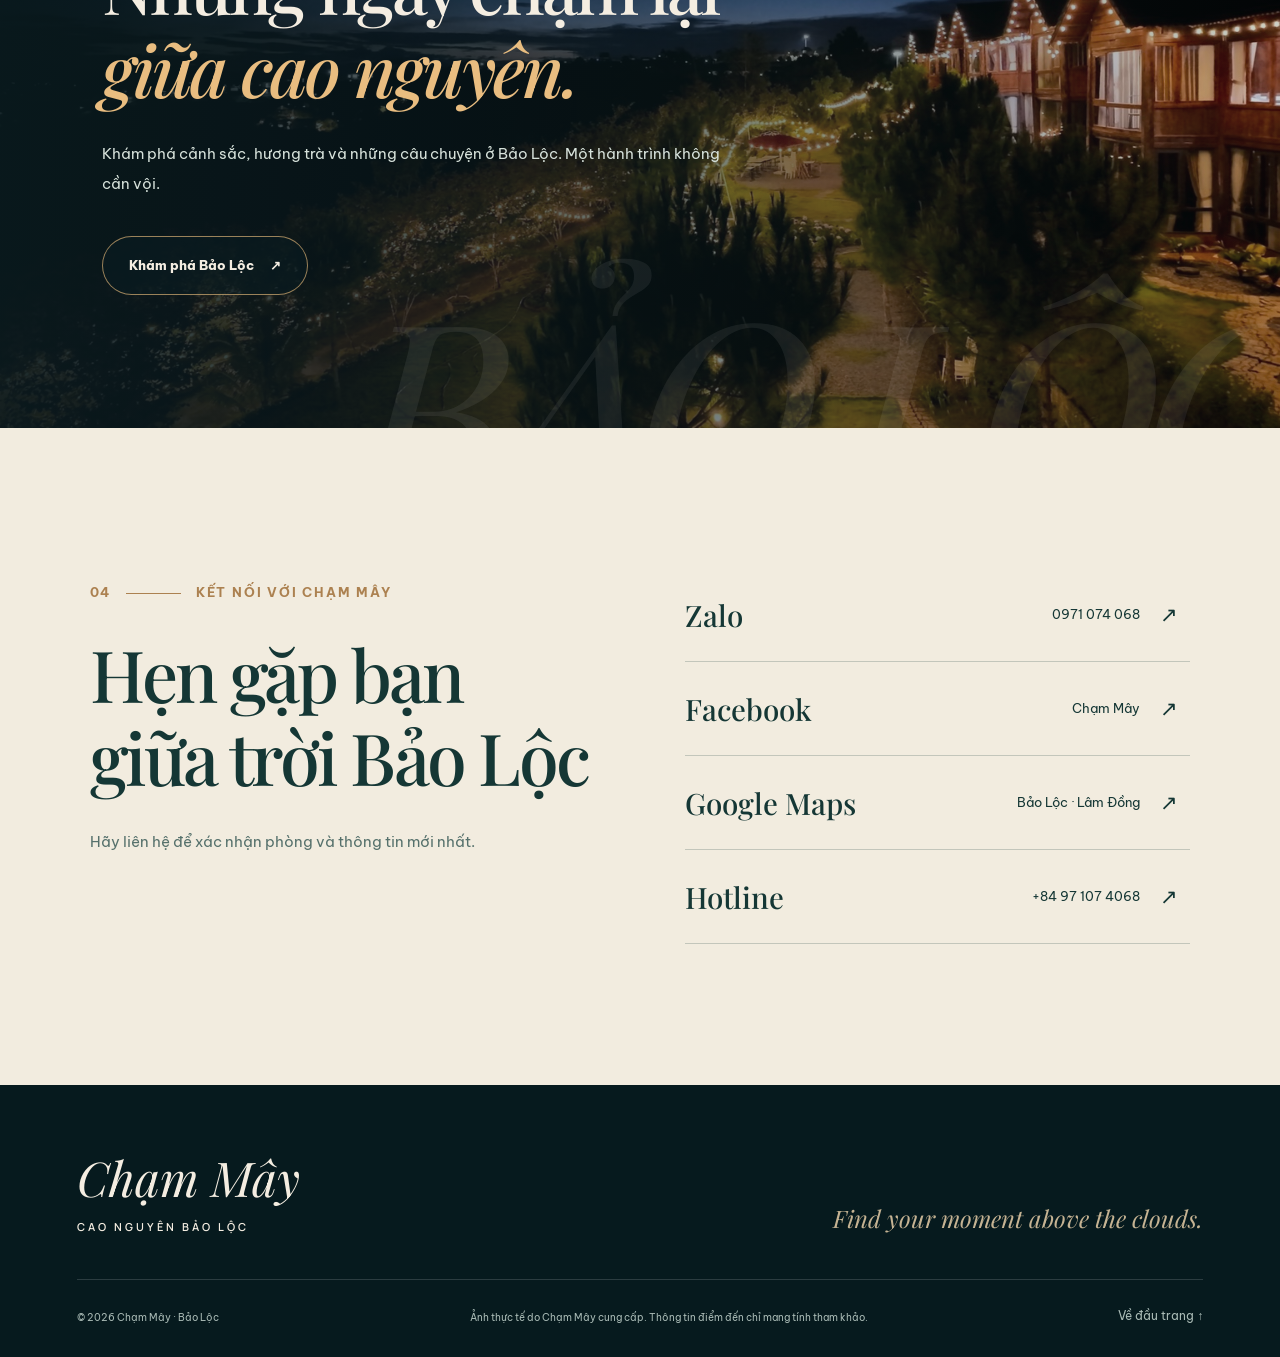
==== commit aa84de76: "Add files via upload" ====
--- a/index.html
+++ b/index.html
@@ -1 +1 @@
-<!doctype html><html lang="vi"><head><meta charset="utf-8"><meta name="viewport" content="width=device-width,initial-scale=1,viewport-fit=cover"><meta name="theme-color" content="#071b20"><meta name="google-site-verification" content="GvYN1q4wBFWUE0IxILUatp30PlEIML89ys5nn8n5KYk"><title>Chạm Mây Bảo Lộc | Homestay giữa cao nguyên</title><meta name="description" content="Khám phá Chạm Mây Bảo Lộc qua hình ảnh thực tế, tìm hiểu lưu trú, điểm tham quan, đặc sản và kinh nghiệm du lịch. Liên hệ Zalo 0971074068."><meta name="robots" content="index,follow,max-image-preview:large"><link rel="canonical" href="https://namcchet-cloud.github.io/Chammay/"><meta property="og:type" content="website"><meta property="og:title" content="Chạm Mây Bảo Lộc | Homestay giữa cao nguyên"><meta property="og:description" content="Chạm Mây, nơi ánh đèn ấm gặp bầu trời cao nguyên. Khám phá Bảo Lộc và liên hệ đặt phòng."><meta property="og:image" content="https://namcchet-cloud.github.io/Chammay/assets/cham-may-evening-original.jpg"><meta property="og:url" content="https://namcchet-cloud.github.io/Chammay/"><link rel="icon" href="assets/cham-may-brand.png"><link rel="preconnect" href="https://fonts.googleapis.com"><link rel="preconnect" href="https://fonts.gstatic.com" crossorigin><link href="https://fonts.googleapis.com/css2?family=Be+Vietnam+Pro:wght@400;500;600;700&family=Manrope:wght@400;500;600;700;800&family=Playfair+Display:ital,wght@0,400;0,500;0,600;1,400;1,500&display=swap" rel="stylesheet"><link rel="stylesheet" href="experience.css"><script src="translations.js" defer></script><script src="experience.js" defer></script><script type="application/ld+json">{"@context":"https://schema.org","@graph":[{"@type":"WebSite","name":"Chạm Mây Bảo Lộc","url":"https://namcchet-cloud.github.io/Chammay/","inLanguage":["vi-VN","en","ru","zh-CN"]},{"@type":"LodgingBusiness","name":"Chạm Mây","url":"https://namcchet-cloud.github.io/Chammay/","telephone":"+84971074068","image":"https://namcchet-cloud.github.io/Chammay/assets/cham-may-evening-original.jpg","hasMap":"https://maps.app.goo.gl/M32gRNtKE1VSWNkh6?g_st=ic","sameAs":["https://zalo.me/0971074068","https://www.facebook.com/share/1QpdSJoNGC/?mibextid=wwXIfr"],"address":{"@type":"PostalAddress","addressLocality":"Bảo Lộc","addressRegion":"Lâm Đồng","addressCountry":"VN"}}]}</script></head><body><div class="reading-progress" aria-hidden="true"></div><div class="cursor-glow" aria-hidden="true"></div><header class="header" id="top"><a class="brand" href="#top" aria-label="Chạm Mây - trang chủ"><span class="brand-mark"><img src="assets/cham-may-brand.png" alt=""></span><span class="brand-type">Chạm Mây<small>BẢO LỘC · LÂM ĐỒNG</small></span></a><button id="menuToggle" class="menu-toggle" aria-controls="siteNav" aria-expanded="false" aria-label="Mở menu"><span></span><span></span><span></span></button><nav id="siteNav" class="nav"><a href="#top" data-nav="0"></a><a href="#story" data-nav="1"></a><a href="#discover" data-nav="2"></a><a href="dac-san-bao-loc.html" data-nav="3"></a><a href="kinh-nghiem-bao-loc.html" data-nav="4"></a><a href="#contact" data-nav="5"></a></nav><div class="header-right"><label class="language"><span>◉</span><select id="languageSelect" aria-label="Chọn ngôn ngữ"><option value="vi">VI</option><option value="en">EN</option><option value="ru">RU</option><option value="zh">中文</option></select></label><a class="header-contact" href="https://zalo.me/0971074068" target="_blank" rel="noopener">Zalo <span>↗</span></a></div></header><main><section class="hero" id="home"><div class="hero-photo" aria-hidden="true"></div><div class="hero-vignette" aria-hidden="true"></div><div class="hero-grain" aria-hidden="true"></div><div class="hero-layout"><div class="hero-copy"><p class="overline enter"><span class="tiny-star">✦</span> <span data-i18n="eyebrow"></span></p><h1 class="enter">Chạm Mây<span>Bảo Lộc<span class="accent-star">✳</span></span></h1><p class="hero-sub enter"><span data-i18n="title"></span> <em data-i18n="title2"></em></p><p class="hero-description enter" data-i18n="desc"></p><div class="hero-actions enter"><a class="button primary" href="https://zalo.me/0971074068" target="_blank" rel="noopener"><span class="button-icon">✉</span><span data-i18n="contact"></span><span>↗</span></a><a class="button ghost" href="https://maps.app.goo.gl/M32gRNtKE1VSWNkh6?g_st=ic" target="_blank" rel="noopener"><span>⌖</span><span data-i18n="map"></span><span>↗</span></a></div><div class="hero-contacts enter"><a href="tel:+84971074068">+84 97 107 4068</a><span class="sep"></span><a href="https://www.facebook.com/share/1QpdSJoNGC/?mibextid=wwXIfr" target="_blank" rel="noopener">Facebook ↗</a><span class="sep"></span><a href="https://zalo.me/0971074068" target="_blank" rel="noopener">Zalo ↗</a></div></div><div class="hero-side"><span class="vertical-label">BAO LOC / VIETNAM / 2026</span><span class="vertical-rule"></span></div></div><a class="scroll-indicator" href="#story"><span data-i18n="scroll"></span><span class="scroll-line"></span></a><span class="photo-credit">CHẠM MÂY · ẢNH THỰC TẾ</span></section><section class="quick-strip" aria-label="Điểm nổi bật"><div><span class="strip-icon">☾</span><span>THE HIGHLAND ESCAPE</span></div><div><span class="strip-icon">✧</span><span>BAO LOC · LAM DONG</span></div><div><span class="strip-icon">⌖</span><span>DISCOVER YOUR NEXT STAY</span></div></section><section class="story" id="story"><div class="story-image reveal"><img src="assets/cham-may-evening-original.jpg" alt="Các căn nhà gỗ Chạm Mây lên đèn lúc chạng vạng tại Bảo Lộc" loading="lazy"><span class="image-label">01 / A PLACE TO REMEMBER</span></div><div class="story-copy reveal"><p class="section-eyebrow">01 <span></span> THE PLACE</p><h2 data-i18n="about"></h2><p data-i18n="aboutbody"></p><div class="story-quote">“Some places are meant to be felt, not rushed.”</div><a class="text-cta" href="https://zalo.me/0971074068" target="_blank" rel="noopener">Zalo · 0971 074 068 <span>↗</span></a></div></section><section class="interlude"><span>CHẠM MÂY</span><p>Between the clouds and the quiet.</p><span>BAO LOC</span></section><section class="discover" id="discover"><div class="discover-heading reveal"><div><p class="section-eyebrow">02 <span></span> THE JOURNEY</p><h2 data-i18n="journey"></h2></div><p data-i18n="journeybody"></p></div><div class="journey-cards"><a class="journey-card card-one reveal" href="#story"><div class="card-visual visual-one"><span>01</span><span class="card-icon">⌂</span></div><div class="card-body"><h3 data-card-title="0"></h3><p data-card-desc="0"></p><span class="card-arrow">↗</span></div></a><a class="journey-card card-two reveal" href="du-lich-bao-loc.html"><div class="card-visual visual-two"><span>02</span><span class="card-icon">△</span></div><div class="card-body"><h3 data-card-title="1"></h3><p data-card-desc="1"></p><span class="card-arrow">↗</span></div></a><a class="journey-card card-three reveal" href="dac-san-bao-loc.html"><div class="card-visual visual-three"><span>03</span><span class="card-icon">☕</span></div><div class="card-body"><h3 data-card-title="2"></h3><p data-card-desc="2"></p><span class="card-arrow">↗</span></div></a><a class="journey-card card-four reveal" href="kinh-nghiem-bao-loc.html"><div class="card-visual visual-four"><span>04</span><span class="card-icon">✦</span></div><div class="card-body"><h3 data-card-title="3"></h3><p data-card-desc="3"></p><span class="card-arrow">↗</span></div></a></div></section><section class="feature"><div class="feature-bg"></div><div class="feature-content reveal"><p class="section-eyebrow">03 <span></span> THE HIGHLANDS</p><h2>Những ngày chậm lại<br><em>giữa cao nguyên.</em></h2><p>Khám phá cảnh sắc, hương trà và những câu chuyện ở Bảo Lộc. Một hành trình không cần vội.</p><a class="button ghost" href="du-lich-bao-loc.html">Khám phá Bảo Lộc <span>↗</span></a></div></section><section class="contact" id="contact"><div class="contact-text reveal"><p class="section-eyebrow">04 <span></span> STAY IN TOUCH</p><h2 data-i18n="cta"></h2><p data-i18n="ctadesc"></p></div><div class="contact-links reveal"><a href="https://zalo.me/0971074068" target="_blank" rel="noopener"><span>Zalo</span><small>0971 074 068</small><b>↗</b></a><a href="https://www.facebook.com/share/1QpdSJoNGC/?mibextid=wwXIfr" target="_blank" rel="noopener"><span>Facebook</span><small>Chạm Mây</small><b>↗</b></a><a href="https://maps.app.goo.gl/M32gRNtKE1VSWNkh6?g_st=ic" target="_blank" rel="noopener"><span>Google Maps</span><small>Bảo Lộc · Lâm Đồng</small><b>↗</b></a><a href="tel:+84971074068"><span>Hotline</span><small>+84 97 107 4068</small><b>↗</b></a></div></section></main><footer class="footer"><div class="footer-top"><a class="footer-logo" href="#top">Chạm Mây<small>CAO NGUYÊN BẢO LỘC</small></a><span>Find your moment above the clouds.</span></div><div class="footer-bottom"><small>© 2026 Chạm Mây · Bảo Lộc</small><small data-i18n="note"></small><a href="#top">Về đầu trang ↑</a></div></footer><div class="mobile-cta"><a href="https://zalo.me/0971074068" target="_blank" rel="noopener">Nhắn Zalo ↗</a><a href="tel:+84971074068">Gọi ngay ☎</a></div></body></html>
+<!doctype html><html lang="vi"><head><meta charset="utf-8"><meta name="viewport" content="width=device-width,initial-scale=1,viewport-fit=cover"><meta name="theme-color" content="#071b20"><meta name="google-site-verification" content="GvYN1q4wBFWUE0IxILUatp30PlEIML89ys5nn8n5KYk"><title>Chạm Mây Bảo Lộc | Homestay giữa cao nguyên</title><meta name="description" content="Khám phá Chạm Mây Bảo Lộc qua hình ảnh thực tế, tìm hiểu lưu trú, điểm tham quan, đặc sản và kinh nghiệm du lịch. Liên hệ Zalo 0971074068."><meta name="robots" content="index,follow,max-image-preview:large"><link rel="canonical" href="https://namcchet-cloud.github.io/Chammay/"><meta property="og:type" content="website"><meta property="og:title" content="Chạm Mây Bảo Lộc | Homestay giữa cao nguyên"><meta property="og:description" content="Chạm Mây, nơi ánh đèn ấm gặp bầu trời cao nguyên. Khám phá Bảo Lộc và liên hệ đặt phòng."><meta property="og:image" content="https://namcchet-cloud.github.io/Chammay/assets/cham-may-evening-original.jpg"><meta property="og:url" content="https://namcchet-cloud.github.io/Chammay/"><link rel="icon" href="assets/cham-may-brand.png"><link rel="preconnect" href="https://fonts.googleapis.com"><link rel="preconnect" href="https://fonts.gstatic.com" crossorigin><link href="https://fonts.googleapis.com/css2?family=Be+Vietnam+Pro:wght@400;500;600;700&family=Manrope:wght@400;500;600;700;800&family=Playfair+Display:ital,wght@0,400;0,500;0,600;1,400;1,500&display=swap" rel="stylesheet"><link rel="stylesheet" href="experience.css"><link rel="stylesheet" href="refined-v4.css"><script src="translations.js" defer></script><script src="experience.js" defer></script><script src="motion-v4.js" defer></script><script type="application/ld+json">{"@context":"https://schema.org","@graph":[{"@type":"WebSite","name":"Chạm Mây Bảo Lộc","url":"https://namcchet-cloud.github.io/Chammay/","inLanguage":["vi-VN","en","ru","zh-CN"]},{"@type":"LodgingBusiness","name":"Chạm Mây","url":"https://namcchet-cloud.github.io/Chammay/","telephone":"+84971074068","image":"https://namcchet-cloud.github.io/Chammay/assets/cham-may-evening-original.jpg","hasMap":"https://maps.app.goo.gl/M32gRNtKE1VSWNkh6?g_st=ic","sameAs":["https://zalo.me/0971074068","https://www.facebook.com/share/1QpdSJoNGC/?mibextid=wwXIfr"],"address":{"@type":"PostalAddress","addressLocality":"Bảo Lộc","addressRegion":"Lâm Đồng","addressCountry":"VN"}}]}</script></head><body><div class="reading-progress" aria-hidden="true"></div><div class="ambient-orb" aria-hidden="true"></div><div class="cursor-glow" aria-hidden="true"></div><header class="header" id="top"><a class="brand" href="#top" aria-label="Chạm Mây - trang chủ"><span class="brand-mark"><img src="assets/cham-may-brand.png" alt=""></span><span class="brand-type">Chạm Mây<small>BẢO LỘC · LÂM ĐỒNG</small></span></a><button id="menuToggle" class="menu-toggle" aria-controls="siteNav" aria-expanded="false" aria-label="Mở menu"><span></span><span></span><span></span></button><nav id="siteNav" class="nav"><a href="#top" data-nav="0"></a><a href="#story" data-nav="1"></a><a href="#discover" data-nav="2"></a><a href="dac-san-bao-loc.html" data-nav="3"></a><a href="kinh-nghiem-bao-loc.html" data-nav="4"></a><a href="#contact" data-nav="5"></a></nav><div class="header-right"><label class="language"><span>◉</span><select id="languageSelect" aria-label="Chọn ngôn ngữ"><option value="vi">VI</option><option value="en">EN</option><option value="ru">RU</option><option value="zh">中文</option></select></label><a class="header-contact" href="https://zalo.me/0971074068" target="_blank" rel="noopener">Zalo <span>↗</span></a></div></header><main><section class="hero" id="home"><div class="hero-photo" aria-hidden="true"></div><div class="hero-vignette" aria-hidden="true"></div><div class="hero-grain" aria-hidden="true"></div><div class="hero-layout"><div class="hero-copy"><p class="overline enter"><span class="tiny-star">✦</span> <span data-i18n="eyebrow"></span></p><h1 class="enter">Chạm Mây<span>Bảo Lộc<span class="accent-star">✳</span></span></h1><p class="hero-sub enter"><span data-i18n="title"></span> <em data-i18n="title2"></em></p><p class="hero-description enter" data-i18n="desc"></p><div class="hero-actions enter"><a class="button primary" href="https://zalo.me/0971074068" target="_blank" rel="noopener"><span class="button-icon">✉</span><span data-i18n="contact"></span><span>↗</span></a><a class="button ghost" href="https://maps.app.goo.gl/M32gRNtKE1VSWNkh6?g_st=ic" target="_blank" rel="noopener"><span>⌖</span><span data-i18n="map"></span><span>↗</span></a></div><div class="hero-contacts enter"><a href="tel:+84971074068">+84 97 107 4068</a><span class="sep"></span><a href="https://www.facebook.com/share/1QpdSJoNGC/?mibextid=wwXIfr" target="_blank" rel="noopener">Facebook ↗</a><span class="sep"></span><a href="https://zalo.me/0971074068" target="_blank" rel="noopener">Zalo ↗</a></div></div><div class="hero-side"><span class="vertical-label">BẢO LỘC · VIỆT NAM</span><span class="vertical-rule"></span></div></div><a class="scroll-indicator" href="#story"><span data-i18n="scroll"></span><span class="scroll-line"></span></a><span class="photo-credit">CHẠM MÂY · KHOẢNH KHẮC THỰC TẾ</span></section><section class="quick-strip" aria-label="Điểm nổi bật"><div><span class="strip-icon">☾</span><span>CHẠM VÀO BÌNH YÊN</span></div><div><span class="strip-icon">✧</span><span>BẢO LỘC · LÂM ĐỒNG</span></div><div><span class="strip-icon">⌖</span><span>KHÁM PHÁ MỘT NƠI ĐỂ Ở LẠI</span></div></section><section class="story" data-motion="story" id="story"><div class="story-image reveal"><img src="assets/cham-may-evening-original.jpg" alt="Các căn nhà gỗ Chạm Mây lên đèn lúc chạng vạng tại Bảo Lộc" loading="lazy"><span class="image-label">01 / CHẠM MÂY BẢO LỘC</span></div><div class="story-copy reveal"><p class="section-eyebrow">01 <span></span> VỀ CHẠM MÂY</p><h2 data-i18n="about"></h2><p data-i18n="aboutbody"></p><div class="story-quote">“Có những nơi, chỉ cần đến là muốn ở lại lâu hơn.”</div><a class="text-cta" href="https://zalo.me/0971074068" target="_blank" rel="noopener">Zalo · 0971 074 068 <span>↗</span></a></div></section><section class="interlude" data-motion="interlude"><span>CHẠM MÂY</span><p>Một khoảng lặng giữa mây trời.</p><span>BAO LOC</span></section><section class="discover" data-motion="discover" id="discover"><div class="discover-heading reveal"><div><p class="section-eyebrow">02 <span></span> KHÁM PHÁ</p><h2 data-i18n="journey"></h2></div><p data-i18n="journeybody"></p></div><p class="discover-intro reveal">Từ những buổi chiều đèn lên đến những chuyến đi quanh Bảo Lộc, hãy chọn một câu chuyện để bắt đầu.</p><div class="journey-cards"><a class="journey-card card-one reveal" href="#story"><div class="card-visual visual-one"><span>01</span><span class="card-icon">⌂</span></div><div class="card-body"><h3 data-card-title="0"></h3><p data-card-desc="0"></p><span class="card-arrow">↗</span></div></a><a class="journey-card card-two reveal" href="du-lich-bao-loc.html"><div class="card-visual visual-two"><span>02</span><span class="card-icon">△</span></div><div class="card-body"><h3 data-card-title="1"></h3><p data-card-desc="1"></p><span class="card-arrow">↗</span></div></a><a class="journey-card card-three reveal" href="dac-san-bao-loc.html"><div class="card-visual visual-three"><span>03</span><span class="card-icon">☕</span></div><div class="card-body"><h3 data-card-title="2"></h3><p data-card-desc="2"></p><span class="card-arrow">↗</span></div></a><a class="journey-card card-four reveal" href="kinh-nghiem-bao-loc.html"><div class="card-visual visual-four"><span>04</span><span class="card-icon">✦</span></div><div class="card-body"><h3 data-card-title="3"></h3><p data-card-desc="3"></p><span class="card-arrow">↗</span></div></a></div></section><section class="feature" data-motion="feature"><div class="feature-bg"></div><span class="feature-decor" aria-hidden="true">BẢO LỘC</span><div class="feature-content reveal"><p class="section-eyebrow">03 <span></span> CAO NGUYÊN BẢO LỘC</p><h2>Những ngày chậm lại<br><em>giữa cao nguyên.</em></h2><p>Khám phá cảnh sắc, hương trà và những câu chuyện ở Bảo Lộc. Một hành trình không cần vội.</p><a class="button ghost" href="du-lich-bao-loc.html">Khám phá Bảo Lộc <span>↗</span></a></div></section><section class="contact" data-motion="contact" id="contact"><div class="contact-text reveal"><p class="section-eyebrow">04 <span></span> KẾT NỐI VỚI CHẠM MÂY</p><h2 data-i18n="cta"></h2><p data-i18n="ctadesc"></p></div><div class="contact-links reveal"><a href="https://zalo.me/0971074068" target="_blank" rel="noopener"><span>Zalo</span><small>0971 074 068</small><b>↗</b></a><a href="https://www.facebook.com/share/1QpdSJoNGC/?mibextid=wwXIfr" target="_blank" rel="noopener"><span>Facebook</span><small>Chạm Mây</small><b>↗</b></a><a href="https://maps.app.goo.gl/M32gRNtKE1VSWNkh6?g_st=ic" target="_blank" rel="noopener"><span>Google Maps</span><small>Bảo Lộc · Lâm Đồng</small><b>↗</b></a><a href="tel:+84971074068"><span>Hotline</span><small>+84 97 107 4068</small><b>↗</b></a></div></section></main><footer class="footer"><div class="footer-top"><a class="footer-logo" href="#top">Chạm Mây<small>CAO NGUYÊN BẢO LỘC</small></a><span>Find your moment above the clouds.</span></div><div class="footer-bottom"><small>© 2026 Chạm Mây · Bảo Lộc</small><small data-i18n="note"></small><a href="#top">Về đầu trang ↑</a></div></footer><div class="mobile-cta"><a href="https://zalo.me/0971074068" target="_blank" rel="noopener">Nhắn Zalo ↗</a><a href="tel:+84971074068">Gọi ngay ☎</a></div></body></html>
--- a/refined-v4.css
+++ b/refined-v4.css
@@ -0,0 +1,19 @@
+/* Chạm Mây v4: refined visual hierarchy and motion, no frameworks */
+:root{--gold:#e9bd80;--cream:#f4ede1;--deep:#071e25;--ease:cubic-bezier(.22,1,.36,1)}
+html{scroll-behavior:smooth;scroll-padding-top:86px}body{font-family:'Be Vietnam Pro',sans-serif;font-size:15px;line-height:1.8;overflow-x:hidden}::selection{background:#e9bd80;color:#102d30}
+.header{padding-inline:clamp(22px,4.2vw,84px);transition:background .6s var(--ease),padding .6s var(--ease),box-shadow .6s var(--ease)}.header.scrolled{box-shadow:0 12px 40px #0002}.nav a{font-size:clamp(12px,.88vw,15px);letter-spacing:.01em;font-weight:600}.brand-type{letter-spacing:-.035em}.brand-type small{font-size:10px;letter-spacing:.18em}.header-contact{font-size:13px}
+.hero{min-height:760px;height:min(940px,100svh)}.hero-photo{animation:cmHero 15s var(--ease) both;will-change:transform}.hero-vignette{background:linear-gradient(90deg,#03111de8 0%,#03111dc4 27%,#03111d4d 57%,#03111d15 100%),linear-gradient(0deg,#03141bcf 0%,transparent 48%)}.hero-layout{padding-inline:clamp(25px,6vw,120px)}.hero-copy{max-width:min(850px,76vw)}.hero h1{font-size:clamp(78px,9.1vw,162px);line-height:1.05;letter-spacing:-.055em;text-wrap:balance;text-shadow:0 10px 45px #0004}.hero-sub{font-size:clamp(21px,2.1vw,34px);line-height:1.45}.hero-description{font-size:clamp(14px,1.06vw,17px);line-height:1.95;max-width:580px}.overline,.section-eyebrow{font-size:clamp(12px,1vw,15px)!important;letter-spacing:.14em!important;font-weight:700}.button{font-size:clamp(13px,1vw,15px);padding:17px 26px;transition:transform .55s var(--ease),box-shadow .55s var(--ease),background .35s}.button:hover{transform:translateY(-4px);box-shadow:0 15px 35px #0004}.hero-contacts{font-size:clamp(12px,.95vw,15px)}.scroll-indicator{font-size:12px}.photo-credit{font-size:11px;letter-spacing:.13em}
+.quick-strip{min-height:116px;gap:0}.quick-strip>div{font-size:clamp(11px,.9vw,14px);letter-spacing:.08em;font-weight:650}.strip-icon{font-size:32px}
+.story{grid-template-columns:1.08fr .92fr;min-height:750px}.story-image{min-height:680px}.story-image img{transition:transform 1.5s var(--ease);object-position:76% 50%}.story-copy{padding:clamp(64px,7.5vw,130px) clamp(34px,7vw,125px)}.story h2,.discover h2,.feature h2,.contact h2{font-size:clamp(49px,5.6vw,92px);line-height:1.16;letter-spacing:-.038em;text-wrap:balance}.story-copy>p:not(.section-eyebrow),.discover-heading>p,.feature-content>p:not(.section-eyebrow),.contact-text>p:not(.section-eyebrow){font-size:clamp(15px,1.12vw,18px);line-height:2}.story-quote{font-size:clamp(23px,2.2vw,35px);line-height:1.5}.image-label{font-size:13px}.text-cta{font-size:14px}
+.interlude{min-height:165px;position:relative;overflow:hidden}.interlude:before{content:'';position:absolute;inset:0;background:linear-gradient(110deg,transparent,#ffffff0a,transparent);transform:translateX(-100%);animation:cmShimmer 13s ease-in-out infinite}.interlude p{font-size:clamp(26px,3vw,47px)}.interlude span{font-size:12px}
+.discover{padding:clamp(95px,10vw,170px) clamp(24px,5.2vw,115px);position:relative;overflow:hidden}.discover:before{content:'✳';position:absolute;right:-2vw;top:2vw;font:300 clamp(180px,30vw,500px) 'Playfair Display',serif;color:#e9bd8008;pointer-events:none}.discover-heading{position:relative;z-index:1;margin-bottom:20px}.discover-intro{max-width:650px;color:#cbd9d2;font-size:clamp(14px,1.1vw,17px);margin:0 0 45px;line-height:1.9}.journey-cards{gap:clamp(14px,1.5vw,28px)}.journey-card{border-radius:15px;box-shadow:0 12px 35px #00141724;transition:transform .8s var(--ease),box-shadow .8s var(--ease),border-color .5s}.journey-card:hover{transform:translateY(-10px);box-shadow:0 30px 65px #0006}.card-visual{height:clamp(220px,23vw,365px);transition:background-size 1s var(--ease)}.card-visual:before{content:'';position:absolute;inset:0;background:linear-gradient(125deg,transparent,#f4c78324,transparent);transform:translateX(-120%);transition:transform 1.1s var(--ease);z-index:1}.journey-card:hover .card-visual:before{transform:translateX(120%)}.card-body{padding:29px 26px 36px;min-height:195px}.card-body h3{font-size:clamp(24px,2vw,33px)}.card-body p{font-size:clamp(13px,1vw,15px);line-height:1.85}.card-icon{font-size:35px}.card-arrow{font-size:25px}
+.feature{min-height:680px}.feature-bg{transform:scale(1.07);transition:transform 2.2s var(--ease)}.feature.is-in-view .feature-bg{transform:scale(1)}.feature-content{padding:110px clamp(28px,8vw,160px);max-width:980px}.feature-decor{position:absolute;right:-1vw;bottom:-8vw;font:italic 400 clamp(120px,20vw,350px) 'Playfair Display',serif;letter-spacing:-.08em;color:#fff1;pointer-events:none;line-height:1}.feature-content>p:not(.section-eyebrow){max-width:620px}
+.contact{padding:clamp(105px,11vw,180px) clamp(28px,7vw,140px);gap:clamp(45px,7vw,120px)}.contact-links a{padding:27px 0;transition:padding .6s var(--ease),color .4s,background .4s}.contact-links span{font-size:clamp(25px,2.3vw,37px)}.contact-links small{font-size:13px}.footer-top>span{font-size:24px}.footer-bottom{font-size:12px}.footer-logo small{font-size:11px}
+/* Independent reveals with distinct directions and gentle stagger */
+.reveal{opacity:0;transform:translate3d(0,48px,0);filter:blur(5px);transition:opacity 1.15s var(--ease),transform 1.15s var(--ease),filter 1.15s var(--ease)}.reveal.visible{opacity:1;transform:translate3d(0,0,0);filter:blur(0)}.story-image.reveal{transform:translate3d(-48px,0,0)}.story-copy.reveal{transform:translate3d(48px,0,0)}.story-image.reveal.visible,.story-copy.reveal.visible{transform:none}.journey-card:nth-child(2){transition-delay:.1s}.journey-card:nth-child(3){transition-delay:.2s}.journey-card:nth-child(4){transition-delay:.3s}.contact-links.reveal{transform:translate3d(35px,0,0)}.contact-links.reveal.visible{transform:none}
+.ambient-orb{position:fixed;z-index:0;pointer-events:none;top:10vh;right:-200px;width:360px;height:360px;border-radius:50%;background:radial-gradient(circle,#e9bd8012,transparent 68%);filter:blur(28px)}
+@keyframes cmHero{from{transform:scale(1.11)}to{transform:scale(1.015)}}@keyframes cmShimmer{0%,65%,100%{transform:translateX(-100%)}80%{transform:translateX(100%)}}
+@media(max-width:1100px){.nav a{font-size:12px}.hero h1{font-size:clamp(76px,9vw,120px)}}
+@media(max-width:800px){.hero{min-height:720px;height:90svh}.hero-copy{max-width:100%}.hero-layout{padding:125px 25px 100px}.hero h1{font-size:clamp(68px,12vw,105px)}.hero-description{font-size:14px}.story{grid-template-columns:1fr}.story-image{min-height:460px}.story-copy{padding:70px 32px 95px}.discover-heading{gap:12px}.journey-cards{grid-template-columns:repeat(2,minmax(0,1fr))}.feature{min-height:550px}.feature-decor{font-size:160px;bottom:-30px}.contact{grid-template-columns:1fr}.story-image.reveal,.story-copy.reveal,.contact-links.reveal{transform:translateY(35px)}}
+@media(max-width:520px){.hero{height:790px;min-height:710px}.hero-layout{padding:118px 22px 90px}.hero h1{font-size:clamp(64px,15vw,85px)}.hero-sub{font-size:20px}.hero-contacts{font-size:11px}.quick-strip{min-height:0}.quick-strip>div{font-size:12px}.story-image{min-height:350px}.story h2,.discover h2,.feature h2,.contact h2{font-size:clamp(45px,11vw,65px)}.story-copy>p:not(.section-eyebrow),.discover-heading>p,.feature-content>p:not(.section-eyebrow),.contact-text>p:not(.section-eyebrow){font-size:15px}.discover{padding:85px 22px}.journey-cards{grid-template-columns:1fr}.card-visual{height:265px}.card-body{min-height:155px}.feature-content{padding:95px 26px}.contact{padding:95px 27px}.contact-links small{display:block;font-size:11px}.contact-links a{grid-template-columns:1fr auto 22px;gap:8px}.contact-links span{font-size:23px}.footer-top>span{font-size:20px}.interlude{min-height:135px}.interlude p{font-size:26px}.overline,.section-eyebrow{font-size:12px!important}}
+@media(prefers-reduced-motion:reduce){html{scroll-behavior:auto}.hero-photo,.interlude:before{animation:none!important}.reveal,.story-image.reveal,.story-copy.reveal,.contact-links.reveal{opacity:1;transform:none;filter:none;transition:none}.feature-bg{transform:none}.ambient-orb{display:none}}
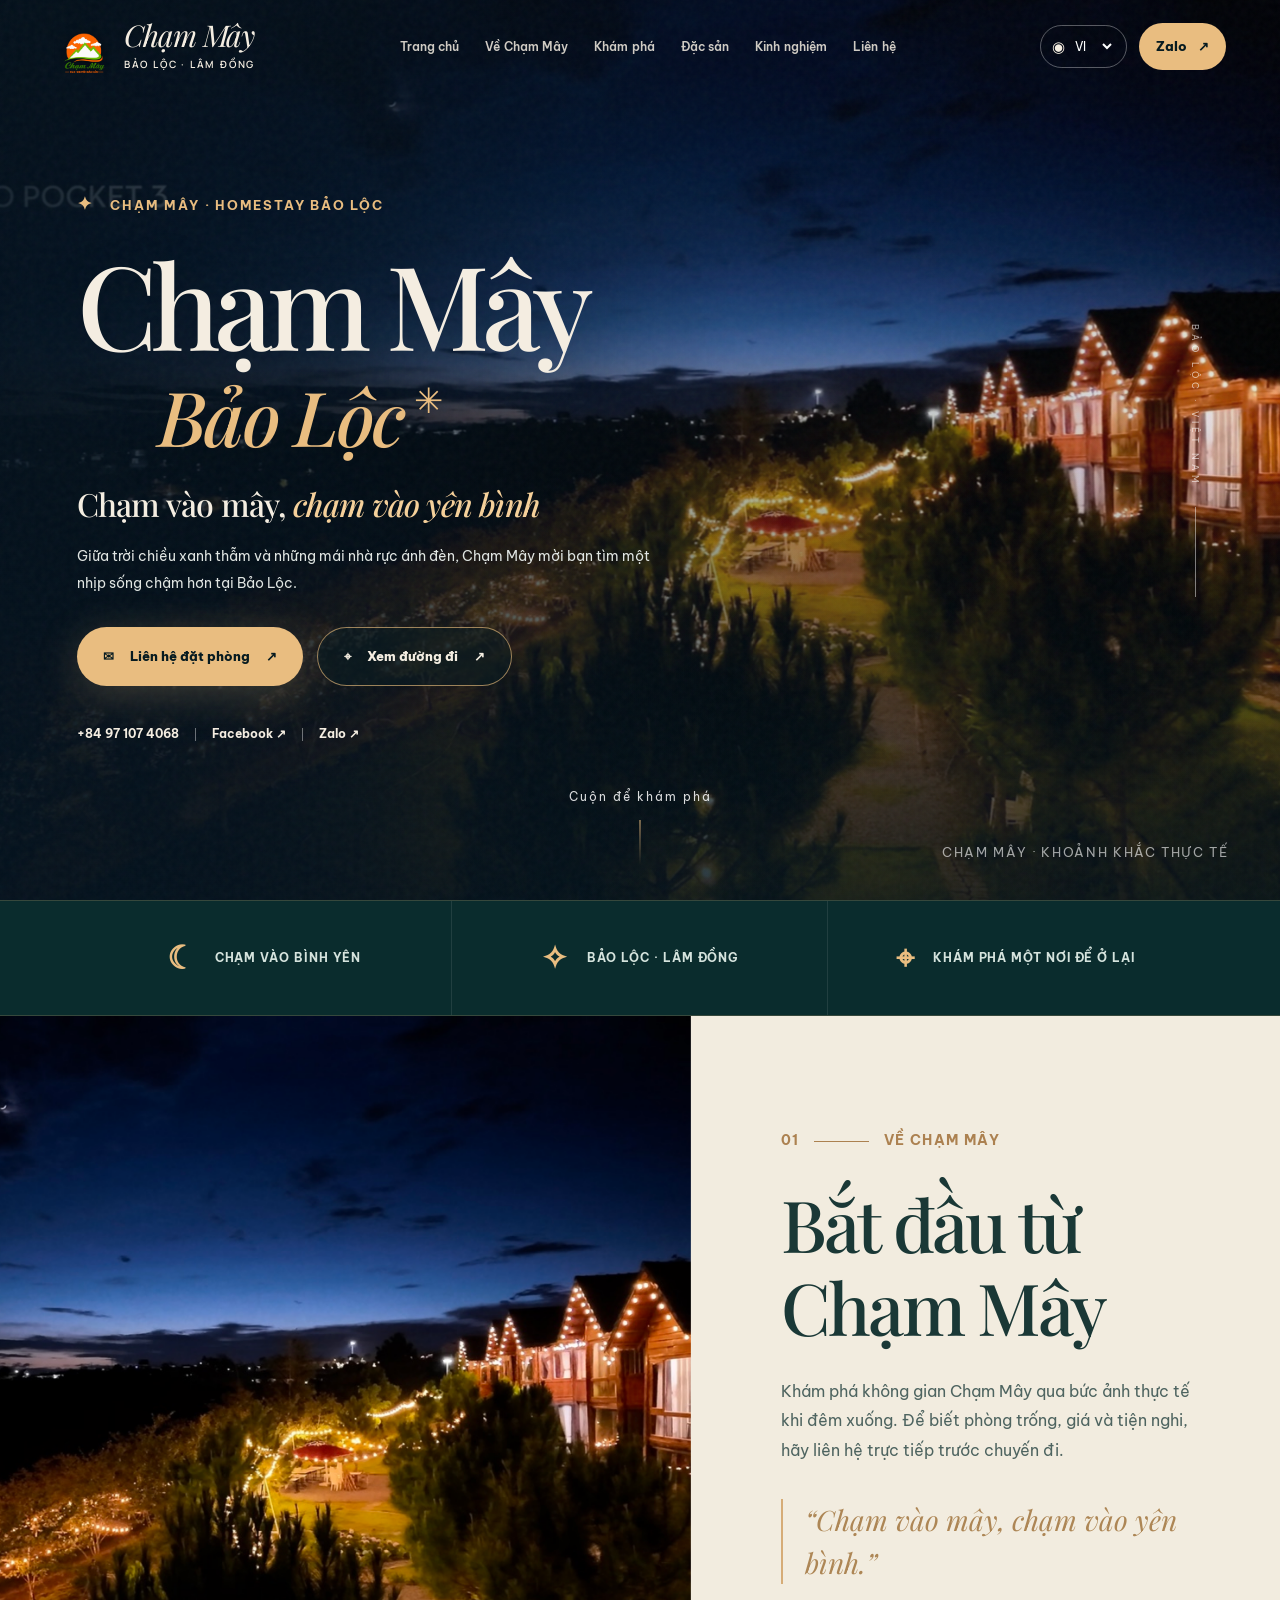
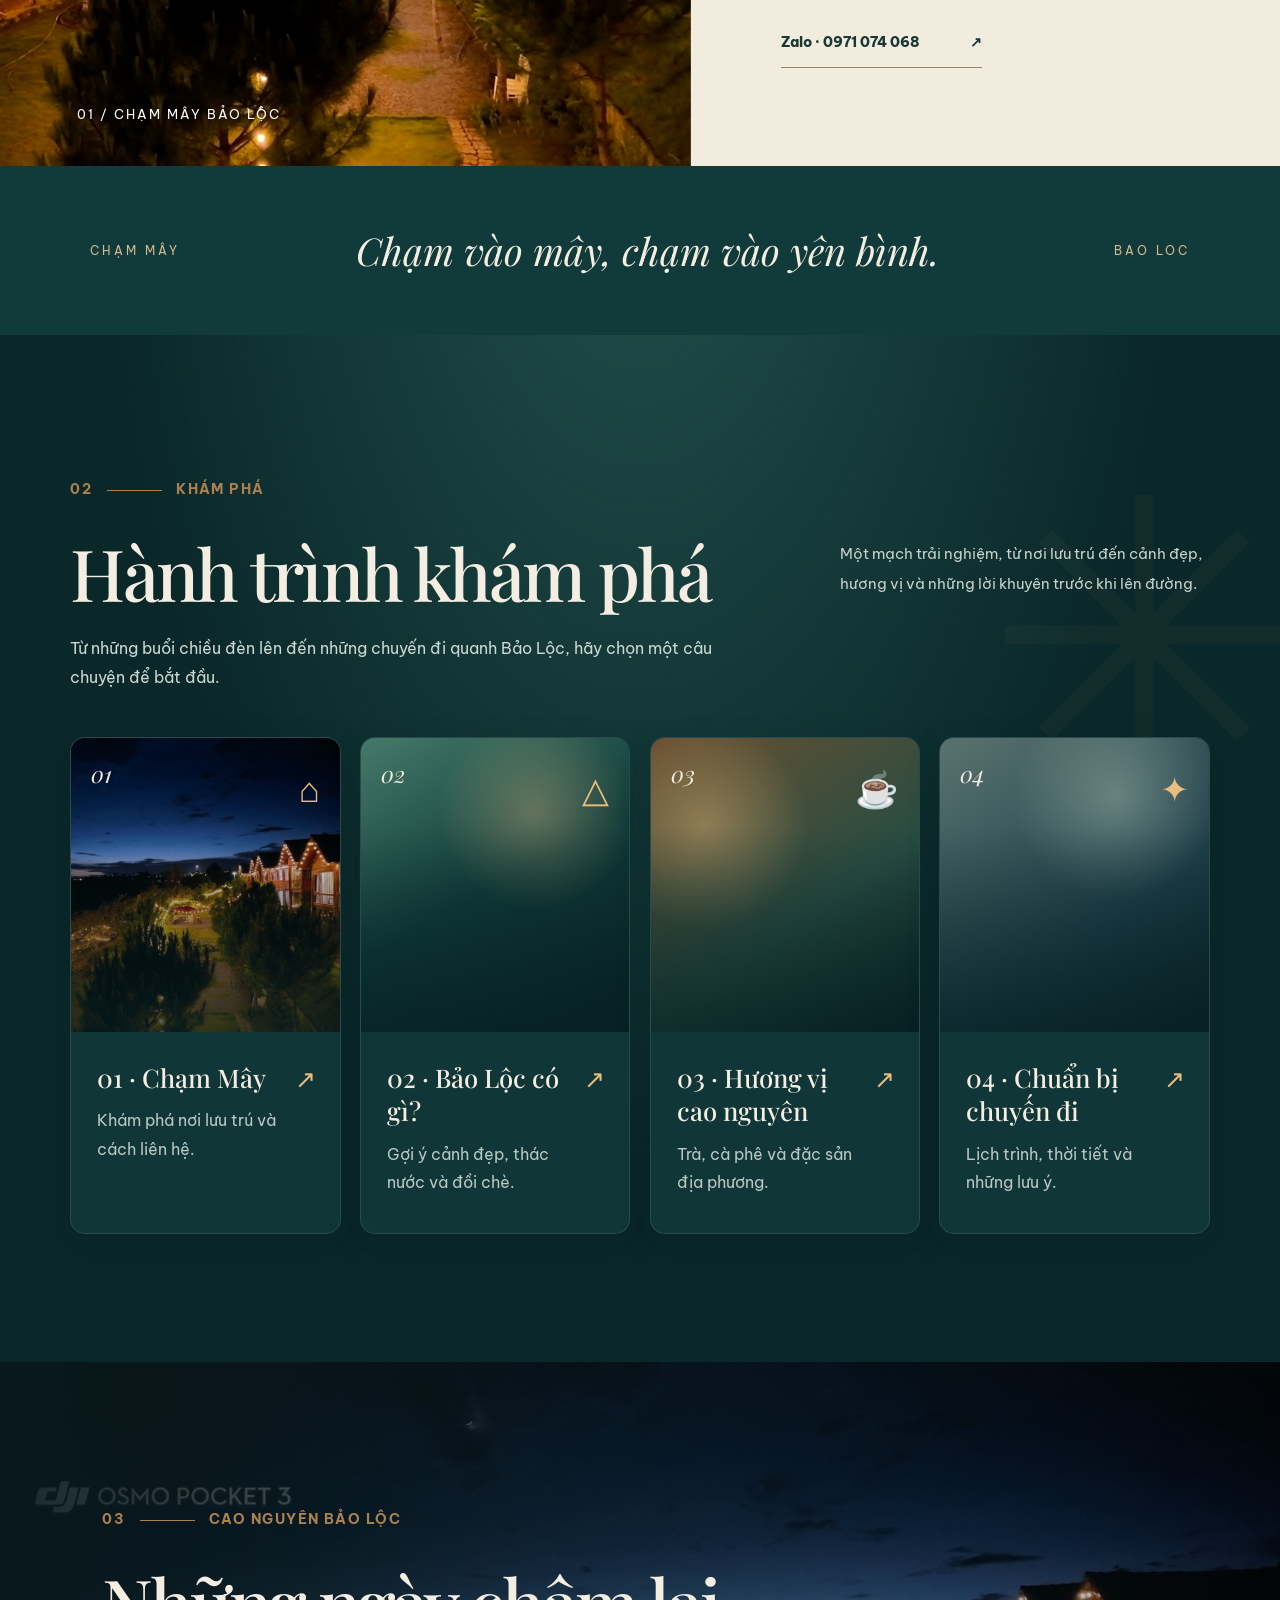
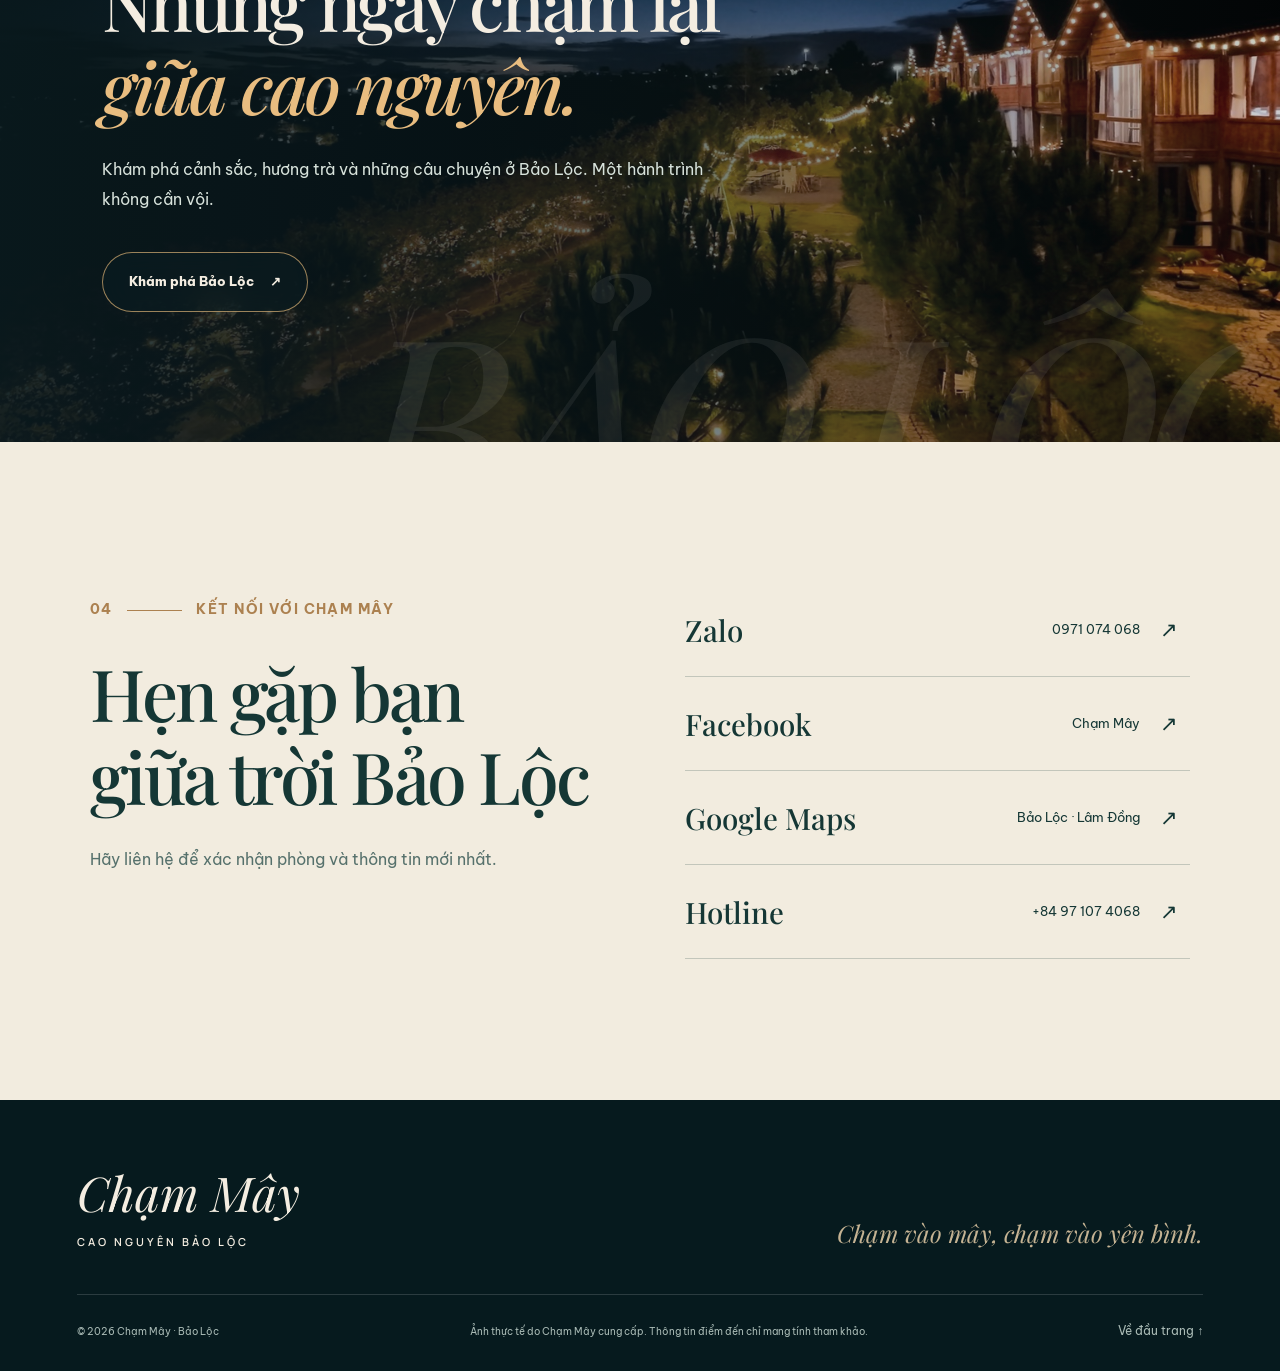
==== commit 43e2c2e2: "Add files via upload" ====
--- a/index.html
+++ b/index.html
@@ -1 +1,2 @@
-<!doctype html><html lang="vi"><head><meta charset="utf-8"><meta name="viewport" content="width=device-width,initial-scale=1,viewport-fit=cover"><meta name="theme-color" content="#071b20"><meta name="google-site-verification" content="GvYN1q4wBFWUE0IxILUatp30PlEIML89ys5nn8n5KYk"><title>Chạm Mây Bảo Lộc | Homestay giữa cao nguyên</title><meta name="description" content="Khám phá Chạm Mây Bảo Lộc qua hình ảnh thực tế, tìm hiểu lưu trú, điểm tham quan, đặc sản và kinh nghiệm du lịch. Liên hệ Zalo 0971074068."><meta name="robots" content="index,follow,max-image-preview:large"><link rel="canonical" href="https://namcchet-cloud.github.io/Chammay/"><meta property="og:type" content="website"><meta property="og:title" content="Chạm Mây Bảo Lộc | Homestay giữa cao nguyên"><meta property="og:description" content="Chạm Mây, nơi ánh đèn ấm gặp bầu trời cao nguyên. Khám phá Bảo Lộc và liên hệ đặt phòng."><meta property="og:image" content="https://namcchet-cloud.github.io/Chammay/assets/cham-may-evening-original.jpg"><meta property="og:url" content="https://namcchet-cloud.github.io/Chammay/"><link rel="icon" href="assets/cham-may-brand.png"><link rel="preconnect" href="https://fonts.googleapis.com"><link rel="preconnect" href="https://fonts.gstatic.com" crossorigin><link href="https://fonts.googleapis.com/css2?family=Be+Vietnam+Pro:wght@400;500;600;700&family=Manrope:wght@400;500;600;700;800&family=Playfair+Display:ital,wght@0,400;0,500;0,600;1,400;1,500&display=swap" rel="stylesheet"><link rel="stylesheet" href="experience.css"><link rel="stylesheet" href="refined-v4.css"><script src="translations.js" defer></script><script src="experience.js" defer></script><script src="motion-v4.js" defer></script><script type="application/ld+json">{"@context":"https://schema.org","@graph":[{"@type":"WebSite","name":"Chạm Mây Bảo Lộc","url":"https://namcchet-cloud.github.io/Chammay/","inLanguage":["vi-VN","en","ru","zh-CN"]},{"@type":"LodgingBusiness","name":"Chạm Mây","url":"https://namcchet-cloud.github.io/Chammay/","telephone":"+84971074068","image":"https://namcchet-cloud.github.io/Chammay/assets/cham-may-evening-original.jpg","hasMap":"https://maps.app.goo.gl/M32gRNtKE1VSWNkh6?g_st=ic","sameAs":["https://zalo.me/0971074068","https://www.facebook.com/share/1QpdSJoNGC/?mibextid=wwXIfr"],"address":{"@type":"PostalAddress","addressLocality":"Bảo Lộc","addressRegion":"Lâm Đồng","addressCountry":"VN"}}]}</script></head><body><div class="reading-progress" aria-hidden="true"></div><div class="ambient-orb" aria-hidden="true"></div><div class="cursor-glow" aria-hidden="true"></div><header class="header" id="top"><a class="brand" href="#top" aria-label="Chạm Mây - trang chủ"><span class="brand-mark"><img src="assets/cham-may-brand.png" alt=""></span><span class="brand-type">Chạm Mây<small>BẢO LỘC · LÂM ĐỒNG</small></span></a><button id="menuToggle" class="menu-toggle" aria-controls="siteNav" aria-expanded="false" aria-label="Mở menu"><span></span><span></span><span></span></button><nav id="siteNav" class="nav"><a href="#top" data-nav="0"></a><a href="#story" data-nav="1"></a><a href="#discover" data-nav="2"></a><a href="dac-san-bao-loc.html" data-nav="3"></a><a href="kinh-nghiem-bao-loc.html" data-nav="4"></a><a href="#contact" data-nav="5"></a></nav><div class="header-right"><label class="language"><span>◉</span><select id="languageSelect" aria-label="Chọn ngôn ngữ"><option value="vi">VI</option><option value="en">EN</option><option value="ru">RU</option><option value="zh">中文</option></select></label><a class="header-contact" href="https://zalo.me/0971074068" target="_blank" rel="noopener">Zalo <span>↗</span></a></div></header><main><section class="hero" id="home"><div class="hero-photo" aria-hidden="true"></div><div class="hero-vignette" aria-hidden="true"></div><div class="hero-grain" aria-hidden="true"></div><div class="hero-layout"><div class="hero-copy"><p class="overline enter"><span class="tiny-star">✦</span> <span data-i18n="eyebrow"></span></p><h1 class="enter">Chạm Mây<span>Bảo Lộc<span class="accent-star">✳</span></span></h1><p class="hero-sub enter"><span data-i18n="title"></span> <em data-i18n="title2"></em></p><p class="hero-description enter" data-i18n="desc"></p><div class="hero-actions enter"><a class="button primary" href="https://zalo.me/0971074068" target="_blank" rel="noopener"><span class="button-icon">✉</span><span data-i18n="contact"></span><span>↗</span></a><a class="button ghost" href="https://maps.app.goo.gl/M32gRNtKE1VSWNkh6?g_st=ic" target="_blank" rel="noopener"><span>⌖</span><span data-i18n="map"></span><span>↗</span></a></div><div class="hero-contacts enter"><a href="tel:+84971074068">+84 97 107 4068</a><span class="sep"></span><a href="https://www.facebook.com/share/1QpdSJoNGC/?mibextid=wwXIfr" target="_blank" rel="noopener">Facebook ↗</a><span class="sep"></span><a href="https://zalo.me/0971074068" target="_blank" rel="noopener">Zalo ↗</a></div></div><div class="hero-side"><span class="vertical-label">BẢO LỘC · VIỆT NAM</span><span class="vertical-rule"></span></div></div><a class="scroll-indicator" href="#story"><span data-i18n="scroll"></span><span class="scroll-line"></span></a><span class="photo-credit">CHẠM MÂY · KHOẢNH KHẮC THỰC TẾ</span></section><section class="quick-strip" aria-label="Điểm nổi bật"><div><span class="strip-icon">☾</span><span>CHẠM VÀO BÌNH YÊN</span></div><div><span class="strip-icon">✧</span><span>BẢO LỘC · LÂM ĐỒNG</span></div><div><span class="strip-icon">⌖</span><span>KHÁM PHÁ MỘT NƠI ĐỂ Ở LẠI</span></div></section><section class="story" data-motion="story" id="story"><div class="story-image reveal"><img src="assets/cham-may-evening-original.jpg" alt="Các căn nhà gỗ Chạm Mây lên đèn lúc chạng vạng tại Bảo Lộc" loading="lazy"><span class="image-label">01 / CHẠM MÂY BẢO LỘC</span></div><div class="story-copy reveal"><p class="section-eyebrow">01 <span></span> VỀ CHẠM MÂY</p><h2 data-i18n="about"></h2><p data-i18n="aboutbody"></p><div class="story-quote">“Có những nơi, chỉ cần đến là muốn ở lại lâu hơn.”</div><a class="text-cta" href="https://zalo.me/0971074068" target="_blank" rel="noopener">Zalo · 0971 074 068 <span>↗</span></a></div></section><section class="interlude" data-motion="interlude"><span>CHẠM MÂY</span><p>Một khoảng lặng giữa mây trời.</p><span>BAO LOC</span></section><section class="discover" data-motion="discover" id="discover"><div class="discover-heading reveal"><div><p class="section-eyebrow">02 <span></span> KHÁM PHÁ</p><h2 data-i18n="journey"></h2></div><p data-i18n="journeybody"></p></div><p class="discover-intro reveal">Từ những buổi chiều đèn lên đến những chuyến đi quanh Bảo Lộc, hãy chọn một câu chuyện để bắt đầu.</p><div class="journey-cards"><a class="journey-card card-one reveal" href="#story"><div class="card-visual visual-one"><span>01</span><span class="card-icon">⌂</span></div><div class="card-body"><h3 data-card-title="0"></h3><p data-card-desc="0"></p><span class="card-arrow">↗</span></div></a><a class="journey-card card-two reveal" href="du-lich-bao-loc.html"><div class="card-visual visual-two"><span>02</span><span class="card-icon">△</span></div><div class="card-body"><h3 data-card-title="1"></h3><p data-card-desc="1"></p><span class="card-arrow">↗</span></div></a><a class="journey-card card-three reveal" href="dac-san-bao-loc.html"><div class="card-visual visual-three"><span>03</span><span class="card-icon">☕</span></div><div class="card-body"><h3 data-card-title="2"></h3><p data-card-desc="2"></p><span class="card-arrow">↗</span></div></a><a class="journey-card card-four reveal" href="kinh-nghiem-bao-loc.html"><div class="card-visual visual-four"><span>04</span><span class="card-icon">✦</span></div><div class="card-body"><h3 data-card-title="3"></h3><p data-card-desc="3"></p><span class="card-arrow">↗</span></div></a></div></section><section class="feature" data-motion="feature"><div class="feature-bg"></div><span class="feature-decor" aria-hidden="true">BẢO LỘC</span><div class="feature-content reveal"><p class="section-eyebrow">03 <span></span> CAO NGUYÊN BẢO LỘC</p><h2>Những ngày chậm lại<br><em>giữa cao nguyên.</em></h2><p>Khám phá cảnh sắc, hương trà và những câu chuyện ở Bảo Lộc. Một hành trình không cần vội.</p><a class="button ghost" href="du-lich-bao-loc.html">Khám phá Bảo Lộc <span>↗</span></a></div></section><section class="contact" data-motion="contact" id="contact"><div class="contact-text reveal"><p class="section-eyebrow">04 <span></span> KẾT NỐI VỚI CHẠM MÂY</p><h2 data-i18n="cta"></h2><p data-i18n="ctadesc"></p></div><div class="contact-links reveal"><a href="https://zalo.me/0971074068" target="_blank" rel="noopener"><span>Zalo</span><small>0971 074 068</small><b>↗</b></a><a href="https://www.facebook.com/share/1QpdSJoNGC/?mibextid=wwXIfr" target="_blank" rel="noopener"><span>Facebook</span><small>Chạm Mây</small><b>↗</b></a><a href="https://maps.app.goo.gl/M32gRNtKE1VSWNkh6?g_st=ic" target="_blank" rel="noopener"><span>Google Maps</span><small>Bảo Lộc · Lâm Đồng</small><b>↗</b></a><a href="tel:+84971074068"><span>Hotline</span><small>+84 97 107 4068</small><b>↗</b></a></div></section></main><footer class="footer"><div class="footer-top"><a class="footer-logo" href="#top">Chạm Mây<small>CAO NGUYÊN BẢO LỘC</small></a><span>Find your moment above the clouds.</span></div><div class="footer-bottom"><small>© 2026 Chạm Mây · Bảo Lộc</small><small data-i18n="note"></small><a href="#top">Về đầu trang ↑</a></div></footer><div class="mobile-cta"><a href="https://zalo.me/0971074068" target="_blank" rel="noopener">Nhắn Zalo ↗</a><a href="tel:+84971074068">Gọi ngay ☎</a></div></body></html>
+<!DOCTYPE html>
+<html lang="vi"><head><meta charset="utf-8"/><meta content="width=device-width,initial-scale=1,viewport-fit=cover" name="viewport"/><meta content="#071b20" name="theme-color"/><meta content="GvYN1q4wBFWUE0IxILUatp30PlEIML89ys5nn8n5KYk" name="google-site-verification"/><title>Chạm Mây Bảo Lộc | Homestay | Chạm vào mây, chạm vào yên bình</title><meta content="Chạm Mây Bảo Lộc – Chạm vào mây, chạm vào yên bình. Khám phá không gian lưu trú giữa cao nguyên, hình ảnh thực tế, cẩm nang du lịch Bảo Lộc. Liên hệ 0971 074 068." name="description"/><meta content="index,follow,max-image-preview:large" name="robots"/><link href="https://namcchet-cloud.github.io/Chammay/" rel="canonical"/><meta content="website" property="og:type"/><meta content="Chạm Mây Bảo Lộc | Chạm vào mây, chạm vào yên bình" property="og:title"/><meta content="Chạm Mây Bảo Lộc – Không gian nghỉ dưỡng giữa cao nguyên. Khám phá hình ảnh, du lịch địa phương và liên hệ đặt phòng: 0971 074 068." property="og:description"/><meta content="https://namcchet-cloud.github.io/Chammay/assets/cham-may-social.jpg" property="og:image"/><meta content="https://namcchet-cloud.github.io/Chammay/" property="og:url"/><link href="https://fonts.googleapis.com" rel="preconnect"/><link crossorigin="" href="https://fonts.gstatic.com" rel="preconnect"/><link href="https://fonts.googleapis.com/css2?family=Be+Vietnam+Pro:wght@400;500;600;700&amp;family=Manrope:wght@400;500;600;700;800&amp;family=Playfair+Display:ital,wght@0,400;0,500;0,600;1,400;1,500&amp;display=swap" rel="stylesheet"/><link href="experience.css" rel="stylesheet"/><link href="refined-v4.css" rel="stylesheet"/><script defer="" src="translations.js"></script><script defer="" src="experience.js"></script><script defer="" src="motion-v4.js"></script><script type="application/ld+json">{"@context": "https://schema.org", "@graph": [{"@type": "WebSite", "name": "Chạm Mây Bảo Lộc", "url": "https://namcchet-cloud.github.io/Chammay/", "inLanguage": ["vi-VN", "en", "ru", "zh-CN"], "description": "Chạm vào mây, chạm vào yên bình. Website chính thức của Chạm Mây Bảo Lộc."}, {"@type": "LodgingBusiness", "name": "Chạm Mây", "url": "https://namcchet-cloud.github.io/Chammay/", "telephone": "+84971074068", "image": "https://namcchet-cloud.github.io/Chammay/assets/cham-may-evening-original.jpg", "hasMap": "https://maps.app.goo.gl/M32gRNtKE1VSWNkh6?g_st=ic", "sameAs": ["https://zalo.me/0971074068", "https://www.facebook.com/share/1QpdSJoNGC/?mibextid=wwXIfr"], "address": {"@type": "PostalAddress", "addressLocality": "Bảo Lộc", "addressRegion": "Lâm Đồng", "addressCountry": "VN"}, "description": "Chạm vào mây, chạm vào yên bình. Homestay tại Bảo Lộc, Lâm Đồng."}]}</script><meta content="summary_large_image" name="twitter:card"/><meta content="Chạm Mây Bảo Lộc | Chạm vào mây, chạm vào yên bình" name="twitter:title"/><meta content="Khám phá Chạm Mây Bảo Lộc và hành trình khám phá cao nguyên." name="twitter:description"/><meta content="https://namcchet-cloud.github.io/Chammay/assets/cham-may-social.jpg" name="twitter:image"/><link href="assets/cham-may-icon.png" rel="apple-touch-icon"/><link href="assets/cham-may-icon.png" rel="icon"/><link href="polish-v5.css" rel="stylesheet"/><script defer="True" src="polish-v5.js"></script></head><body><div aria-hidden="true" class="reading-progress"></div><div aria-hidden="true" class="ambient-orb"></div><div aria-hidden="true" class="cursor-glow"></div><header class="header" id="top"><a aria-label="Chạm Mây - trang chủ" class="brand" href="#top"><span class="brand-mark"><img alt="" src="assets/cham-may-brand.png"/></span><span class="brand-type">Chạm Mây<small>BẢO LỘC · LÂM ĐỒNG</small></span></a><button aria-controls="siteNav" aria-expanded="false" aria-label="Mở menu" class="menu-toggle" id="menuToggle"><span></span><span></span><span></span></button><nav class="nav" id="siteNav"><a data-nav="0" href="#top"></a><a data-nav="1" href="#story"></a><a data-nav="2" href="#discover"></a><a data-nav="3" href="dac-san-bao-loc.html"></a><a data-nav="4" href="kinh-nghiem-bao-loc.html"></a><a data-nav="5" href="#contact"></a></nav><div class="header-right"><label class="language"><span>◉</span><select aria-label="Chọn ngôn ngữ" id="languageSelect"><option value="vi">VI</option><option value="en">EN</option><option value="ru">RU</option><option value="zh">中文</option></select></label><a class="header-contact" href="https://zalo.me/0971074068" rel="noopener" target="_blank">Zalo <span>↗</span></a></div></header><main><section class="hero" id="home"><div aria-hidden="true" class="hero-photo"></div><div aria-hidden="true" class="hero-vignette"></div><div aria-hidden="true" class="hero-grain"></div><div class="hero-layout"><div class="hero-copy"><p class="overline enter"><span class="tiny-star">✦</span> <span data-i18n="eyebrow"></span></p><h1 class="enter">Chạm Mây<span>Bảo Lộc<span class="accent-star">✳</span></span></h1><p class="hero-sub enter">Chạm vào mây, <em>chạm vào yên bình</em></p><p class="hero-description enter" data-i18n="desc"></p><div class="hero-actions enter"><a class="button primary" href="https://zalo.me/0971074068" rel="noopener" target="_blank"><span class="button-icon">✉</span><span data-i18n="contact"></span><span>↗</span></a><a class="button ghost" href="https://maps.app.goo.gl/M32gRNtKE1VSWNkh6?g_st=ic" rel="noopener" target="_blank"><span>⌖</span><span data-i18n="map"></span><span>↗</span></a></div><div class="hero-contacts enter"><a href="tel:+84971074068">+84 97 107 4068</a><span class="sep"></span><a href="https://www.facebook.com/share/1QpdSJoNGC/?mibextid=wwXIfr" rel="noopener" target="_blank">Facebook ↗</a><span class="sep"></span><a href="https://zalo.me/0971074068" rel="noopener" target="_blank">Zalo ↗</a></div></div><div class="hero-side"><span class="vertical-label">BẢO LỘC · VIỆT NAM</span><span class="vertical-rule"></span></div></div><a class="scroll-indicator" href="#story"><span data-i18n="scroll"></span><span class="scroll-line"></span></a><span class="photo-credit">CHẠM MÂY · KHOẢNH KHẮC THỰC TẾ</span></section><section aria-label="Điểm nổi bật" class="quick-strip"><div><span class="strip-icon">☾</span><span>CHẠM VÀO BÌNH YÊN</span></div><div><span class="strip-icon">✧</span><span>BẢO LỘC · LÂM ĐỒNG</span></div><div><span class="strip-icon">⌖</span><span>KHÁM PHÁ MỘT NƠI ĐỂ Ở LẠI</span></div></section><section class="story" data-motion="story" id="story"><div class="story-image reveal"><img alt="Các căn nhà gỗ Chạm Mây lên đèn lúc chạng vạng tại Bảo Lộc" loading="lazy" src="assets/cham-may-evening-original.jpg"/><span class="image-label">01 / CHẠM MÂY BẢO LỘC</span></div><div class="story-copy reveal"><p class="section-eyebrow">01 <span></span> VỀ CHẠM MÂY</p><h2 data-i18n="about"></h2><p data-i18n="aboutbody"></p><div class="story-quote">“Chạm vào mây, chạm vào yên bình.”</div><a class="text-cta" href="https://zalo.me/0971074068" rel="noopener" target="_blank">Zalo · 0971 074 068 <span>↗</span></a></div></section><section class="interlude" data-motion="interlude"><span>CHẠM MÂY</span><p>Chạm vào mây, chạm vào yên bình.</p><span>BAO LOC</span></section><section class="discover" data-motion="discover" id="discover"><div class="discover-heading reveal"><div><p class="section-eyebrow">02 <span></span> KHÁM PHÁ</p><h2 data-i18n="journey"></h2></div><p data-i18n="journeybody"></p></div><p class="discover-intro reveal">Từ những buổi chiều đèn lên đến những chuyến đi quanh Bảo Lộc, hãy chọn một câu chuyện để bắt đầu.</p><div class="journey-cards"><a class="journey-card card-one reveal" href="#story"><div class="card-visual visual-one"><span>01</span><span class="card-icon">⌂</span></div><div class="card-body"><h3 data-card-title="0"></h3><p data-card-desc="0"></p><span class="card-arrow">↗</span></div></a><a class="journey-card card-two reveal" href="du-lich-bao-loc.html"><div class="card-visual visual-two"><span>02</span><span class="card-icon">△</span></div><div class="card-body"><h3 data-card-title="1"></h3><p data-card-desc="1"></p><span class="card-arrow">↗</span></div></a><a class="journey-card card-three reveal" href="dac-san-bao-loc.html"><div class="card-visual visual-three"><span>03</span><span class="card-icon">☕</span></div><div class="card-body"><h3 data-card-title="2"></h3><p data-card-desc="2"></p><span class="card-arrow">↗</span></div></a><a class="journey-card card-four reveal" href="kinh-nghiem-bao-loc.html"><div class="card-visual visual-four"><span>04</span><span class="card-icon">✦</span></div><div class="card-body"><h3 data-card-title="3"></h3><p data-card-desc="3"></p><span class="card-arrow">↗</span></div></a></div></section><section class="feature" data-motion="feature"><div class="feature-bg"></div><span aria-hidden="true" class="feature-decor">BẢO LỘC</span><div class="feature-content reveal"><p class="section-eyebrow">03 <span></span> CAO NGUYÊN BẢO LỘC</p><h2>Những ngày chậm lại<br/><em>giữa cao nguyên.</em></h2><p>Khám phá cảnh sắc, hương trà và những câu chuyện ở Bảo Lộc. Một hành trình không cần vội.</p><a class="button ghost" href="du-lich-bao-loc.html">Khám phá Bảo Lộc <span>↗</span></a></div></section><section class="contact" data-motion="contact" id="contact"><div class="contact-text reveal"><p class="section-eyebrow">04 <span></span> KẾT NỐI VỚI CHẠM MÂY</p><h2 data-i18n="cta"></h2><p data-i18n="ctadesc"></p></div><div class="contact-links reveal"><a href="https://zalo.me/0971074068" rel="noopener" target="_blank"><span>Zalo</span><small>0971 074 068</small><b>↗</b></a><a href="https://www.facebook.com/share/1QpdSJoNGC/?mibextid=wwXIfr" rel="noopener" target="_blank"><span>Facebook</span><small>Chạm Mây</small><b>↗</b></a><a href="https://maps.app.goo.gl/M32gRNtKE1VSWNkh6?g_st=ic" rel="noopener" target="_blank"><span>Google Maps</span><small>Bảo Lộc · Lâm Đồng</small><b>↗</b></a><a href="tel:+84971074068"><span>Hotline</span><small>+84 97 107 4068</small><b>↗</b></a></div></section></main><footer class="footer"><div class="footer-top"><a class="footer-logo" href="#top">Chạm Mây<small>CAO NGUYÊN BẢO LỘC</small></a><span>Chạm vào mây, chạm vào yên bình.</span></div><div class="footer-bottom"><small>© 2026 Chạm Mây · Bảo Lộc</small><small data-i18n="note"></small><a href="#top">Về đầu trang ↑</a></div></footer><div class="mobile-cta"><a href="https://zalo.me/0971074068" rel="noopener" target="_blank">Nhắn Zalo ↗</a><a href="tel:+84971074068">Gọi ngay ☎</a></div></body></html>
--- a/polish-v5.css
+++ b/polish-v5.css
@@ -0,0 +1,15 @@
+/* Chạm Mây v5.0: refined motion and brand system */
+:root{--cm-ease:cubic-bezier(.22,1,.36,1);--cm-gold:#f5d09a}
+html{scroll-behavior:smooth;scroll-padding-top:90px}body{overflow-x:clip}a,button,select{-webkit-tap-highlight-color:transparent}a:focus-visible,button:focus-visible,select:focus-visible{outline:3px solid #f5d09a;outline-offset:5px}
+.hero-sub{font-family:'Playfair Display',Georgia,serif!important;font-size:clamp(25px,2.5vw,42px)!important;font-weight:500;line-height:1.35;letter-spacing:-.025em;max-width:780px}.hero-sub em{color:var(--cm-gold);font-weight:500}
+.hero-copy .enter{animation:cmRiseIn 1.2s var(--cm-ease) both}.hero-copy .enter:nth-child(2){animation-delay:.12s}.hero-copy .enter:nth-child(3){animation-delay:.23s}.hero-copy .enter:nth-child(4){animation-delay:.33s}.hero-copy .enter:nth-child(5){animation-delay:.43s}.hero-copy .enter:nth-child(6){animation-delay:.53s}
+@keyframes cmRiseIn{from{opacity:0;transform:translate3d(0,32px,0);filter:blur(5px)}to{opacity:1;transform:translate3d(0,0,0);filter:blur(0)}}
+.reveal{transition-duration:1.05s!important;transition-timing-function:var(--cm-ease)!important;filter:none!important}.story-image.reveal,.story-copy.reveal{transition-duration:1.25s!important}.journey-card.reveal{transition-delay:0s!important}.journey-card.reveal:nth-child(2){transition-delay:.09s!important}.journey-card.reveal:nth-child(3){transition-delay:.18s!important}.journey-card.reveal:nth-child(4){transition-delay:.27s!important}
+.section-eyebrow{font-size:clamp(14px,1.12vw,17px)!important;letter-spacing:.1em!important}.image-label,.photo-credit{font-size:clamp(12px,1vw,15px)!important}.discover-intro,.card-body p{font-size:clamp(16px,1.13vw,19px)!important;line-height:1.8}.story-copy>p:not(.section-eyebrow),.feature-content>p:not(.section-eyebrow),.contact-text>p:not(.section-eyebrow){font-size:clamp(16px,1.25vw,20px)!important;line-height:1.85}
+.story,.discover,.feature,.contact{isolation:isolate}.story-image img,.journey-card,.button,.contact-links a{backface-visibility:hidden}.story-image img{transition:transform 1.7s var(--cm-ease)!important}.story-image:hover img{transform:scale(1.045)}
+.journey-card{transition:transform .75s var(--cm-ease),box-shadow .75s var(--cm-ease),border-color .5s!important}.journey-card:focus-within,.journey-card:hover{transform:translate3d(0,-8px,0)}.card-arrow{transition:transform .55s var(--cm-ease)}.journey-card:hover .card-arrow{transform:translate(5px,-5px)}
+.quick-strip{overflow:hidden}.quick-strip>div{transition:transform .6s var(--cm-ease),color .5s}.quick-strip>div:hover{transform:translateY(-4px);color:var(--cm-gold)}
+.feature-content.reveal.visible h2{animation:cmTextLift 1.3s var(--cm-ease) both}@keyframes cmTextLift{from{opacity:.5;transform:translateY(16px)}to{opacity:1;transform:none}}
+@media(min-width:1100px){.discover{padding-left:clamp(40px,5.5vw,130px);padding-right:clamp(40px,5.5vw,130px)}.journey-cards{width:100%;max-width:none}.hero-copy{max-width:900px}}
+@media(max-width:700px){.hero-sub{font-size:clamp(24px,6vw,32px)!important}.hero-copy .enter{animation-duration:.85s}.section-eyebrow{font-size:14px!important}.discover-intro,.card-body p{font-size:16px!important}.journey-card:hover{transform:none}}
+@media(prefers-reduced-motion:reduce){html{scroll-behavior:auto}.hero-copy .enter,.feature-content.reveal.visible h2{animation:none!important}.reveal{opacity:1!important;transform:none!important;transition:none!important}.hero-photo{animation:none!important}.journey-card,.button,.card-arrow{transition:none!important}}
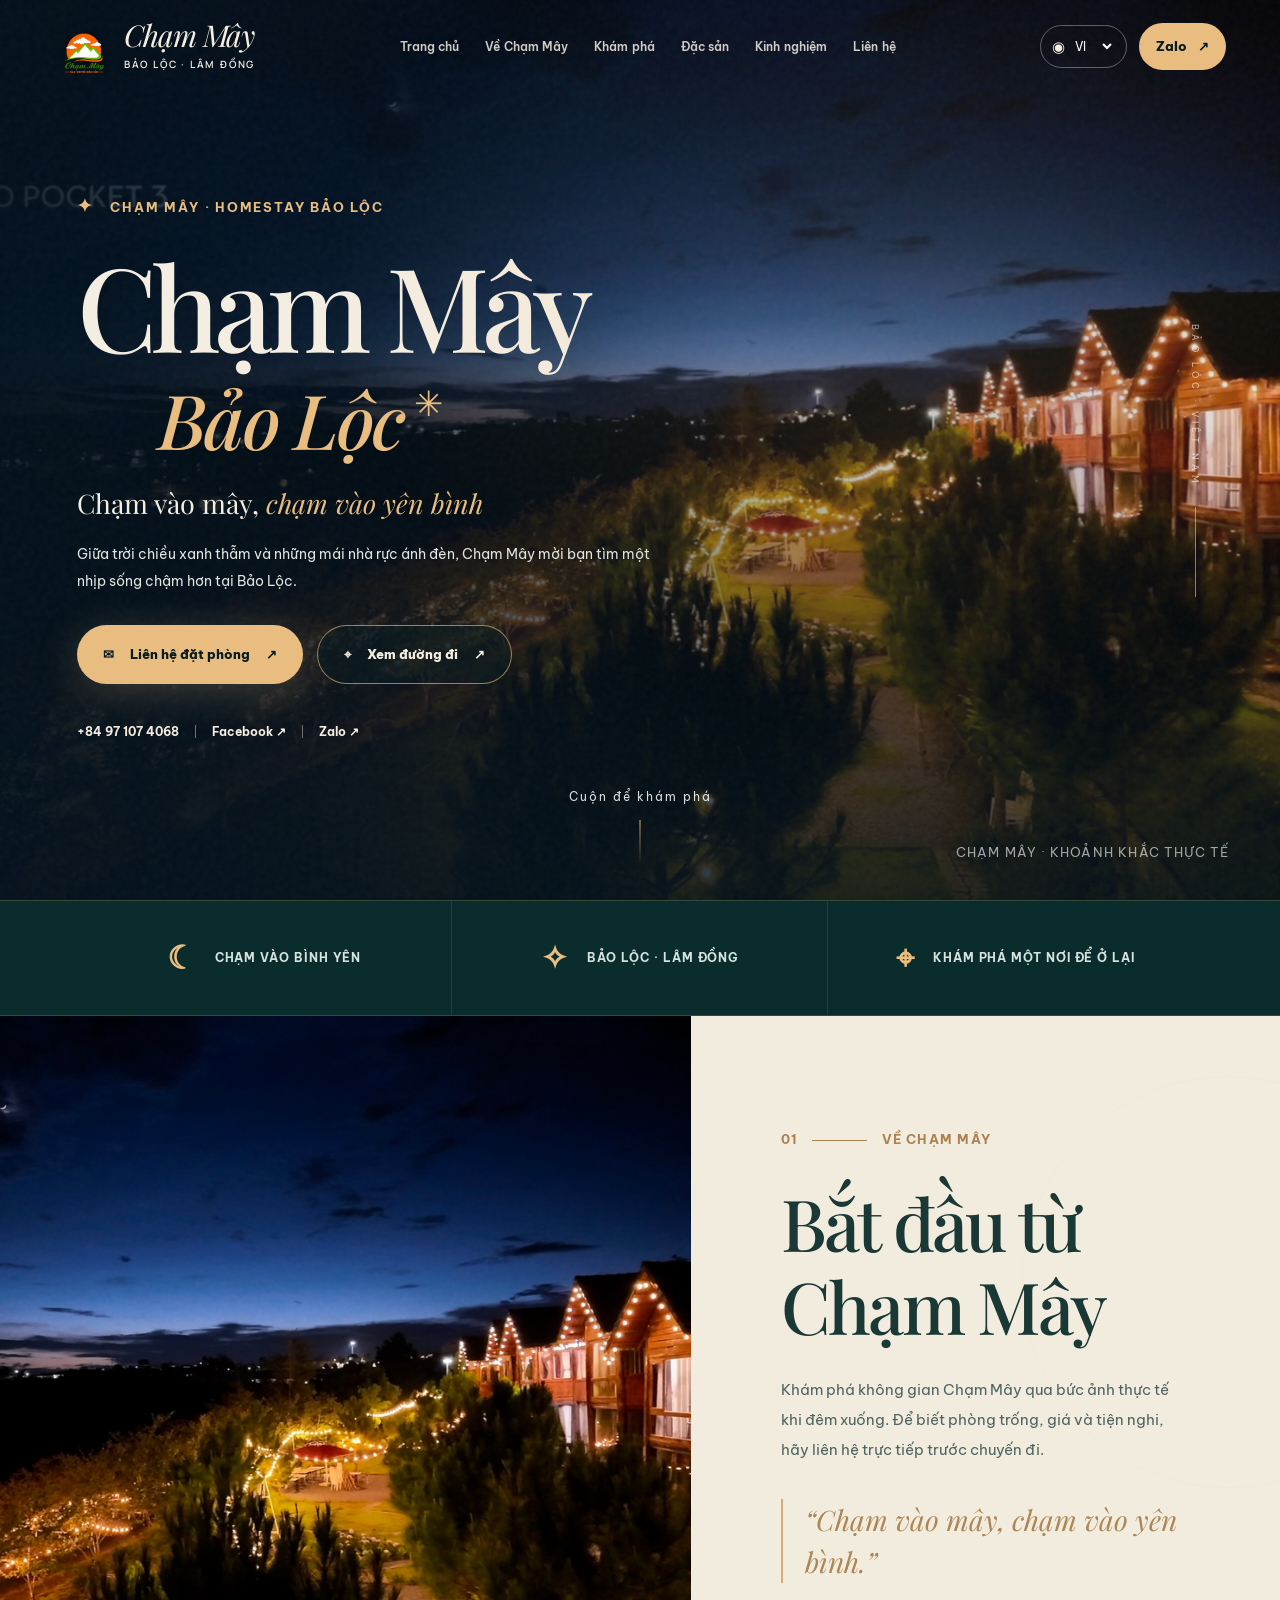
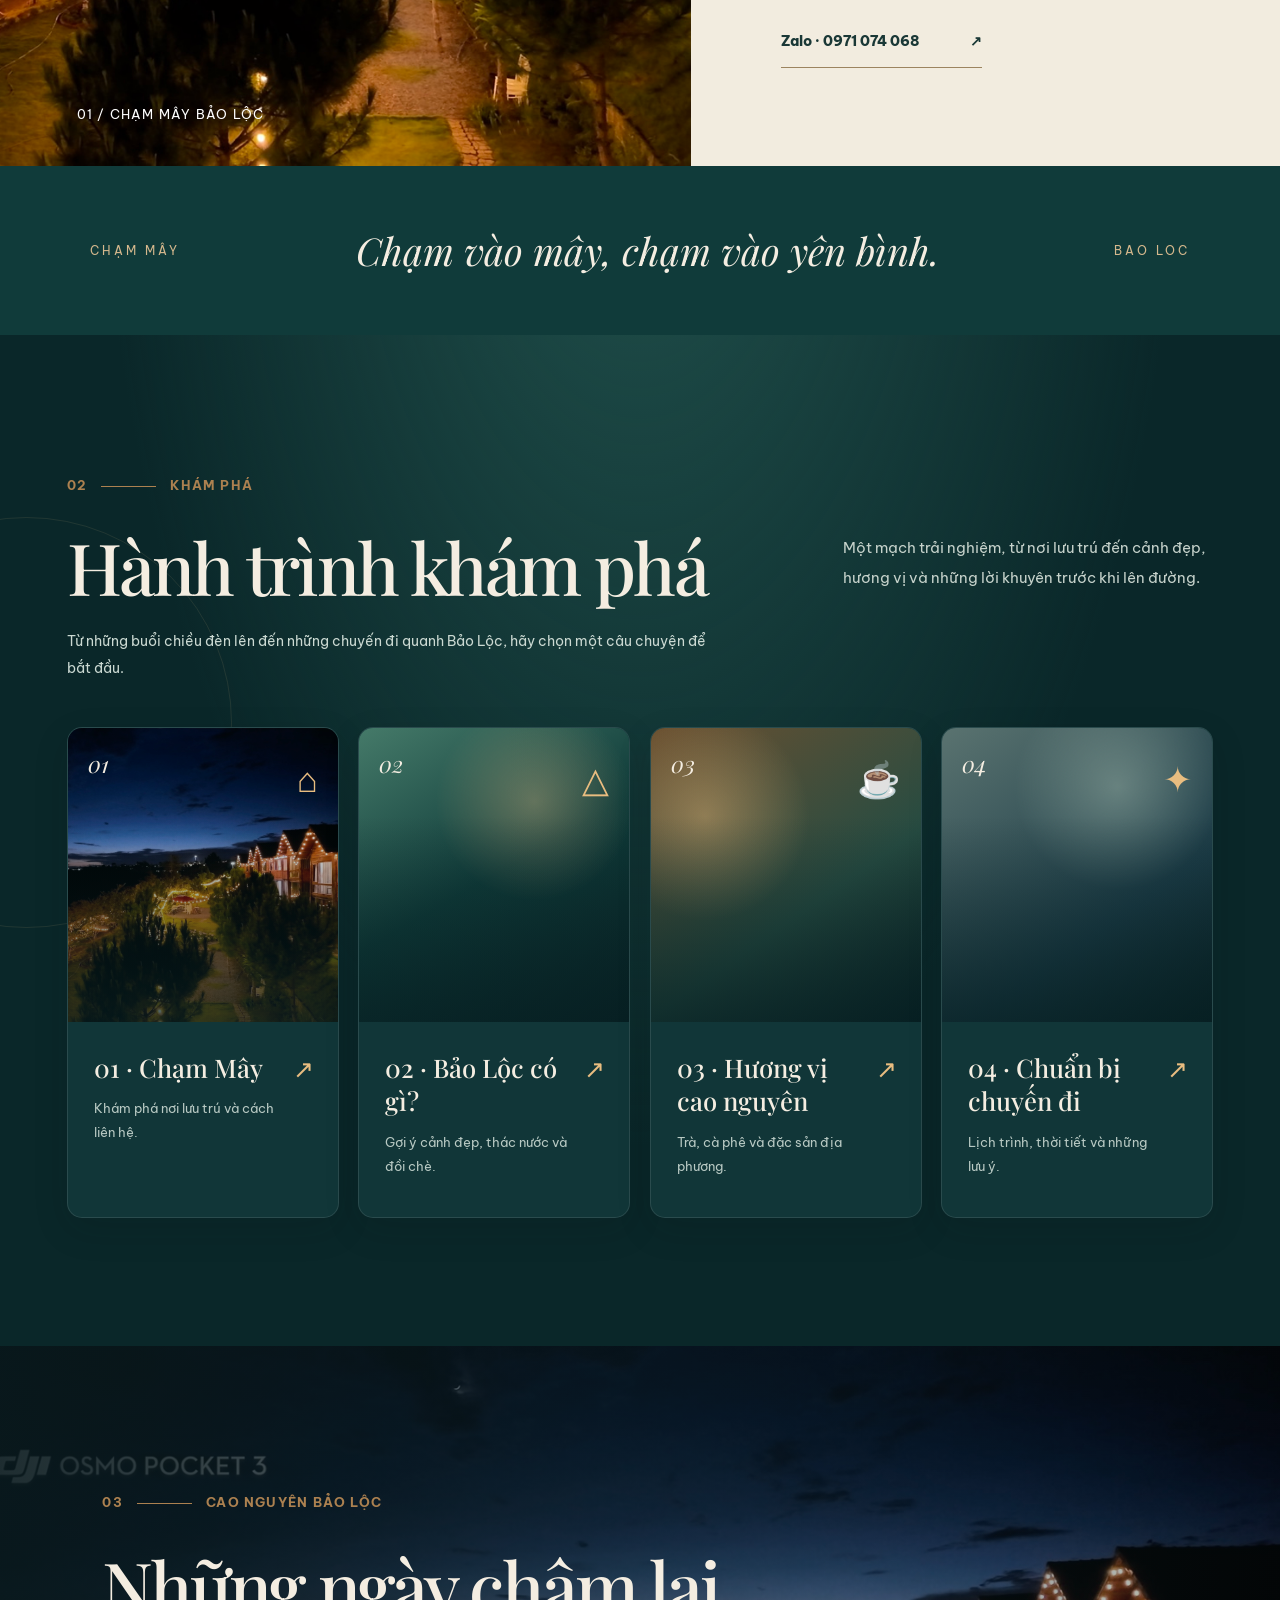
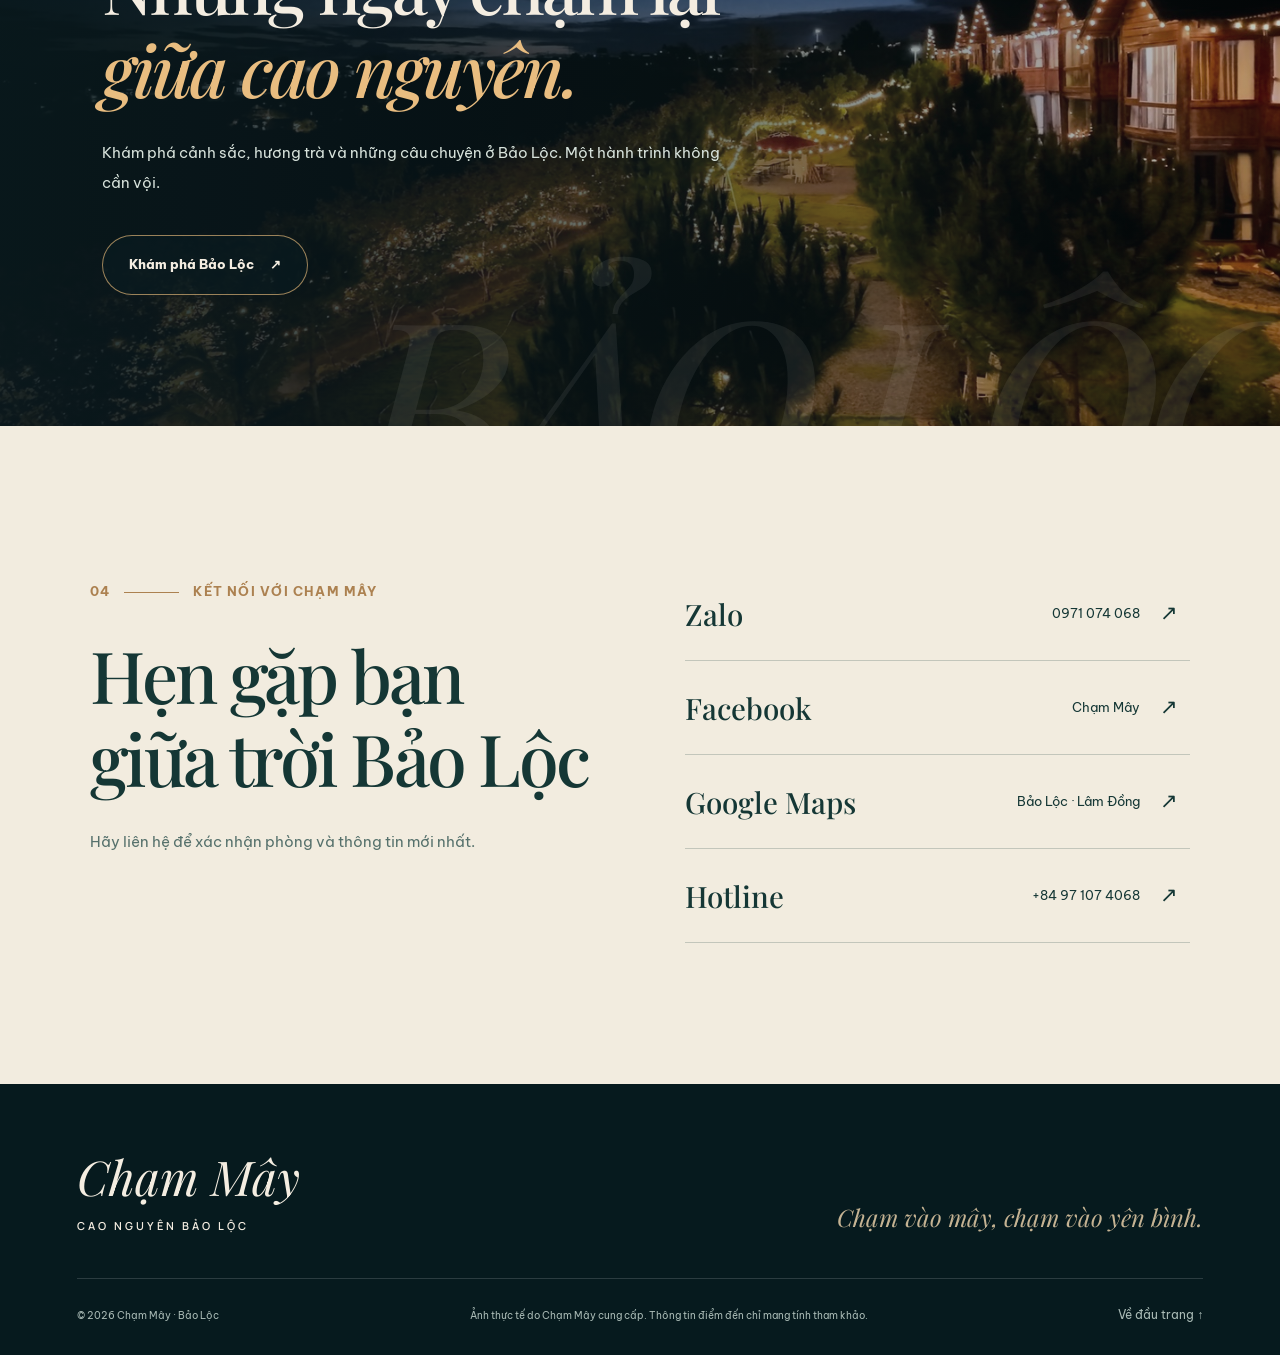
==== commit 8717dde6: "Add files via upload" ====
--- a/index.html
+++ b/index.html
@@ -1,2 +1,3 @@
 <!DOCTYPE html>
-<html lang="vi"><head><meta charset="utf-8"/><meta content="width=device-width,initial-scale=1,viewport-fit=cover" name="viewport"/><meta content="#071b20" name="theme-color"/><meta content="GvYN1q4wBFWUE0IxILUatp30PlEIML89ys5nn8n5KYk" name="google-site-verification"/><title>Chạm Mây Bảo Lộc | Homestay | Chạm vào mây, chạm vào yên bình</title><meta content="Chạm Mây Bảo Lộc – Chạm vào mây, chạm vào yên bình. Khám phá không gian lưu trú giữa cao nguyên, hình ảnh thực tế, cẩm nang du lịch Bảo Lộc. Liên hệ 0971 074 068." name="description"/><meta content="index,follow,max-image-preview:large" name="robots"/><link href="https://namcchet-cloud.github.io/Chammay/" rel="canonical"/><meta content="website" property="og:type"/><meta content="Chạm Mây Bảo Lộc | Chạm vào mây, chạm vào yên bình" property="og:title"/><meta content="Chạm Mây Bảo Lộc – Không gian nghỉ dưỡng giữa cao nguyên. Khám phá hình ảnh, du lịch địa phương và liên hệ đặt phòng: 0971 074 068." property="og:description"/><meta content="https://namcchet-cloud.github.io/Chammay/assets/cham-may-social.jpg" property="og:image"/><meta content="https://namcchet-cloud.github.io/Chammay/" property="og:url"/><link href="https://fonts.googleapis.com" rel="preconnect"/><link crossorigin="" href="https://fonts.gstatic.com" rel="preconnect"/><link href="https://fonts.googleapis.com/css2?family=Be+Vietnam+Pro:wght@400;500;600;700&amp;family=Manrope:wght@400;500;600;700;800&amp;family=Playfair+Display:ital,wght@0,400;0,500;0,600;1,400;1,500&amp;display=swap" rel="stylesheet"/><link href="experience.css" rel="stylesheet"/><link href="refined-v4.css" rel="stylesheet"/><script defer="" src="translations.js"></script><script defer="" src="experience.js"></script><script defer="" src="motion-v4.js"></script><script type="application/ld+json">{"@context": "https://schema.org", "@graph": [{"@type": "WebSite", "name": "Chạm Mây Bảo Lộc", "url": "https://namcchet-cloud.github.io/Chammay/", "inLanguage": ["vi-VN", "en", "ru", "zh-CN"], "description": "Chạm vào mây, chạm vào yên bình. Website chính thức của Chạm Mây Bảo Lộc."}, {"@type": "LodgingBusiness", "name": "Chạm Mây", "url": "https://namcchet-cloud.github.io/Chammay/", "telephone": "+84971074068", "image": "https://namcchet-cloud.github.io/Chammay/assets/cham-may-evening-original.jpg", "hasMap": "https://maps.app.goo.gl/M32gRNtKE1VSWNkh6?g_st=ic", "sameAs": ["https://zalo.me/0971074068", "https://www.facebook.com/share/1QpdSJoNGC/?mibextid=wwXIfr"], "address": {"@type": "PostalAddress", "addressLocality": "Bảo Lộc", "addressRegion": "Lâm Đồng", "addressCountry": "VN"}, "description": "Chạm vào mây, chạm vào yên bình. Homestay tại Bảo Lộc, Lâm Đồng."}]}</script><meta content="summary_large_image" name="twitter:card"/><meta content="Chạm Mây Bảo Lộc | Chạm vào mây, chạm vào yên bình" name="twitter:title"/><meta content="Khám phá Chạm Mây Bảo Lộc và hành trình khám phá cao nguyên." name="twitter:description"/><meta content="https://namcchet-cloud.github.io/Chammay/assets/cham-may-social.jpg" name="twitter:image"/><link href="assets/cham-may-icon.png" rel="apple-touch-icon"/><link href="assets/cham-may-icon.png" rel="icon"/><link href="polish-v5.css" rel="stylesheet"/><script defer="True" src="polish-v5.js"></script></head><body><div aria-hidden="true" class="reading-progress"></div><div aria-hidden="true" class="ambient-orb"></div><div aria-hidden="true" class="cursor-glow"></div><header class="header" id="top"><a aria-label="Chạm Mây - trang chủ" class="brand" href="#top"><span class="brand-mark"><img alt="" src="assets/cham-may-brand.png"/></span><span class="brand-type">Chạm Mây<small>BẢO LỘC · LÂM ĐỒNG</small></span></a><button aria-controls="siteNav" aria-expanded="false" aria-label="Mở menu" class="menu-toggle" id="menuToggle"><span></span><span></span><span></span></button><nav class="nav" id="siteNav"><a data-nav="0" href="#top"></a><a data-nav="1" href="#story"></a><a data-nav="2" href="#discover"></a><a data-nav="3" href="dac-san-bao-loc.html"></a><a data-nav="4" href="kinh-nghiem-bao-loc.html"></a><a data-nav="5" href="#contact"></a></nav><div class="header-right"><label class="language"><span>◉</span><select aria-label="Chọn ngôn ngữ" id="languageSelect"><option value="vi">VI</option><option value="en">EN</option><option value="ru">RU</option><option value="zh">中文</option></select></label><a class="header-contact" href="https://zalo.me/0971074068" rel="noopener" target="_blank">Zalo <span>↗</span></a></div></header><main><section class="hero" id="home"><div aria-hidden="true" class="hero-photo"></div><div aria-hidden="true" class="hero-vignette"></div><div aria-hidden="true" class="hero-grain"></div><div class="hero-layout"><div class="hero-copy"><p class="overline enter"><span class="tiny-star">✦</span> <span data-i18n="eyebrow"></span></p><h1 class="enter">Chạm Mây<span>Bảo Lộc<span class="accent-star">✳</span></span></h1><p class="hero-sub enter">Chạm vào mây, <em>chạm vào yên bình</em></p><p class="hero-description enter" data-i18n="desc"></p><div class="hero-actions enter"><a class="button primary" href="https://zalo.me/0971074068" rel="noopener" target="_blank"><span class="button-icon">✉</span><span data-i18n="contact"></span><span>↗</span></a><a class="button ghost" href="https://maps.app.goo.gl/M32gRNtKE1VSWNkh6?g_st=ic" rel="noopener" target="_blank"><span>⌖</span><span data-i18n="map"></span><span>↗</span></a></div><div class="hero-contacts enter"><a href="tel:+84971074068">+84 97 107 4068</a><span class="sep"></span><a href="https://www.facebook.com/share/1QpdSJoNGC/?mibextid=wwXIfr" rel="noopener" target="_blank">Facebook ↗</a><span class="sep"></span><a href="https://zalo.me/0971074068" rel="noopener" target="_blank">Zalo ↗</a></div></div><div class="hero-side"><span class="vertical-label">BẢO LỘC · VIỆT NAM</span><span class="vertical-rule"></span></div></div><a class="scroll-indicator" href="#story"><span data-i18n="scroll"></span><span class="scroll-line"></span></a><span class="photo-credit">CHẠM MÂY · KHOẢNH KHẮC THỰC TẾ</span></section><section aria-label="Điểm nổi bật" class="quick-strip"><div><span class="strip-icon">☾</span><span>CHẠM VÀO BÌNH YÊN</span></div><div><span class="strip-icon">✧</span><span>BẢO LỘC · LÂM ĐỒNG</span></div><div><span class="strip-icon">⌖</span><span>KHÁM PHÁ MỘT NƠI ĐỂ Ở LẠI</span></div></section><section class="story" data-motion="story" id="story"><div class="story-image reveal"><img alt="Các căn nhà gỗ Chạm Mây lên đèn lúc chạng vạng tại Bảo Lộc" loading="lazy" src="assets/cham-may-evening-original.jpg"/><span class="image-label">01 / CHẠM MÂY BẢO LỘC</span></div><div class="story-copy reveal"><p class="section-eyebrow">01 <span></span> VỀ CHẠM MÂY</p><h2 data-i18n="about"></h2><p data-i18n="aboutbody"></p><div class="story-quote">“Chạm vào mây, chạm vào yên bình.”</div><a class="text-cta" href="https://zalo.me/0971074068" rel="noopener" target="_blank">Zalo · 0971 074 068 <span>↗</span></a></div></section><section class="interlude" data-motion="interlude"><span>CHẠM MÂY</span><p>Chạm vào mây, chạm vào yên bình.</p><span>BAO LOC</span></section><section class="discover" data-motion="discover" id="discover"><div class="discover-heading reveal"><div><p class="section-eyebrow">02 <span></span> KHÁM PHÁ</p><h2 data-i18n="journey"></h2></div><p data-i18n="journeybody"></p></div><p class="discover-intro reveal">Từ những buổi chiều đèn lên đến những chuyến đi quanh Bảo Lộc, hãy chọn một câu chuyện để bắt đầu.</p><div class="journey-cards"><a class="journey-card card-one reveal" href="#story"><div class="card-visual visual-one"><span>01</span><span class="card-icon">⌂</span></div><div class="card-body"><h3 data-card-title="0"></h3><p data-card-desc="0"></p><span class="card-arrow">↗</span></div></a><a class="journey-card card-two reveal" href="du-lich-bao-loc.html"><div class="card-visual visual-two"><span>02</span><span class="card-icon">△</span></div><div class="card-body"><h3 data-card-title="1"></h3><p data-card-desc="1"></p><span class="card-arrow">↗</span></div></a><a class="journey-card card-three reveal" href="dac-san-bao-loc.html"><div class="card-visual visual-three"><span>03</span><span class="card-icon">☕</span></div><div class="card-body"><h3 data-card-title="2"></h3><p data-card-desc="2"></p><span class="card-arrow">↗</span></div></a><a class="journey-card card-four reveal" href="kinh-nghiem-bao-loc.html"><div class="card-visual visual-four"><span>04</span><span class="card-icon">✦</span></div><div class="card-body"><h3 data-card-title="3"></h3><p data-card-desc="3"></p><span class="card-arrow">↗</span></div></a></div></section><section class="feature" data-motion="feature"><div class="feature-bg"></div><span aria-hidden="true" class="feature-decor">BẢO LỘC</span><div class="feature-content reveal"><p class="section-eyebrow">03 <span></span> CAO NGUYÊN BẢO LỘC</p><h2>Những ngày chậm lại<br/><em>giữa cao nguyên.</em></h2><p>Khám phá cảnh sắc, hương trà và những câu chuyện ở Bảo Lộc. Một hành trình không cần vội.</p><a class="button ghost" href="du-lich-bao-loc.html">Khám phá Bảo Lộc <span>↗</span></a></div></section><section class="contact" data-motion="contact" id="contact"><div class="contact-text reveal"><p class="section-eyebrow">04 <span></span> KẾT NỐI VỚI CHẠM MÂY</p><h2 data-i18n="cta"></h2><p data-i18n="ctadesc"></p></div><div class="contact-links reveal"><a href="https://zalo.me/0971074068" rel="noopener" target="_blank"><span>Zalo</span><small>0971 074 068</small><b>↗</b></a><a href="https://www.facebook.com/share/1QpdSJoNGC/?mibextid=wwXIfr" rel="noopener" target="_blank"><span>Facebook</span><small>Chạm Mây</small><b>↗</b></a><a href="https://maps.app.goo.gl/M32gRNtKE1VSWNkh6?g_st=ic" rel="noopener" target="_blank"><span>Google Maps</span><small>Bảo Lộc · Lâm Đồng</small><b>↗</b></a><a href="tel:+84971074068"><span>Hotline</span><small>+84 97 107 4068</small><b>↗</b></a></div></section></main><footer class="footer"><div class="footer-top"><a class="footer-logo" href="#top">Chạm Mây<small>CAO NGUYÊN BẢO LỘC</small></a><span>Chạm vào mây, chạm vào yên bình.</span></div><div class="footer-bottom"><small>© 2026 Chạm Mây · Bảo Lộc</small><small data-i18n="note"></small><a href="#top">Về đầu trang ↑</a></div></footer><div class="mobile-cta"><a href="https://zalo.me/0971074068" rel="noopener" target="_blank">Nhắn Zalo ↗</a><a href="tel:+84971074068">Gọi ngay ☎</a></div></body></html>
+
+<html lang="vi"><head><meta charset="utf-8"/><meta content="width=device-width,initial-scale=1,viewport-fit=cover" name="viewport"/><meta content="#071b20" name="theme-color"/><meta content="GvYN1q4wBFWUE0IxILUatp30PlEIML89ys5nn8n5KYk" name="google-site-verification"/><title>Chạm Mây Bảo Lộc | Homestay | Chạm vào mây, chạm vào yên bình</title><meta content="Chạm Mây Bảo Lộc – Chạm vào mây, chạm vào yên bình. Khám phá không gian lưu trú giữa cao nguyên, hình ảnh thực tế, cẩm nang du lịch Bảo Lộc. Liên hệ 0971 074 068." name="description"/><meta content="index,follow,max-image-preview:large" name="robots"/><link href="https://namcchet-cloud.github.io/Chammay/" rel="canonical"/><meta content="website" property="og:type"/><meta content="Chạm Mây Bảo Lộc | Chạm vào mây, chạm vào yên bình" property="og:title"/><meta content="Chạm Mây Bảo Lộc – Không gian nghỉ dưỡng giữa cao nguyên. Khám phá hình ảnh, du lịch địa phương và liên hệ đặt phòng: 0971 074 068." property="og:description"/><meta content="https://namcchet-cloud.github.io/Chammay/assets/cham-may-social.jpg" property="og:image"/><meta content="https://namcchet-cloud.github.io/Chammay/" property="og:url"/><link href="https://fonts.googleapis.com" rel="preconnect"/><link crossorigin="" href="https://fonts.gstatic.com" rel="preconnect"/><link href="https://fonts.googleapis.com/css2?family=Be+Vietnam+Pro:wght@400;500;600;700&amp;family=Manrope:wght@400;500;600;700;800&amp;family=Playfair+Display:ital,wght@0,400;0,500;0,600;1,400;1,500&amp;display=swap" rel="stylesheet"/><link href="experience.css" rel="stylesheet"/><link href="refined-v4.css" rel="stylesheet"/><script defer="" src="translations.js"></script><script defer="" src="experience.js"></script><script type="application/ld+json">{"@context": "https://schema.org", "@graph": [{"@type": "WebSite", "name": "Chạm Mây Bảo Lộc", "url": "https://namcchet-cloud.github.io/Chammay/", "inLanguage": ["vi-VN", "en", "ru", "zh-CN"], "description": "Chạm vào mây, chạm vào yên bình. Website chính thức của Chạm Mây Bảo Lộc."}, {"@type": "LodgingBusiness", "name": "Chạm Mây", "url": "https://namcchet-cloud.github.io/Chammay/", "telephone": "+84971074068", "image": "https://namcchet-cloud.github.io/Chammay/assets/cham-may-evening-original.jpg", "hasMap": "https://maps.app.goo.gl/M32gRNtKE1VSWNkh6?g_st=ic", "sameAs": ["https://zalo.me/0971074068", "https://www.facebook.com/share/1QpdSJoNGC/?mibextid=wwXIfr"], "address": {"@type": "PostalAddress", "addressLocality": "Bảo Lộc", "addressRegion": "Lâm Đồng", "addressCountry": "VN"}, "description": "Chạm vào mây, chạm vào yên bình. Homestay tại Bảo Lộc, Lâm Đồng."}]}</script><meta content="summary_large_image" name="twitter:card"/><meta content="Chạm Mây Bảo Lộc | Chạm vào mây, chạm vào yên bình" name="twitter:title"/><meta content="Khám phá Chạm Mây Bảo Lộc và hành trình khám phá cao nguyên." name="twitter:description"/><meta content="https://namcchet-cloud.github.io/Chammay/assets/cham-may-social.jpg" name="twitter:image"/><link href="assets/cham-may-icon.png" rel="apple-touch-icon"/><link href="assets/cham-may-icon.png" rel="icon"/><link href="motion-v6.css" rel="stylesheet"/></head><body><div aria-hidden="true" class="cm-intro" id="cm-intro"><div class="cm-intro-glow"></div><div class="cm-intro-wordmark">CHẠM MÂY<span>Chạm vào mây, chạm vào yên bình.</span></div></div><div aria-hidden="true" class="reading-progress"></div><div aria-hidden="true" class="ambient-orb"></div><div aria-hidden="true" class="cursor-glow"></div><header class="header" id="top"><a aria-label="Chạm Mây - trang chủ" class="brand" href="#top"><span class="brand-mark"><img alt="" src="assets/cham-may-brand.png"/></span><span class="brand-type">Chạm Mây<small>BẢO LỘC · LÂM ĐỒNG</small></span></a><button aria-controls="siteNav" aria-expanded="false" aria-label="Mở menu" class="menu-toggle" id="menuToggle"><span></span><span></span><span></span></button><nav class="nav" id="siteNav"><a data-nav="0" href="#top"></a><a data-nav="1" href="#story"></a><a data-nav="2" href="#discover"></a><a data-nav="3" href="dac-san-bao-loc.html"></a><a data-nav="4" href="kinh-nghiem-bao-loc.html"></a><a data-nav="5" href="#contact"></a></nav><div class="header-right"><label class="language"><span>◉</span><select aria-label="Chọn ngôn ngữ" id="languageSelect"><option value="vi">VI</option><option value="en">EN</option><option value="ru">RU</option><option value="zh">中文</option></select></label><a class="header-contact" href="https://zalo.me/0971074068" rel="noopener" target="_blank">Zalo <span>↗</span></a></div></header><main><section class="hero" data-scene="0" id="home"><div aria-hidden="true" class="hero-photo"></div><div aria-hidden="true" class="hero-vignette"></div><div aria-hidden="true" class="hero-grain"></div><div class="hero-layout"><div class="hero-copy"><p class="overline enter"><span class="tiny-star">✦</span> <span data-i18n="eyebrow"></span></p><h1 class="enter">Chạm Mây<span>Bảo Lộc<span class="accent-star">✳</span></span></h1><p class="hero-sub enter">Chạm vào mây, <em>chạm vào yên bình</em></p><p class="hero-description enter" data-i18n="desc"></p><div class="hero-actions enter"><a class="button primary" href="https://zalo.me/0971074068" rel="noopener" target="_blank"><span class="button-icon">✉</span><span data-i18n="contact"></span><span>↗</span></a><a class="button ghost" href="https://maps.app.goo.gl/M32gRNtKE1VSWNkh6?g_st=ic" rel="noopener" target="_blank"><span>⌖</span><span data-i18n="map"></span><span>↗</span></a></div><div class="hero-contacts enter"><a href="tel:+84971074068">+84 97 107 4068</a><span class="sep"></span><a href="https://www.facebook.com/share/1QpdSJoNGC/?mibextid=wwXIfr" rel="noopener" target="_blank">Facebook ↗</a><span class="sep"></span><a href="https://zalo.me/0971074068" rel="noopener" target="_blank">Zalo ↗</a></div></div><div class="hero-side"><span class="vertical-label">BẢO LỘC · VIỆT NAM</span><span class="vertical-rule"></span></div></div><a class="scroll-indicator" href="#story"><span data-i18n="scroll"></span><span class="scroll-line"></span></a><span class="photo-credit">CHẠM MÂY · KHOẢNH KHẮC THỰC TẾ</span></section><section aria-label="Điểm nổi bật" class="quick-strip" data-scene="1"><div><span class="strip-icon">☾</span><span>CHẠM VÀO BÌNH YÊN</span></div><div><span class="strip-icon">✧</span><span>BẢO LỘC · LÂM ĐỒNG</span></div><div><span class="strip-icon">⌖</span><span>KHÁM PHÁ MỘT NƠI ĐỂ Ở LẠI</span></div></section><section class="story" data-motion="story" data-scene="2" id="story"><div class="story-image reveal" data-reveal="left" style="--reveal-delay:0ms"><img alt="Các căn nhà gỗ Chạm Mây lên đèn lúc chạng vạng tại Bảo Lộc" loading="lazy" src="assets/cham-may-evening-original.jpg"/><span class="image-label">01 / CHẠM MÂY BẢO LỘC</span></div><div class="story-copy reveal" data-reveal="right" style="--reveal-delay:85ms"><p class="section-eyebrow">01 <span></span> VỀ CHẠM MÂY</p><h2 data-i18n="about"></h2><p data-i18n="aboutbody"></p><div class="story-quote">“Chạm vào mây, chạm vào yên bình.”</div><a class="text-cta" href="https://zalo.me/0971074068" rel="noopener" target="_blank">Zalo · 0971 074 068 <span>↗</span></a></div></section><section class="interlude" data-motion="interlude" data-scene="3"><span>CHẠM MÂY</span><p>Chạm vào mây, chạm vào yên bình.</p><span>BAO LOC</span></section><section class="discover" data-motion="discover" data-scene="4" id="discover"><div class="discover-heading reveal" data-reveal="left" style="--reveal-delay:0ms"><div><p class="section-eyebrow">02 <span></span> KHÁM PHÁ</p><h2 data-i18n="journey"></h2></div><p data-i18n="journeybody"></p></div><p class="discover-intro reveal" data-reveal="right" style="--reveal-delay:85ms">Từ những buổi chiều đèn lên đến những chuyến đi quanh Bảo Lộc, hãy chọn một câu chuyện để bắt đầu.</p><div class="journey-cards"><a class="journey-card card-one reveal" data-reveal="up" data-tilt="" href="#story" style="--reveal-delay:170ms"><div class="card-visual visual-one"><span>01</span><span class="card-icon">⌂</span></div><div class="card-body"><h3 data-card-title="0"></h3><p data-card-desc="0"></p><span class="card-arrow">↗</span></div></a><a class="journey-card card-two reveal" data-reveal="left" data-tilt="" href="du-lich-bao-loc.html" style="--reveal-delay:255ms"><div class="card-visual visual-two"><span>02</span><span class="card-icon">△</span></div><div class="card-body"><h3 data-card-title="1"></h3><p data-card-desc="1"></p><span class="card-arrow">↗</span></div></a><a class="journey-card card-three reveal" data-reveal="right" data-tilt="" href="dac-san-bao-loc.html" style="--reveal-delay:340ms"><div class="card-visual visual-three"><span>03</span><span class="card-icon">☕</span></div><div class="card-body"><h3 data-card-title="2"></h3><p data-card-desc="2"></p><span class="card-arrow">↗</span></div></a><a class="journey-card card-four reveal" data-reveal="up" data-tilt="" href="kinh-nghiem-bao-loc.html" style="--reveal-delay:340ms"><div class="card-visual visual-four"><span>04</span><span class="card-icon">✦</span></div><div class="card-body"><h3 data-card-title="3"></h3><p data-card-desc="3"></p><span class="card-arrow">↗</span></div></a></div></section><section class="feature" data-motion="feature" data-scene="5"><div class="feature-bg"></div><span aria-hidden="true" class="feature-decor">BẢO LỘC</span><div class="feature-content reveal" data-reveal="left" style="--reveal-delay:0ms"><p class="section-eyebrow">03 <span></span> CAO NGUYÊN BẢO LỘC</p><h2>Những ngày chậm lại<br/><em>giữa cao nguyên.</em></h2><p>Khám phá cảnh sắc, hương trà và những câu chuyện ở Bảo Lộc. Một hành trình không cần vội.</p><a class="button ghost" href="du-lich-bao-loc.html">Khám phá Bảo Lộc <span>↗</span></a></div></section><section class="contact" data-motion="contact" data-scene="6" id="contact"><div class="contact-text reveal" data-reveal="left" style="--reveal-delay:0ms"><p class="section-eyebrow">04 <span></span> KẾT NỐI VỚI CHẠM MÂY</p><h2 data-i18n="cta"></h2><p data-i18n="ctadesc"></p></div><div class="contact-links reveal" data-reveal="right" style="--reveal-delay:85ms"><a href="https://zalo.me/0971074068" rel="noopener" target="_blank"><span>Zalo</span><small>0971 074 068</small><b>↗</b></a><a href="https://www.facebook.com/share/1QpdSJoNGC/?mibextid=wwXIfr" rel="noopener" target="_blank"><span>Facebook</span><small>Chạm Mây</small><b>↗</b></a><a href="https://maps.app.goo.gl/M32gRNtKE1VSWNkh6?g_st=ic" rel="noopener" target="_blank"><span>Google Maps</span><small>Bảo Lộc · Lâm Đồng</small><b>↗</b></a><a href="tel:+84971074068"><span>Hotline</span><small>+84 97 107 4068</small><b>↗</b></a></div></section></main><footer class="footer"><div class="footer-top"><a class="footer-logo" href="#top">Chạm Mây<small>CAO NGUYÊN BẢO LỘC</small></a><span>Chạm vào mây, chạm vào yên bình.</span></div><div class="footer-bottom"><small>© 2026 Chạm Mây · Bảo Lộc</small><small data-i18n="note"></small><a href="#top">Về đầu trang ↑</a></div></footer><div class="mobile-cta"><a href="https://zalo.me/0971074068" rel="noopener" target="_blank">Nhắn Zalo ↗</a><a href="tel:+84971074068">Gọi ngay ☎</a></div><script defer="True" src="motion-v6.js"></script></body></html>
--- a/motion-v6.css
+++ b/motion-v6.css
@@ -0,0 +1,32 @@
+/* Chạm Mây v6 | coherent scene-based motion, GPU-friendly */
+:root{--cm-ease:cubic-bezier(.16,1,.3,1);--cm-ink:#092327;--cm-gold:#eac18a}
+html{scroll-behavior:smooth;scroll-padding-top:84px}body{overflow-x:clip}
+button,a,select{-webkit-tap-highlight-color:transparent}a:focus-visible,button:focus-visible,select:focus-visible{outline:2px solid var(--cm-gold);outline-offset:4px}
+.hero{isolation:isolate}.hero-photo{will-change:auto;transform:scale(1.035);transition:transform 12s linear}.cm-ready .hero-photo{transform:scale(1)}
+.hero-copy>*{animation:cm-hero-in 1.15s var(--cm-ease) both}.hero-copy>*:nth-child(2){animation-delay:.12s}.hero-copy>*:nth-child(3){animation-delay:.24s}.hero-copy>*:nth-child(4){animation-delay:.36s}.hero-copy>*:nth-child(5){animation-delay:.48s}
+@keyframes cm-hero-in{from{opacity:0;transform:translate3d(0,28px,0)}to{opacity:1;transform:translate3d(0,0,0)}}
+/* CSS-only gentle atmospheric lighting, intentionally low contrast */
+.hero:after{content:"";position:absolute;inset:0;pointer-events:none;z-index:1;background:radial-gradient(ellipse at 75% 32%,rgba(238,191,120,.13),transparent 48%);animation:cm-light 12s ease-in-out infinite alternate}
+@keyframes cm-light{from{opacity:.35}to{opacity:.85}}
+/* Existing reveal elements remain visible without JavaScript. Motion is progressive enhancement. */
+.cm-motion .reveal:not(.visible){opacity:0;transform:translate3d(0,35px,0);transition:opacity .95s var(--cm-ease),transform .95s var(--cm-ease);transition-delay:var(--reveal-delay,0ms)}
+.cm-motion .reveal[data-reveal=left]:not(.visible){transform:translate3d(-38px,12px,0)}
+.cm-motion .reveal[data-reveal=right]:not(.visible){transform:translate3d(38px,12px,0)}
+.cm-motion .reveal.visible{opacity:1;transform:none;transition:opacity .95s var(--cm-ease),transform .95s var(--cm-ease);transition-delay:var(--reveal-delay,0ms)}
+.journey-card{--tilt-x:0deg;--tilt-y:0deg;transform:perspective(900px) rotateX(var(--tilt-x)) rotateY(var(--tilt-y));transition:transform .55s var(--cm-ease),box-shadow .55s var(--cm-ease)}
+.journey-card:hover{box-shadow:0 20px 65px rgba(0,0,0,.22)}
+.journey-card img{transition:transform 1.1s var(--cm-ease)}.journey-card:hover img{transform:scale(1.055)}
+.section-eyebrow,.image-label,.photo-credit{font-size:clamp(13px,1.05vw,16px)!important;letter-spacing:.09em!important;line-height:1.55}
+.story-copy p,.discover-intro p,.feature-content p,.contact-text p{line-height:1.85}
+/* Make alternating chapters distinct without narrowing full-bleed areas */
+.story,.discover,.feature,.contact{position:relative;isolation:isolate}
+.story:before,.discover:before{content:"";position:absolute;width:min(32vw,440px);aspect-ratio:1;right:-12vw;top:8%;border:1px solid rgba(232,192,137,.10);border-radius:50%;pointer-events:none;z-index:-1}
+.discover:before{left:-14vw;right:auto;top:18%}
+.cm-intro{position:fixed;inset:0;z-index:9999;display:grid;place-items:center;background:#071b20;pointer-events:none;opacity:1;transition:opacity .9s ease,visibility .9s ease;overflow:hidden}
+.cm-intro.cm-exit{opacity:0;visibility:hidden}.cm-intro-glow{position:absolute;width:75vmax;height:75vmax;border-radius:50%;background:radial-gradient(circle,rgba(202,164,108,.19),transparent 65%);animation:cm-intro-breathe 2.2s ease-in-out both}
+.cm-intro-wordmark{position:relative;font:500 clamp(36px,7vw,86px)/1.1 'Playfair Display',Georgia,serif;letter-spacing:.06em;text-align:center;color:#f5e9d6;animation:cm-intro-word 1.45s var(--cm-ease) both}
+.cm-intro-wordmark span{display:block;margin-top:22px;font:500 clamp(14px,2vw,20px)/1.6 'Be Vietnam Pro',sans-serif;letter-spacing:.01em;color:#eac18a}
+@keyframes cm-intro-word{from{opacity:0;transform:translateY(24px);filter:blur(5px)}to{opacity:1;transform:none;filter:blur(0)}}
+@keyframes cm-intro-breathe{from{transform:scale(.6);opacity:.2}to{transform:scale(1.1);opacity:1}}
+@media(max-width:700px){.cm-motion .reveal[data-reveal=left]:not(.visible),.cm-motion .reveal[data-reveal=right]:not(.visible){transform:translate3d(0,24px,0)}.hero:after{animation:none}.section-eyebrow{font-size:13px!important}}
+@media(prefers-reduced-motion:reduce){html{scroll-behavior:auto}.cm-intro{display:none!important}.hero-photo,.hero-copy>*,.hero:after,.reveal,.journey-card,.journey-card img{animation:none!important;transition:none!important;transform:none!important;opacity:1!important}}
